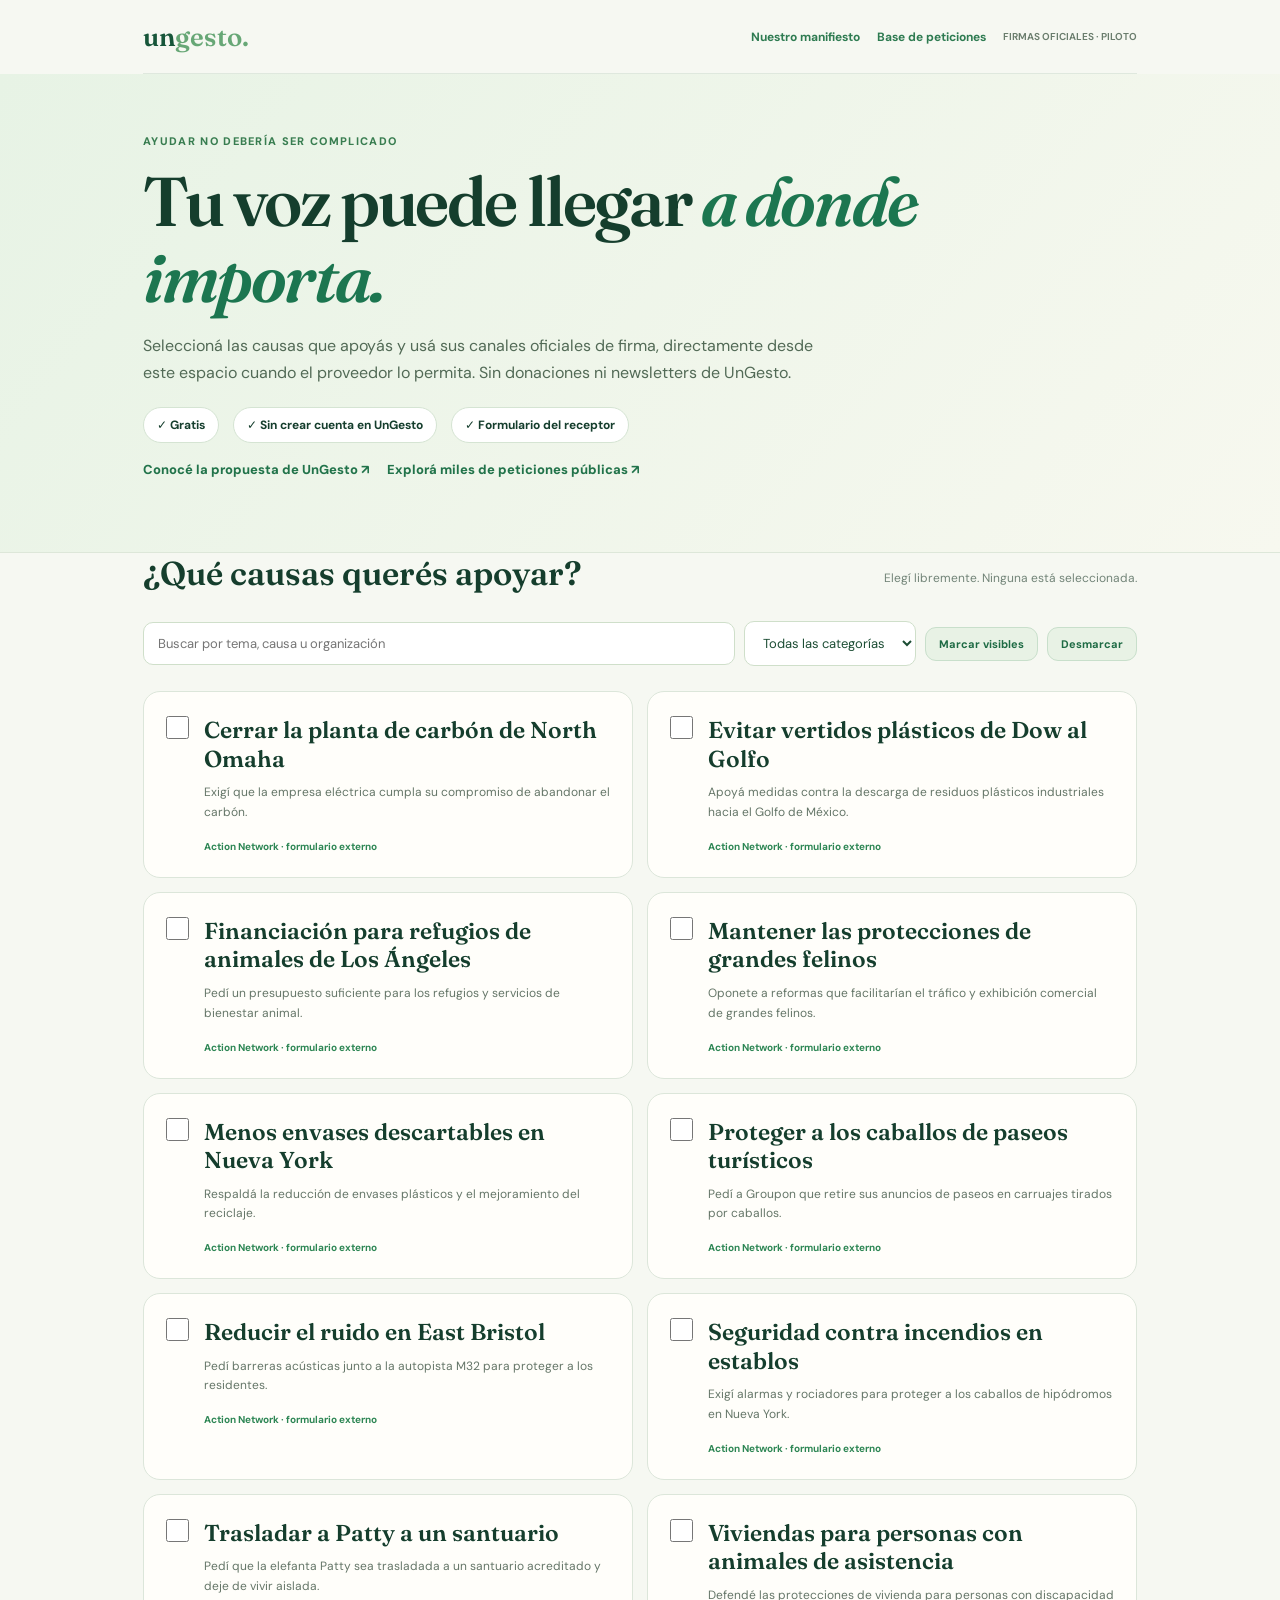
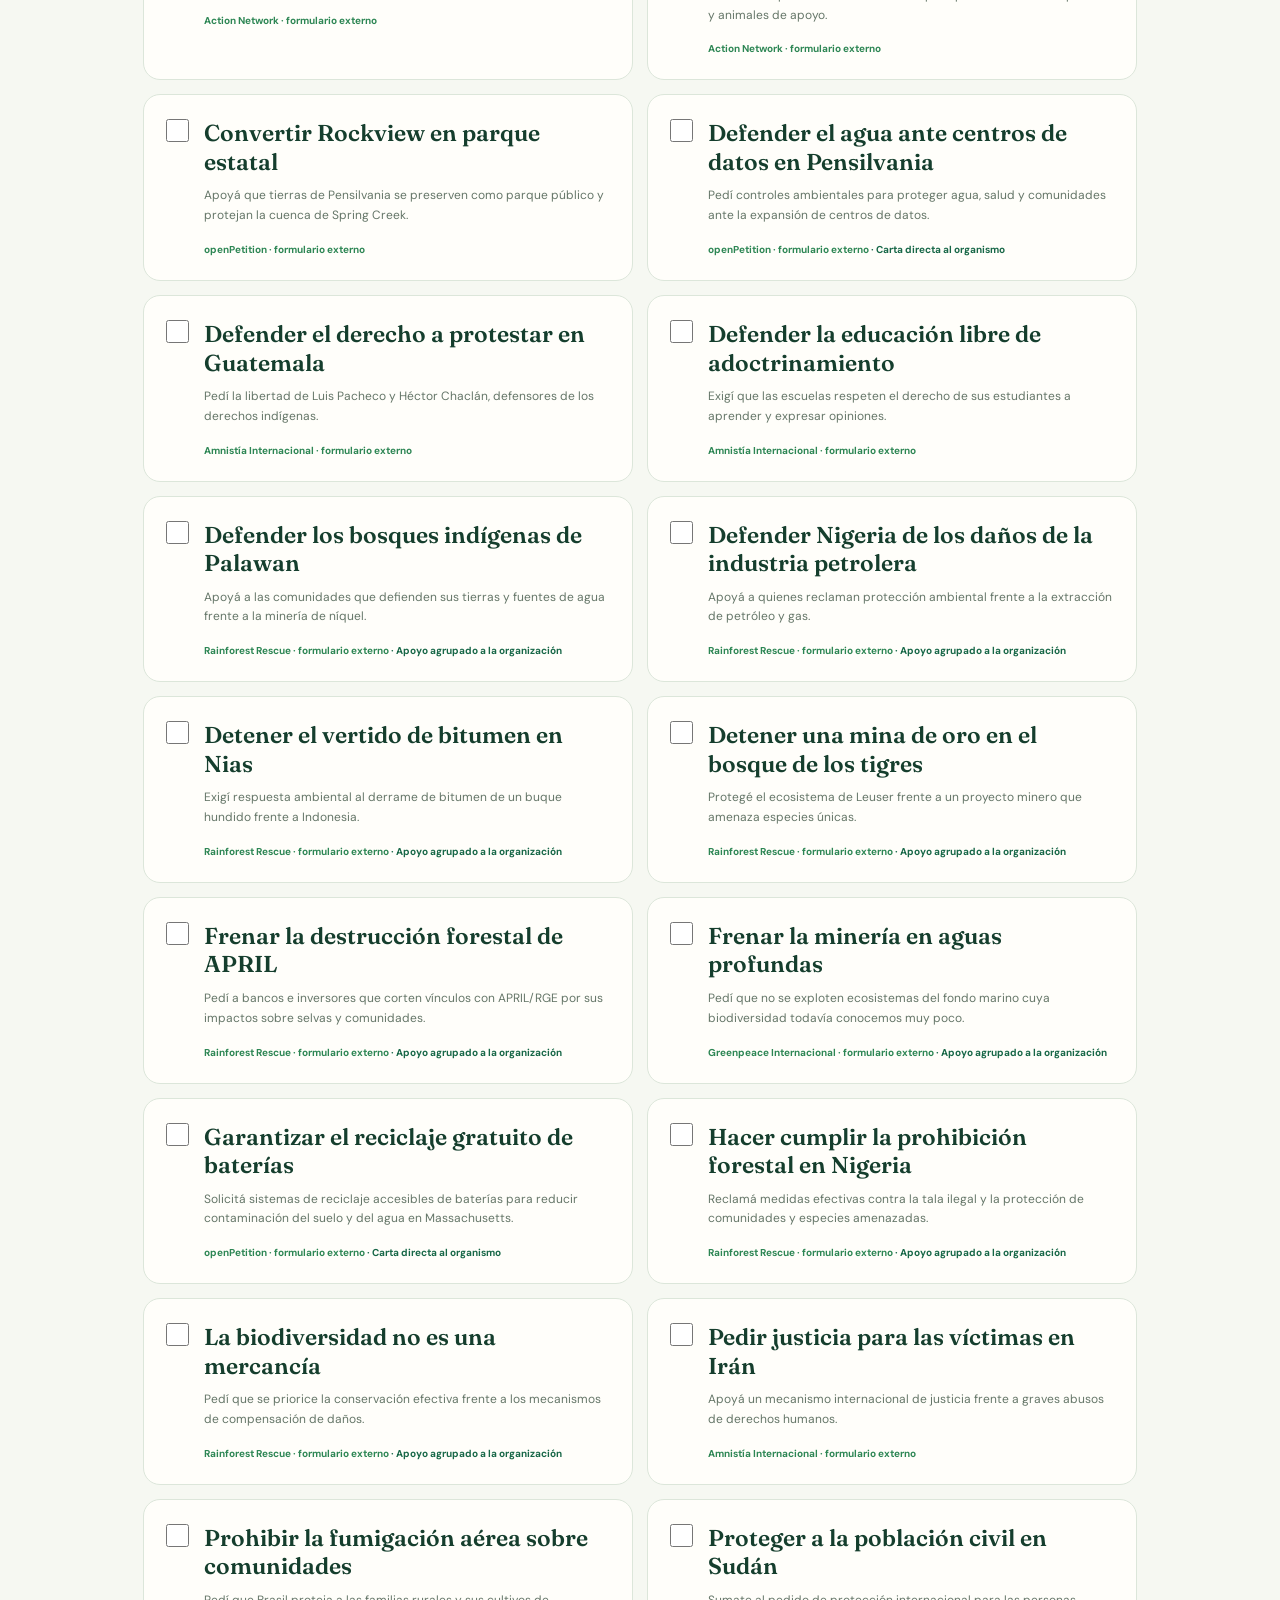
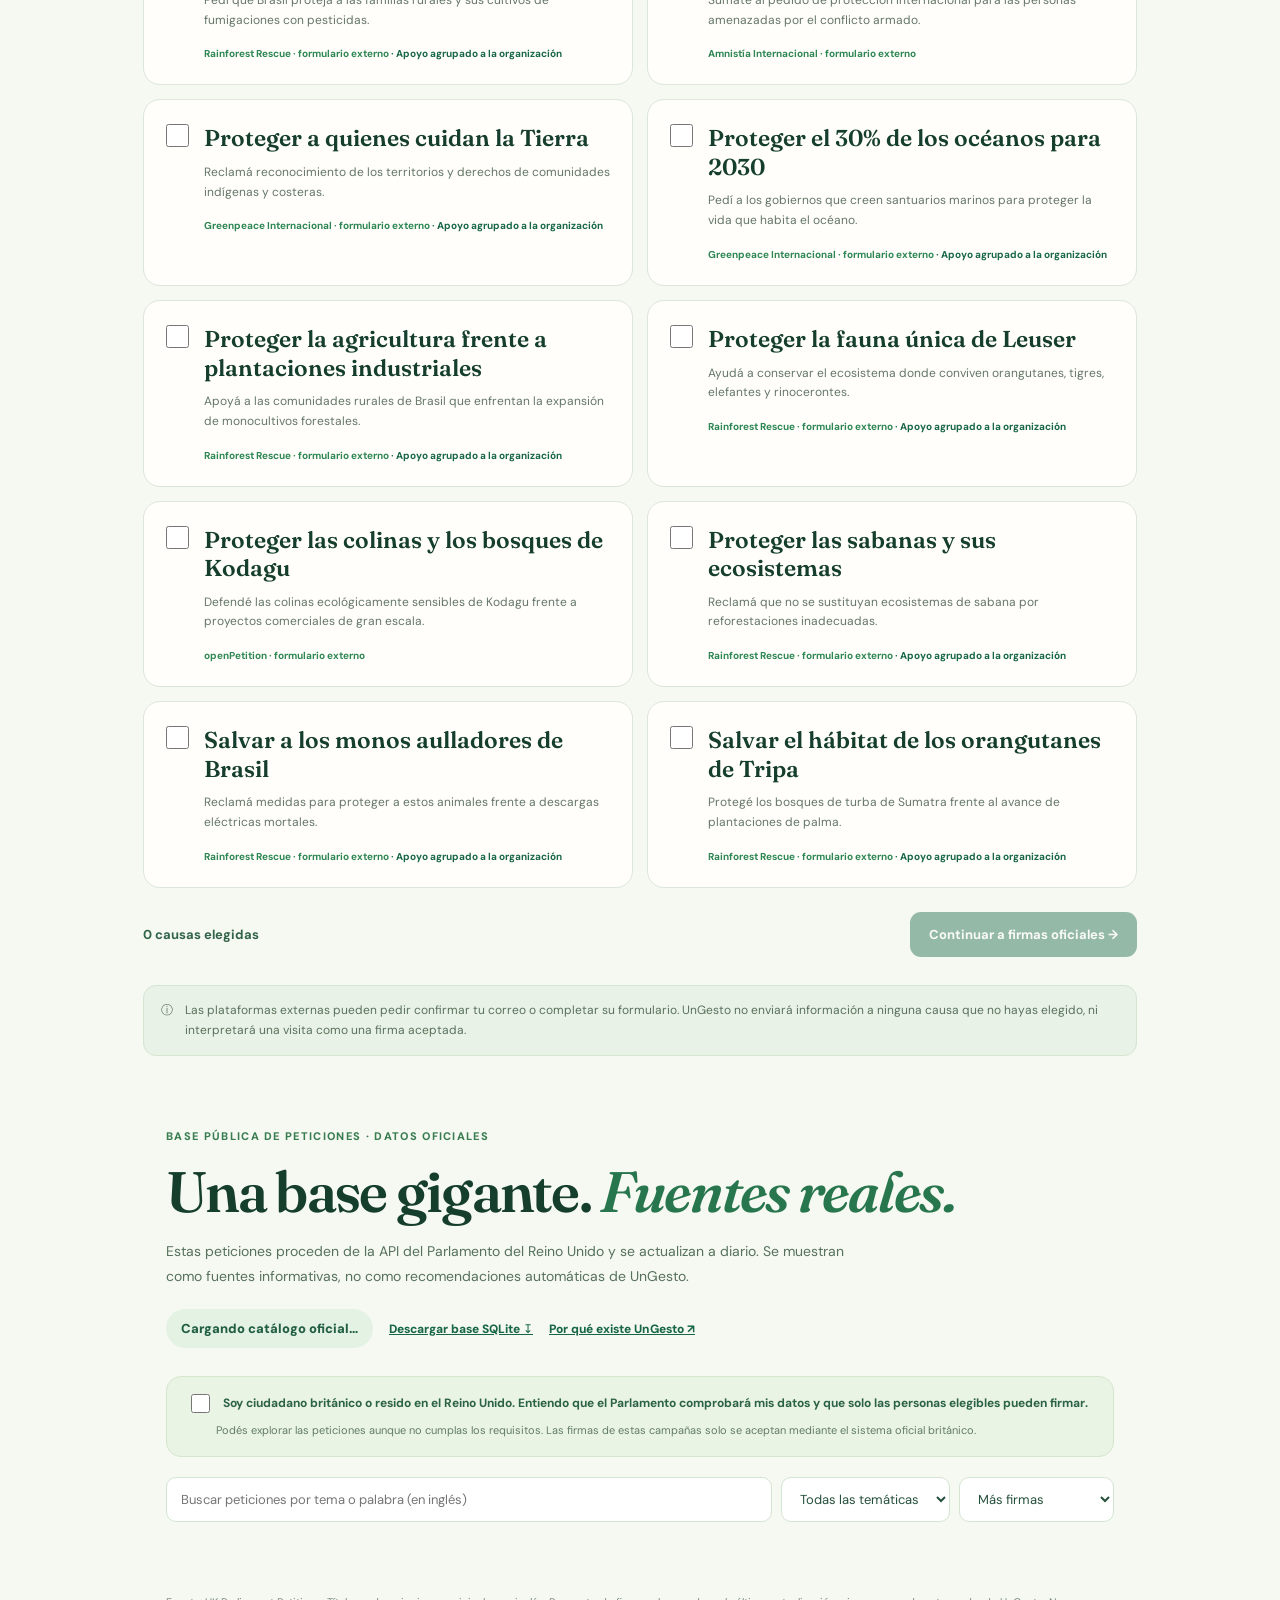
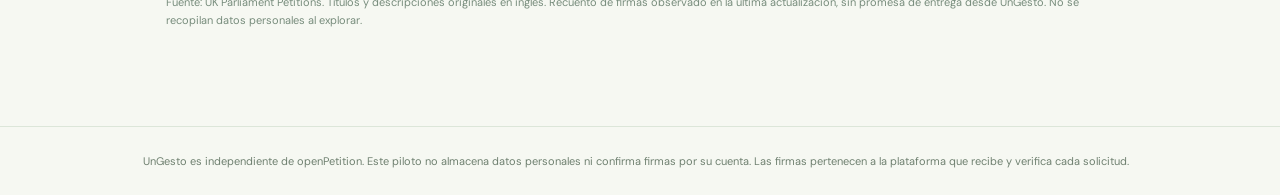
==== public/index.html @ f08c0cbf "feat(web): searchable multi-thousand petition library with UK eligibility gate and manifesto entry" ====
<!doctype html>
<html lang="es"><head><meta charset="UTF-8"><meta name="viewport" content="width=device-width,initial-scale=1">
<meta name="theme-color" content="#174832"><meta name="description" content="UnGesto: elegí causas reales y firmá en el sistema oficial receptor. Gratis y sin suscripciones de UnGesto.">
<title>UnGesto | Firmas que llegan</title>
<style>
@import url('https://fonts.googleapis.com/css2?family=DM+Sans:wght@400;500;600;700;800&family=Fraunces:opsz,wght@9..144,500;9..144,600&display=swap');
:root{font-family:'DM Sans',sans-serif;color:#153e2d;background:#f6f8f2;font-synthesis:none}
*{box-sizing:border-box}body{margin:0}.wrap{max-width:1040px;margin:auto;padding:0 23px}
nav{height:74px;display:flex;justify-content:space-between;align-items:center;border-bottom:1px solid #dfe8de}
.brand{font:600 26px Fraunces,serif;color:#17563a}.brand span{color:#67a776}
nav small{color:#6a7d6d;font-weight:650}
header{background:linear-gradient(130deg,#e7f3e5,#f7f8ef);padding:60px 0 55px;border-bottom:1px solid #dde7d9}
.overline{letter-spacing:.12em;text-transform:uppercase;color:#387d50;font-size:11px;font-weight:800}
h1,h2,h3{font-family:Fraunces,Georgia,serif;font-weight:600}
h1{font-size:clamp(40px,6vw,69px);line-height:1.1;letter-spacing:-.035em;max-width:790px;margin:16px 0}
h1 em{font-style:italic;color:#1c7650}header p{font-size:16px;color:#526a56;line-height:1.7;max-width:670px}
.trust{display:flex;gap:14px;flex-wrap:wrap;margin-top:21px}.trust span{background:#fff;border:1px solid #d5e4d3;border-radius:99px;padding:9px 13px;font-size:12px;font-weight:700}
main{padding:44px 0 75px}.heading{display:flex;justify-content:space-between;align-items:center;gap:15px}.heading h2{font-size:33px;margin:0 0 10px}
small.muted{font-size:12px;color:#728478}
.cards{display:grid;grid-template-columns:repeat(2,minmax(0,1fr));gap:14px;margin-top:25px}
.card{display:flex;gap:15px;align-items:start;border:1px solid #dce6da;background:#fffefa;border-radius:17px;padding:22px;cursor:pointer;transition:border-color .15s}
.card:hover{border-color:#7db68a}.card:has(input:checked){border-color:#3d9963;background:#ecf7e9}
.card input{accent-color:#176747;width:23px;height:23px;flex-shrink:0;margin:2px 0}
.card h3{font-size:23px;margin:2px 0 10px;line-height:1.24}.card p{color:#657668;font-size:12px;line-height:1.65;margin:0 0 11px}
.card small{font-weight:700;font-size:10px;color:#2d8654}
.actions{margin-top:24px;display:flex;justify-content:space-between;align-items:center;gap:15px}
.summary{font-size:13px;font-weight:700;color:#316348}.actions button,.buttons button,.buttons a,.copy{font:700 13px 'DM Sans',sans-serif;border:0;border-radius:11px;background:#176747;color:white;padding:14px 19px;cursor:pointer;text-decoration:none;display:inline-flex;gap:8px;align-items:center}
button:disabled{cursor:not-allowed;opacity:.43}button:focus-visible,a:focus-visible,input:focus-visible,textarea:focus-visible{outline:3px solid #87b994;outline-offset:3px}
.note{display:flex;gap:12px;background:#e9f2e6;border:1px solid #d4e5d1;border-radius:13px;padding:15px 17px;margin-top:28px;color:#58715c;line-height:1.65;font-size:12px}
#flow[hidden],#choose[hidden]{display:none}
.progress{display:flex;align-items:center;justify-content:space-between;gap:15px;font-size:12px;font-weight:800;color:#32724b;margin-bottom:23px}
.stage{border:1px solid #d6e5d2;background:white;border-radius:19px;padding:23px}
.stage h2{font-size:30px;margin:7px 0 12px}.stage p{font-size:13px;color:#5d7564;line-height:1.7}
textarea{display:block;width:100%;min-height:77px;border:1px solid #d4e4d1;border-radius:10px;background:#fff;padding:13px;font:13px 'DM Sans',sans-serif;color:#18472f;resize:vertical}
.copy{margin-top:10px;background:#e8f2e5;color:#1e6b44;border:1px solid #c8dfcb;font-size:11px;padding:9px 13px}
.privacy{background:#f1f6ee;padding:15px;border-radius:13px;margin:21px 0;font-size:12px;line-height:1.65}
.privacy label{display:flex;align-items:start;gap:10px;cursor:pointer}.privacy input{width:18px;height:18px;accent-color:#176747;flex-shrink:0}
.provider iframe{width:100%;height:940px;border:0;background:white}
.provider{margin-top:17px;border:1px solid #dce9d8;border-radius:12px;overflow:hidden}
.provider[hidden]{display:none}
.buttons{display:flex;gap:12px;align-items:center;flex-wrap:wrap;margin-top:24px}.buttons .back{background:#eaf1e7;color:#1d613e}
.buttons a{background:#fff;color:#216945;border:1px solid #aecfb3}
footer{padding:27px 0;border-top:1px solid #dce6d9;color:#6f8070;font-size:11px}
@media(max-width:700px){header{padding:40px 0}.cards{grid-template-columns:1fr}.heading{align-items:start;flex-direction:column}.actions{flex-direction:column;align-items:stretch}.actions button{justify-content:center}.stage{padding:16px}.provider iframe{height:1050px}}
.tools{display:flex;align-items:center;flex-wrap:wrap;gap:9px;margin-top:18px}.tools input,.tools select,.identity input{border:1px solid #cfdfca;background:white;border-radius:10px;padding:12px 14px;font:13px 'DM Sans',sans-serif;color:#1c4d34}.tools input{flex:1;min-width:220px}.tools select{min-width:140px}.tools button{margin:0!important}.identity{display:grid;grid-template-columns:1fr 1fr;gap:16px;margin:15px 0}.identity>div{display:flex;align-items:flex-start;flex-direction:column;gap:7px}.identity input{width:100%}.identity button{margin:0!important}.local-data{background:#eef5eb;border-radius:11px;padding:10px 13px}.card[hidden]{display:none}@media(max-width:700px){.identity{grid-template-columns:1fr}.tools input,.tools select{width:100%}}
.directDelivery{margin-top:22px;border:1px solid #b5d5b9;background:#e9f5e7;border-radius:14px;padding:19px}.directDelivery>strong{font:600 20px Fraunces,Georgia,serif;color:#205339}.directDelivery p{font-size:12px;color:#516e58;line-height:1.65}.directDelivery>div{display:flex;gap:15px;flex-wrap:wrap;margin-bottom:15px}.directDelivery small{font-size:11px;color:#376849}.directAction{display:inline-flex;align-items:center;gap:8px;background:#176747;color:white!important;text-decoration:none;font-size:12px;font-weight:800;border-radius:10px;padding:13px 17px}.sourceInfo{margin-left:13px;display:inline-flex;font-size:11px;font-weight:700;color:#356a4b!important}.directDelivery[hidden]{display:none}@media(max-width:680px){.directAction,.sourceInfo{margin:7px 0;display:flex;justify-content:center}.directDelivery{padding:15px}}
.action-sign-panel{margin:22px 0;background:linear-gradient(120deg,#e2f2de,#f4f9ed);border:2px solid #9ecba3;border-radius:17px;padding:21px}.action-sign-panel[hidden]{display:none}.action-sign-panel h3{font-size:25px;margin:10px 0 8px;color:#19583b}.action-sign-panel p{font-size:12px;line-height:1.7;color:#43654c}.action-sign-panel small{display:block;margin-top:13px;font-size:11px;line-height:1.6;color:#57735d}.officialBadge{font-size:10px;letter-spacing:1px;font-weight:800;color:#29724a}.officialSignButton{background:#176747!important;color:white!important;text-decoration:none;font-size:13px;font-weight:800;padding:14px 19px;border-radius:11px;display:inline-block}.officialSignButton[aria-disabled="true"]{opacity:.45;pointer-events:none;cursor:not-allowed}

.navExtras{display:flex;align-items:center;gap:17px}.navExtras a{font-size:12px;font-weight:700;text-decoration:none;color:#2e7b51}.navExtras small{font-size:10px}.heroLinks{display:flex;gap:17px;flex-wrap:wrap}.heroLinks a{font-weight:800;color:#21734a;font-size:13px;text-decoration:none}.heroLinks a:hover{text-decoration:underline}
.library{padding:68px 23px 85px}.libraryHeader h2{font-size:clamp(34px,5.5vw,57px);line-height:1.12;letter-spacing:-1.7px;margin:15px 0}.libraryHeader h2 em{color:#28764e}.libraryHeader>p{font-size:14px;line-height:1.75;color:#56715c;max-width:690px}.libraryFacts{display:flex;align-items:center;gap:16px;flex-wrap:wrap;margin:21px 0 28px}.libraryFacts span{font-weight:850;color:#225f42;font-size:13px;background:#e4f2e4;border-radius:99px;padding:11px 15px}.libraryFacts a{font-size:12px;font-weight:800;color:#176747}.eligibility{border:1px solid #d4e6cc;background:#eaf4e5;border-radius:15px;padding:17px 20px;margin:20px 0 20px}.eligibility label{display:flex;align-items:flex-start;gap:10px;color:#2c6245;font-size:12px;line-height:1.65;font-weight:700;cursor:pointer}.eligibility input{accent-color:#176747;flex-shrink:0;width:19px;height:19px;margin-top:0}.eligibility small{display:block;margin:6px 0 0 29px;font-size:11px;color:#617c67;line-height:1.5}.libraryToolbar{display:flex;gap:9px;flex-wrap:wrap}.libraryToolbar input,.libraryToolbar select{background:white;border:1px solid #d4e5d1;border-radius:10px;padding:12px 14px;font:13px 'DM Sans',sans-serif;color:#26503b}.libraryToolbar input{flex:1;min-width:220px}.libraryStatus{font-size:12px;font-weight:650;color:#45684e;margin:14px 0}.ukCards{display:grid;grid-template-columns:repeat(2,minmax(0,1fr));gap:12px}.ukCard{background:white;border:1px solid #d9e4d5;border-radius:14px;padding:20px;min-width:0}.ukCard h3{font-size:20px;line-height:1.25;letter-spacing:-.5px;margin:10px 0}.ukCard p{font-size:12px;color:#5b7561;line-height:1.65;margin:10px 0 13px}.ukCard .ukMeta{display:flex;justify-content:space-between;gap:8px;align-items:center;flex-wrap:wrap;color:#558166;font-size:11px;font-weight:750}.ukCategory{background:#e7f3e5;padding:5px 10px;border-radius:99px;color:#247548}.ukAction{display:flex;gap:9px;align-items:center;flex-wrap:wrap}.ukAction a{font-size:12px;color:#176747;font-weight:800}.ukAction a.signEligible{display:inline-flex;background:#176747;color:white;text-decoration:none;border-radius:9px;padding:11px 13px}.ukAction .locked{color:#85978a;font-size:11px}.libraryMore{text-align:center;padding:23px 0}.libraryMore button{background:#e5f2e5;color:#176747;border:1px solid #c0dcc6;border-radius:11px;font-weight:800;padding:12px 22px;cursor:pointer}.libraryFoot{font-size:11px;color:#778c7c;line-height:1.7}.ukCards a:focus-visible{outline:2px solid #147e43}
@media(max-width:700px){.navExtras{gap:9px}.navExtras small{display:none}.navExtras a{font-size:10px}.library{padding:48px 16px}.ukCards{grid-template-columns:1fr}.libraryToolbar input,.libraryToolbar select{width:100%}}
</style></head><body>
<div class="wrap"><nav><div class="brand">un<span>gesto.</span></div><div class="navExtras"><a href="/manifiesto.html">Nuestro manifiesto</a><a href="#biblioteca">Base de peticiones</a><small>FIRMAS OFICIALES · PILOTO</small></div></nav></div>
<header><div class="wrap"><div class="overline">Ayudar no debería ser complicado</div><h1>Tu voz puede llegar <em>a donde importa.</em></h1><p>Seleccioná las causas que apoyás y usá sus canales oficiales de firma, directamente desde este espacio cuando el proveedor lo permita. Sin donaciones ni newsletters de UnGesto.</p>
<div class="trust"><span>✓ Gratis</span><span>✓ Sin crear cuenta en UnGesto</span><span>✓ Formulario del receptor</span></div>
<p class="heroLinks"><a href="/manifiesto.html">Conocé la propuesta de UnGesto ↗</a> <a href="#biblioteca">Explorá miles de peticiones públicas ↗</a></p></div></header>
<main class="wrap">
<section id="choose"><div class="heading"><h2>¿Qué causas querés apoyar?</h2><small class="muted">Elegí libremente. Ninguna está seleccionada.</small></div>
<div class="tools"><input id="search" type="search" aria-label="Buscar causas" placeholder="Buscar por tema, causa u organización" maxlength="100"/><select id="category" aria-label="Categoría"><option value="">Todas las categorías</option></select><button type="button" id="selectVisible" class="copy">Marcar visibles</button><button type="button" id="clearSelection" class="copy">Desmarcar</button></div><div id="cards" class="cards" aria-label="Peticiones reales"></div>
<div class="actions"><span id="selectedCount" class="summary">0 causas elegidas</span><button id="begin" disabled>Continuar a firmas oficiales →</button></div>
<div class="note"><span>ⓘ</span><span>Las plataformas externas pueden pedir confirmar tu correo o completar su formulario. UnGesto no enviará información a ninguna causa que no hayas elegido, ni interpretará una visita como una firma aceptada.</span></div>
</section>
<section id="flow" hidden><div class="progress"><button class="copy" id="back" style="margin:0">← Volver a las causas</button><span id="progress"></span></div>
<div class="stage"><small id="providerName" class="overline">OPENPETITION</small><h2 id="stageTitle"></h2><p id="stageDescription"></p>
<div class="identity"><div><label for="fullName" class="overline">Nombre (opcional)</label><input type="text" id="fullName" maxlength="130" autocomplete="name" placeholder="Nombre y apellido"/><button type="button" id="copyName" class="copy">Copiar nombre</button></div><div><label for="email" class="overline">Correo (opcional)</label><input type="email" id="email" maxlength="254" autocomplete="email" placeholder="tu@email.com"/><button type="button" id="copyEmail" class="copy">Copiar correo</button></div></div><p class="local-data">Tus datos quedan solo en esta pestaña. No se envían a UnGesto ni se rellenan automáticamente los formularios de terceros.</p><label class="overline" for="message">Mensaje personal general (opcional)</label><textarea id="message" maxlength="1000" placeholder="Escribilo una sola vez. Podés copiarlo al formulario del destinatario si acepta comentarios."></textarea>
<button id="copy" class="copy">Copiar mi mensaje</button>
<div id="groupLetter" class="directDelivery" hidden>
 <strong>Un solo mensaje para todas tus causas de Rainforest Rescue</strong>
 <p id="groupCount"></p>
 <p>Estas peticiones pertenecen a la misma organización. Podés enviar <b>una única carta</b> que incluye tu declaración de apoyo individual a cada causa elegida, directamente a su contacto público oficial. Sin crear una suscripción ni enviar trece correos separados.</p>
 <p><b>Destinatario:</b> info@rainforest-rescue.org</p>
 <div class="buttons">
 <a id="groupCompose" class="directAction" rel="noopener">Preparar correo con mis apoyos ↗</a>
 <button type="button" id="copyGroupLetter" class="copy">Copiar carta completa</button>
 <a class="sourceInfo" href="https://www.rainforest-rescue.org/contact" target="_blank" rel="noopener noreferrer">Contacto oficial ↗</a>
 </div>
 <small>Es una comunicación directa a la organización, no una firma registrada en su contador. Tu correo sólo se envía cuando presionás «Enviar» en tu aplicación.</small>
</div>
<div id="greenpeaceGroup" class="directDelivery" hidden>
 <strong>Una sola carta para tus campañas de Greenpeace</strong>
 <p id="greenpeaceCount"></p>
 <p>Esta carta reúne únicamente las causas de Greenpeace Internacional que marcaste. Podés enviarla a su email público general. No se crea ninguna lista de correo desde UnGesto.</p>
 <p><b>Destinatario:</b> info.int@greenpeace.org</p>
 <div class="buttons"><a id="greenpeaceCompose" class="directAction" rel="noopener">Preparar correo con mis apoyos ↗</a>
 <button id="copyGreenpeaceLetter" type="button" class="copy">Copiar carta completa</button>
 <a class="sourceInfo" target="_blank" rel="noopener noreferrer" href="https://www.greenpeace.org/international/about/worldwide/">Ver contacto oficial ↗</a></div>
 <small>Esta carta llega al buzón de Greenpeace solo cuando la enviás desde tu correo. No es un voto confirmado en las peticiones de Greenpeace.</small>
</div>
<div class="privacy"><label><input id="consent" type="checkbox"><span>Quiero abrir el formulario oficial de esta causa. El proveedor indicado procesará los datos que introduzca y puede solicitar una confirmación de correo. No deseo suscripciones publicitarias opcionales.</span></label></div>
<div class="buttons"><button id="load" disabled>Mostrar formulario oficial</button><a id="officialLink" target="_blank" rel="noopener noreferrer">Abrir petición original ↗</a></div>
<section id="actionNetworkPanel" class="action-sign-panel" hidden>
 <span class="officialBadge">FIRMA DIRECTAMENTE EN LA PLATAFORMA RECEPTORA</span>
 <h3>Firmá esta petición de verdad</h3>
 <p>Action Network guarda tu firma en su propia plataforma. Te llevamos al formulario con las casillas de suscripción a emails desmarcadas. Revisá los datos y pulsá <strong>Sign</strong> allí. No enviamos nada a tus espaldas.</p>
 <div class="buttons"><a id="actionNetworkSign" class="officialSignButton" aria-disabled="true">Abrir firma oficial y continuar ↗</a></div>
 <small>Action Network puede recordar tus datos para las siguientes causas. Si el formulario lo permite, al terminar volverás a UnGesto para seguir con las restantes. La aceptación queda a cargo del receptor, no de nuestro contador.</small>
</section>
<div id="provider" class="provider" hidden></div>
<div id="directDelivery" class="directDelivery" hidden>
 <strong>Enviar tu apoyo directamente al organismo</strong>
 <p>Esta causa tiene un contacto público oficial. Si querés, UnGesto prepara una carta dirigida a ese organismo, con tu nombre y tu mensaje. <b>Se envía únicamente cuando confirmás «Enviar» en tu correo.</b> Esto no reemplaza la firma de la petición original.</p>
 <div><small id="directAgency"></small><small id="directContact"></small></div>
 <a id="directSend" class="directAction" rel="noopener">Preparar carta en mi correo ↗</a>
 <a id="directSource" target="_blank" rel="noopener noreferrer" class="sourceInfo">Verificar contacto en el sitio oficial ↗</a>
 <p id="directFeedback" role="status"></p>
</div>
<p id="providerStatus" role="status"></p>
<div class="buttons"><button id="prev" class="back">← Anterior</button><button id="next">Siguiente causa →</button></div>
</div></section>
<section id="biblioteca" class="library wrap" aria-labelledby="libraryTitle">
 <div class="libraryHeader"><span class="overline">BASE PÚBLICA DE PETICIONES · DATOS OFICIALES</span>
 <h2 id="libraryTitle">Una base gigante. <em>Fuentes reales.</em></h2>
 <p>Estas peticiones proceden de la API del Parlamento del Reino Unido y se actualizan a diario. Se muestran como fuentes informativas, no como recomendaciones automáticas de UnGesto.</p>
 <div class="libraryFacts"><span id="libraryCount">Cargando catálogo oficial…</span><a href="/data/ungesto-catalog.sqlite" download>Descargar base SQLite ↧</a><a href="/manifiesto.html">Por qué existe UnGesto ↗</a></div>
 </div>
 <div class="eligibility"><label><input type="checkbox" id="ukEligible"/> Soy ciudadano británico o resido en el Reino Unido. Entiendo que el Parlamento comprobará mis datos y que solo las personas elegibles pueden firmar.</label><small>Podés explorar las peticiones aunque no cumplas los requisitos. Las firmas de estas campañas solo se aceptan mediante el sistema oficial británico.</small></div>
 <div class="libraryToolbar"><input id="ukSearch" type="search" maxlength="120" placeholder="Buscar peticiones por tema o palabra (en inglés)" aria-label="Buscar en peticiones británicas"/><select id="ukCategory" aria-label="Filtrar por temática"><option value="">Todas las temáticas</option></select><select id="ukSort" aria-label="Ordenar peticiones"><option value="signatures">Más firmas</option><option value="closing">Próximas a cerrar</option></select></div>
 <div id="ukStatus" role="status" aria-live="polite" class="libraryStatus"></div>
 <div id="ukCards" class="ukCards"></div>
 <div class="libraryMore"><button id="ukMore" hidden type="button">Ver más peticiones ↓</button></div>
 <p class="libraryFoot">Fuente: UK Parliament Petitions. Títulos y descripciones originales en inglés. Recuento de firmas observado en la última actualización, sin promesa de entrega desde UnGesto. No se recopilan datos personales al explorar.</p>
</section>
</main>
<footer><div class="wrap">UnGesto es independiente de openPetition. Este piloto no almacena datos personales ni confirma firmas por su cuenta. Las firmas pertenecen a la plataforma que recibe y verifica cada solicitud.</div></footer>
<script>
"use strict";
const petitions=[{"id":"an-omaha-coal","title":"Cerrar la planta de carbón de North Omaha","description":"Exigí que la empresa eléctrica cumpla su compromiso de abandonar el carbón.","source":"https://actionnetwork.org/petitions/tell-oppd-keep-your-promise-to-close-the-north-omaha-coal-plant-by-2026","organization":"Action Network","category":"Clima","statement":"Pido a OPPD que cumpla su compromiso de abandonar el carbón en North Omaha y proteja la salud de su comunidad."},{"id":"an-dow-plastics","title":"Evitar vertidos plásticos de Dow al Golfo","description":"Apoyá medidas contra la descarga de residuos plásticos industriales hacia el Golfo de México.","source":"https://actionnetwork.org/petitions/dont-let-dow-turn-the-gulf-coast-into-a-corporate-plastic-dumping-ground","organization":"Action Network","category":"Océanos","statement":"Pido impedir vertidos industriales de plástico que amenacen las aguas, las especies y las comunidades del Golfo de México."},{"id":"an-la-shelters","title":"Financiación para refugios de animales de Los Ángeles","description":"Pedí un presupuesto suficiente para los refugios y servicios de bienestar animal.","source":"https://actionnetwork.org/petitions/protect-los-angeles-animals-and-shelters-from-harmful-budget-cuts","organization":"Action Network","category":"Animales","statement":"Apoyo financiar adecuadamente los refugios y servicios municipales de protección animal de Los Ángeles."},{"id":"an-protect-big-cats","title":"Mantener las protecciones de grandes felinos","description":"Oponete a reformas que facilitarían el tráfico y exhibición comercial de grandes felinos.","source":"https://actionnetwork.org/petitions/these-loopholes-will-harm-big-cats-oppose-this-dangerous-and-misleading-bill","organization":"Action Network","category":"Animales","statement":"Apoyo mantener las protecciones legales frente a la cría, el comercio y la exhibición abusiva de grandes felinos."},{"id":"an-new-york-plastic","title":"Menos envases descartables en Nueva York","description":"Respaldá la reducción de envases plásticos y el mejoramiento del reciclaje.","source":"https://actionnetwork.org/petitions/new-york-is-not-disposable","organization":"Action Network","category":"Clima","statement":"Apoyo leyes que reduzcan los envases plásticos descartables y mejoren la infraestructura de reciclaje en Nueva York."},{"id":"an-groupon-horses","title":"Proteger a los caballos de paseos turísticos","description":"Pedí a Groupon que retire sus anuncios de paseos en carruajes tirados por caballos.","source":"https://actionnetwork.org/petitions/sign-tell-groupon-to-end-horse-carriage-ride-sales","organization":"Action Network","category":"Animales","statement":"Pido a Groupon que deje de comercializar paseos en carruajes tirados por caballos y promueva alternativas sin explotación animal."},{"id":"an-bristol-sound","title":"Reducir el ruido en East Bristol","description":"Pedí barreras acústicas junto a la autopista M32 para proteger a los residentes.","source":"https://actionnetwork.org/petitions/protect-east-bristol-from-noise-pollution-acoustic-barriers-on-m32-now","organization":"Action Network","category":"Salud","statement":"Apoyo barreras acústicas para reducir la contaminación sonora de la autopista M32 que afecta a East Bristol."},{"id":"an-horse-fire-protection","title":"Seguridad contra incendios en establos","description":"Exigí alarmas y rociadores para proteger a los caballos de hipódromos en Nueva York.","source":"https://actionnetwork.org/petitions/petition-require-fire-sprinklers-and-smoke-detectors-in-every-racetrack-barn-in-new-york","organization":"Action Network","category":"Animales","statement":"Solicito detectores de humo y sistemas contra incendios en establos de hipódromos para proteger la vida de los caballos."},{"id":"an-patty-sanctuary","title":"Trasladar a Patty a un santuario","description":"Pedí que la elefanta Patty sea trasladada a un santuario acreditado y deje de vivir aislada.","source":"https://actionnetwork.org/petitions/send-patty-to-sanctuary","organization":"Action Network","category":"Animales","statement":"Apoyo el traslado de Patty a un santuario acreditado y el fin del aislamiento de elefantes en el Bronx Zoo."},{"id":"an-support-animals-housing","title":"Viviendas para personas con animales de asistencia","description":"Defendé las protecciones de vivienda para personas con discapacidad y animales de apoyo.","source":"https://actionnetwork.org/petitions/demand-housing-protections-for-disabled-americans-and-their-companion-animals","organization":"Action Network","category":"Derechos humanos","statement":"Apoyo las protecciones de vivienda y adaptaciones razonables para personas con discapacidad que dependen de animales de apoyo."},{"id":"openpet-rockview-park","title":"Convertir Rockview en parque estatal","description":"Apoyá que tierras de Pensilvania se preserven como parque público y protejan la cuenca de Spring Creek.","source":"https://www.openpetition.org/us/petition/online/turn-sci-rockview-into-a-pennsylvania-state-park","organization":"openPetition","category":"Bosques","statement":"Apoyo proteger los terrenos de Rockview mediante su transformación en un parque estatal, conservando la cuenca de Spring Creek y creando acceso público responsable."},{"id":"openpet-pennsylvania-water","title":"Defender el agua ante centros de datos en Pensilvania","description":"Pedí controles ambientales para proteger agua, salud y comunidades ante la expansión de centros de datos.","source":"https://www.openpetition.org/us/petition/online/protect-the-commonwealth-of-pa-and-residents-from-the-harms-of-unregulated-data-centers","organization":"openPetition","category":"Clima","statement":"Apoyo regulaciones y evaluaciones ambientales para proteger el agua, la salud y las comunidades de Pensilvania ante la expansión de centros de datos sin controles suficientes."},{"id":"guatemala","title":"Defender el derecho a protestar en Guatemala","description":"Pedí la libertad de Luis Pacheco y Héctor Chaclán, defensores de los derechos indígenas.","source":"https://www.amnesty.org/es/petition/liberen-a-luis-pacheco-y-hector-chaclan/","organization":"Amnistía Internacional","category":"Derechos humanos","statement":"Solicito garantías para el derecho a la protesta y el debido proceso de Luis Pacheco y Héctor Chaclán, líderes indígenas de Guatemala."},{"id":"educacion-rusia","title":"Defender la educación libre de adoctrinamiento","description":"Exigí que las escuelas respeten el derecho de sus estudiantes a aprender y expresar opiniones.","source":"https://www.amnesty.org/es/petition/stop-indoctrination-in-russian-schools/","organization":"Amnistía Internacional","category":"Educación","statement":"Apoyo el derecho de estudiantes y docentes a una educación que respete la libertad de pensamiento, el acceso a información plural y los derechos humanos."},{"id":"palawan","title":"Defender los bosques indígenas de Palawan","description":"Apoyá a las comunidades que defienden sus tierras y fuentes de agua frente a la minería de níquel.","source":"https://www.rainforest-rescue.org/petitions/1324/philippines-stand-with-the-indigenous-resistance-to-nickel-mining-in-palawan","organization":"Rainforest Rescue","category":"Bosques","statement":"Apoyo los derechos de los pueblos indígenas de Palawan y la defensa de sus territorios, bosques y fuentes de agua frente a la explotación minera que amenaza su entorno y sus medios de vida."},{"id":"nigeria-petroleo","title":"Defender Nigeria de los daños de la industria petrolera","description":"Apoyá a quienes reclaman protección ambiental frente a la extracción de petróleo y gas.","source":"https://www.rainforest-rescue.org/petitions/1277/the-oil-industry-is-devastating-nigeria-s-environment-for-germany-s-benefit","organization":"Rainforest Rescue","category":"Clima","statement":"Pido responsabilidad por los daños causados por la industria petrolera en Nigeria y políticas que prioricen la salud y el ambiente."},{"id":"nias-vertido","title":"Detener el vertido de bitumen en Nias","description":"Exigí respuesta ambiental al derrame de bitumen de un buque hundido frente a Indonesia.","source":"https://www.rainforest-rescue.org/petitions/1279/indonesia-fight-the-marine-bitumen-spill-off-nias-island","organization":"Rainforest Rescue","category":"Océanos","statement":"Reclamo medidas urgentes para controlar el derrame de bitumen y restaurar los ecosistemas marinos de la isla de Nias."},{"id":"sumatra-tigres","title":"Detener una mina de oro en el bosque de los tigres","description":"Protegé el ecosistema de Leuser frente a un proyecto minero que amenaza especies únicas.","source":"https://www.rainforest-rescue.org/petitions/1276/indonesia-no-to-a-gold-mine-in-sumatra-s-tiger-forest","organization":"Rainforest Rescue","category":"Animales","statement":"Solicito detener los planes de minería aurífera que amenazan los bosques de Sumatra y la supervivencia de tigres y otras especies de Leuser."},{"id":"april-paper","title":"Frenar la destrucción forestal de APRIL","description":"Pedí a bancos e inversores que corten vínculos con APRIL/RGE por sus impactos sobre selvas y comunidades.","source":"https://www.rainforest-rescue.org/petitions/1288/stop-april-indonesia-s-ruthless-paper-and-pulp-giant","organization":"Rainforest Rescue","category":"Bosques","statement":"Apoyo que inversores y compradores exijan a APRIL/RGE detener la deforestación y reparar los daños sociales y ambientales."},{"id":"deep-sea","title":"Frenar la minería en aguas profundas","description":"Pedí que no se exploten ecosistemas del fondo marino cuya biodiversidad todavía conocemos muy poco.","source":"https://www.greenpeace.org/international/act/the-deep-ocean-is-not-for-sale/","organization":"Greenpeace Internacional","category":"Océanos","statement":"Apoyo la protección de los ecosistemas de aguas profundas y la prevención de actividades mineras que puedan causar daños graves e irreversibles a su biodiversidad."},{"id":"openpet-battery-recycling","title":"Garantizar el reciclaje gratuito de baterías","description":"Solicitá sistemas de reciclaje accesibles de baterías para reducir contaminación del suelo y del agua en Massachusetts.","source":"https://www.openpetition.org/us/petition/online/enforce-free-battery-recycling-in-ma","organization":"openPetition","category":"Clima","statement":"Apoyo medidas que garanticen la recuperación y el reciclaje gratuito de baterías en Massachusetts, evitando que sus sustancias peligrosas lleguen al suelo y al agua."},{"id":"nigeria-timber","title":"Hacer cumplir la prohibición forestal en Nigeria","description":"Reclamá medidas efectivas contra la tala ilegal y la protección de comunidades y especies amenazadas.","source":"https://www.rainforest-rescue.org/petitions/1318/nigeria-s-forests-cannot-wait-enforce-the-timber-export-ban-now","organization":"Rainforest Rescue","category":"Bosques","statement":"Pido a las autoridades de Nigeria que hagan cumplir la prohibición de exportación de madera y protejan los bosques y a sus defensores."},{"id":"biodiversidad-comercio","title":"La biodiversidad no es una mercancía","description":"Pedí que se priorice la conservación efectiva frente a los mecanismos de compensación de daños.","source":"https://www.rainforest-rescue.org/petitions/1296/biodiversity-offsetting-is-a-false-solution-nature-is-not-a-commodity","organization":"Rainforest Rescue","category":"Clima","statement":"Reclamo políticas de protección real de la biodiversidad que no sustituyan la conservación por compensaciones comerciales."},{"id":"iran-justicia","title":"Pedir justicia para las víctimas en Irán","description":"Apoyá un mecanismo internacional de justicia frente a graves abusos de derechos humanos.","source":"https://www.amnesty.org/es/petition/demand-international-justice-for-crimes-against-humanity-in-iran/","organization":"Amnistía Internacional","category":"Derechos humanos","statement":"Apoyo mecanismos independientes de investigación y justicia frente a posibles crímenes de lesa humanidad y otras violaciones graves de derechos humanos en Irán."},{"id":"brasil-plaguicidas","title":"Prohibir la fumigación aérea sobre comunidades","description":"Pedí que Brasil proteja a las familias rurales y sus cultivos de fumigaciones con pesticidas.","source":"https://www.rainforest-rescue.org/petitions/1284/brazil-ban-the-aerial-spraying-of-pesticides","organization":"Rainforest Rescue","category":"Salud","statement":"Apoyo la prohibición de fumigaciones aéreas que pongan en riesgo la salud y los cultivos de las comunidades rurales de Brasil."},{"id":"sudan","title":"Proteger a la población civil en Sudán","description":"Sumate al pedido de protección internacional para las personas amenazadas por el conflicto armado.","source":"https://www.amnesty.org/es/petition/call-for-the-deployment-of-an-international-protection-force-in-sudan/","organization":"Amnistía Internacional","category":"Derechos humanos","statement":"Expreso mi apoyo a la protección urgente de la población civil de Sudán y a medidas internacionales conformes con los derechos humanos y el derecho humanitario."},{"id":"defensores","title":"Proteger a quienes cuidan la Tierra","description":"Reclamá reconocimiento de los territorios y derechos de comunidades indígenas y costeras.","source":"https://www.greenpeace.org/international/act/defend-earth-defenders/","organization":"Greenpeace Internacional","category":"Clima","statement":"Apoyo a quienes defienden el medioambiente, sus comunidades y territorios, y reclamo garantías para su seguridad, participación y derechos."},{"id":"ocean-2030","title":"Proteger el 30% de los océanos para 2030","description":"Pedí a los gobiernos que creen santuarios marinos para proteger la vida que habita el océano.","source":"https://www.greenpeace.org/international/act/ocean-sanctuaries/","organization":"Greenpeace Internacional","category":"Océanos","statement":"Apoyo la protección efectiva de al menos el 30 % del océano para 2030 mediante santuarios marinos y políticas que preserven la biodiversidad y los ecosistemas oceánicos."},{"id":"brasil-cultivos","title":"Proteger la agricultura frente a plantaciones industriales","description":"Apoyá a las comunidades rurales de Brasil que enfrentan la expansión de monocultivos forestales.","source":"https://www.rainforest-rescue.org/petitions/1320/brazil-we-need-fertile-farmland-not-industrial-timber-plantations","organization":"Rainforest Rescue","category":"Bosques","statement":"Apoyo la protección de tierras agrícolas fértiles, bosques y comunidades frente a la expansión de plantaciones industriales en Brasil."},{"id":"animales-leuser","title":"Proteger la fauna única de Leuser","description":"Ayudá a conservar el ecosistema donde conviven orangutanes, tigres, elefantes y rinocerontes.","source":"https://www.rainforest-rescue.org/petitions/1040/protect-leuser-s-iconic-wildlife","organization":"Rainforest Rescue","category":"Animales","statement":"Solicito medidas de conservación efectivas para proteger el ecosistema de Leuser y las especies amenazadas que habitan allí, incluidos orangutanes, tigres, rinocerontes y elefantes."},{"id":"openpet-kodagu-hills","title":"Proteger las colinas y los bosques de Kodagu","description":"Defendé las colinas ecológicamente sensibles de Kodagu frente a proyectos comerciales de gran escala.","source":"https://www.openpetition.org/petition/online/beyond-malma-betta-end-the-exploitation-of-kodagus-eco-sensitive-hills","organization":"openPetition","category":"Bosques","statement":"Pido que las autoridades protejan las zonas ecológicamente sensibles de Kodagu, sus montañas, bosques y fuentes de agua frente al desarrollo comercial perjudicial."},{"id":"sabana-proteger","title":"Proteger las sabanas y sus ecosistemas","description":"Reclamá que no se sustituyan ecosistemas de sabana por reforestaciones inadecuadas.","source":"https://www.rainforest-rescue.org/petitions/1282/protect-savannas-no-to-misguided-reforestation","organization":"Rainforest Rescue","category":"Bosques","statement":"Apoyo la conservación de sabanas naturales y rechazo su transformación mediante programas de plantación de árboles inadecuados."},{"id":"monos-brasil","title":"Salvar a los monos aulladores de Brasil","description":"Reclamá medidas para proteger a estos animales frente a descargas eléctricas mortales.","source":"https://www.rainforest-rescue.org/petitions/1292/brazil-howler-monkeys-need-protection-from-deadly-electric-shocks","organization":"Rainforest Rescue","category":"Animales","statement":"Solicito medidas para evitar la muerte de monos aulladores por descargas eléctricas en Brasil y promover infraestructuras seguras para la fauna silvestre."},{"id":"tripa-orangutanes","title":"Salvar el hábitat de los orangutanes de Tripa","description":"Protegé los bosques de turba de Sumatra frente al avance de plantaciones de palma.","source":"https://www.rainforest-rescue.org/petitions/1290/indonesia-protect-the-habitat-of-tripa-s-orangutans","organization":"Rainforest Rescue","category":"Animales","statement":"Solicito detener la destrucción de los bosques de turba de Tripa y proteger el hábitat de los orangutanes amenazados."}];

const widgets=Object.create(null);
const directByCause=Object.create(null);
const byId=id=>document.getElementById(id);
const selected=new Set();
function buildActionNetworkUrl(p){
 const u=new URL(p.source);
 if(u.protocol!=="https:"||u.hostname!=="actionnetwork.org"||!/^\/petitions\/[a-z0-9-]+\/?$/.test(u.pathname))throw new Error("Petición no autorizada");
 u.search="";u.hash="";
 u.searchParams.set("subscription_user","false");
 u.searchParams.set("subscription_group","false");
 u.searchParams.set("subscription_referrer","false");
 const returnTo=new URL("/",location.origin);returnTo.searchParams.set("ungesto_return",p.id);
 u.searchParams.set("redirect",returnTo.toString());
 return u.toString();
}
function refreshActionPanel(){
 const p=flow[cursor],isAction=p && p.organization==="Action Network",panel=byId("actionNetworkPanel");
 panel.hidden=!isAction;
 if(!isAction)return;
 const link=byId("actionNetworkSign");
 if(byId("consent").checked){
  link.href=buildActionNetworkUrl(p);
  link.setAttribute("aria-disabled","false");
 }else{
  link.removeAttribute("href");link.setAttribute("aria-disabled","true");
 }
}
byId("actionNetworkSign").addEventListener("click",(event)=>{
 const p=flow[cursor];
 if(!byId("consent").checked||!p||p.organization!=="Action Network"){event.preventDefault();return;}
 // Only non-personal campaign identifiers are kept through the external website.
 sessionStorage.setItem("ungesto_action_flow",JSON.stringify({ids:flow.map(c=>c.id),current:p.id}));
});

const cardElements=new Map();
let flow=[],cursor=0;
petitions.forEach(p=>{
 const card=document.createElement("label");card.className="card";
 const input=document.createElement("input");input.type="checkbox";input.value=p.id;input.addEventListener("change",()=>{
   if(input.checked)selected.add(p.id);else selected.delete(p.id);
   byId("selectedCount").textContent=selected.size+" "+(selected.size===1?"causa elegida":"causas elegidas");
   byId("begin").disabled=selected.size===0;
 });
 const data=document.createElement("div");const h=document.createElement("h3");h.textContent=p.title;
 const desc=document.createElement("p");desc.textContent=p.description;
 const org=document.createElement("small");org.textContent=p.organization+" · formulario externo";
 if(["openpet-pennsylvania-water","openpet-battery-recycling"].includes(p.id)){const badge=document.createElement("small");badge.textContent=" · Carta directa al organismo";badge.style.color="#176747";org.appendChild(badge)}if(["Rainforest Rescue","Greenpeace Internacional"].includes(p.organization)){const badge=document.createElement("small");badge.textContent=" · Apoyo agrupado a la organización";badge.style.color="#176747";org.appendChild(badge)}data.append(h,desc,org);card.append(input,data);byId("cards").appendChild(card);cardElements.set(p.id,card);
});
const cats=[...new Set(petitions.map(p=>p.category))].sort();
for(const cat of cats){const option=document.createElement("option");option.value=cat;option.textContent=cat;byId("category").appendChild(option);}
function visiblePetitions(){const q=byId("search").value.trim().toLowerCase(),cat=byId("category").value;return petitions.filter(p=>(!cat||p.category===cat)&&(!q||[p.title,p.description,p.category,p.organization].some(s=>s.toLowerCase().includes(q))))}
function updateCards(){const ids=new Set(visiblePetitions().map(p=>p.id));for(const p of petitions)cardElements.get(p.id).hidden=!ids.has(p.id);byId("selectedCount").textContent=selected.size+" "+(selected.size===1?"causa elegida":"causas elegidas");byId("begin").disabled=selected.size===0;}
byId("search").addEventListener("input",updateCards);byId("category").addEventListener("change",updateCards);
byId("selectVisible").addEventListener("click",()=>{for(const p of visiblePetitions()){selected.add(p.id);cardElements.get(p.id).querySelector("input").checked=true;}updateCards();});
byId("clearSelection").addEventListener("click",()=>{selected.clear();for(const card of cardElements.values())card.querySelector("input").checked=false;updateCards();});
updateCards();
async function copyField(id,button){try{await navigator.clipboard.writeText(byId(id).value);byId(button).textContent="Copiado ✓";}catch{byId(button).textContent="Copialo manualmente";}}
byId("copyName").addEventListener("click",()=>copyField("fullName","copyName"));
byId("copyEmail").addEventListener("click",()=>copyField("email","copyEmail"));
async function loadDirectRoutes(){
 try{
  const r=await fetch("direct-advocacy.json",{cache:"no-store"});if(!r.ok)return;
  const cfg=await r.json();if(cfg.schema_version!=="1.0.0")return;
  for(const v of cfg.routes||[]){
    if(v.type!=="direct_advocacy_email_not_petition_signature")continue;
    if(!petitions.some(p=>p.id===v.causeId))continue;
    if(!/^[\w.\-+]+@(?:pa\.gov|mass\.gov)$/i.test(v.recipient))continue;
    if(!/^https:\/\/(?:dced\.pa\.gov|www\.mass\.gov)\//.test(v.source))continue;
    directByCause[v.causeId]=v;
  }
 }catch{}
}
loadDirectRoutes();
function draftLetter(p,v){
 const fullName=byId("fullName").value.trim();
 const email=byId("email").value.trim();
 const msg=byId("message").value.trim();
 const body=[
  "To: "+v.agency,
  "",
  "I am writing to express my personal support for the following public-interest request:",
  p.title,
  "",
  p.statement,
  "",
  msg ? "My additional message:\n"+msg+"\n" : "",
  "Related public petition: "+p.source,
  "",
  "Sincerely,",
  fullName || "[Your name]",
  email ? "Reply-to contact: "+email : ""
 ].filter(Boolean).join("\n");
 return "mailto:"+v.recipient+"?subject="+encodeURIComponent(v.subject)+"&body="+encodeURIComponent(body);
}
function rainforestSelected(){
 return flow.filter(p=>p.organization==="Rainforest Rescue");
}
function fullRainforestLetter(){
 const campaigns=rainforestSelected(),name=byId("fullName").value.trim(),msg=byId("message").value.trim(),email=byId("email").value.trim();
 const paragraphs=campaigns.map((p,i)=>(i+1)+". "+p.title+"\nMy declaration: "+p.statement+"\nOriginal petition: "+p.source);
 return ["Dear Rainforest Rescue team,",
  "",
  "I am voluntarily writing to express my support for "+campaigns.length+" of your ongoing petitions. I have individually selected the causes listed below and authorize this message to be sent to you. Please do not add me to any mailing lists or newsletters.",
  "",
  ...paragraphs.flatMap(x=>[x,""]),
  msg?"My additional comment:\n"+msg+"\n":"",
  "Sincerely,",
  name||"[Your full name]",
  email?"Contact email (if desired): "+email:""
 ].filter(Boolean).join("\n");
}
function greenpeaceSelected(){return flow.filter(p=>p.organization==="Greenpeace Internacional");}
function fullGreenpeaceLetter(){
 const causes=greenpeaceSelected(),name=byId("fullName").value.trim(),email=byId("email").value.trim(),extra=byId("message").value.trim();
 const lines=causes.map((p,i)=>(i+1)+". "+p.title+"\nI support this request: "+p.statement+"\nOriginal action: "+p.source);
 return ["Dear Greenpeace International team,",
  "",
  "I voluntarily support the "+causes.length+" campaign(s) I have explicitly selected below. This is my personal statement and I ask that it be forwarded to the relevant campaign teams. Please do not add me to any newsletters, marketing lists or recurring outreach.",
  "",
  ...lines.flatMap(x=>[x,""]),
  extra?"My additional note:\n"+extra:"", "",
  "Sincerely,",name||"[Your name]",email?"Contact email (optional): "+email:""
 ].filter(Boolean).join("\n");
}
function refreshGreenpeaceLink(){
 const causes=greenpeaceSelected(),box=byId("greenpeaceGroup");
 box.hidden=!causes.length;if(!causes.length)return;
 byId("greenpeaceCount").textContent=causes.length+" declaraciones seleccionadas, un solo destinatario.";
 const subj="UnGesto: my support for "+causes.length+" selected Greenpeace campaigns";
 byId("greenpeaceCompose").href="mailto:info.int@greenpeace.org?subject="+encodeURIComponent(subj)+"&body="+encodeURIComponent(fullGreenpeaceLetter());
}
byId("greenpeaceCompose").addEventListener("click",refreshGreenpeaceLink);
byId("copyGreenpeaceLetter").addEventListener("click",async()=>{try{await navigator.clipboard.writeText(fullGreenpeaceLetter());byId("copyGreenpeaceLetter").textContent="Carta copiada ✓"}catch{byId("copyGreenpeaceLetter").textContent="Copiala manualmente"}});
function refreshGroupLink(){
 const campaigns=rainforestSelected(); const box=byId("groupLetter");
 box.hidden=campaigns.length===0;if(!campaigns.length)return;
 byId("groupCount").textContent=campaigns.length+" declaraciones seleccionadas para enviar a Rainforest Rescue.";
 const subject="UnGesto — support for "+campaigns.length+" individually selected rainforest petitions";
 byId("groupCompose").href="mailto:info@rainforest-rescue.org?subject="+encodeURIComponent(subject)+"&body="+encodeURIComponent(fullRainforestLetter());
}
byId("groupCompose").addEventListener("click",refreshGroupLink);
byId("copyGroupLetter").addEventListener("click",async()=>{try{await navigator.clipboard.writeText(fullRainforestLetter());byId("copyGroupLetter").textContent="Carta copiada ✓"}catch{byId("copyGroupLetter").textContent="Copiala manualmente"}});
function refreshDirectLink(){
 refreshGroupLink();refreshGreenpeaceLink(); const p=flow[cursor],v=directByCause[p.id],box=byId("directDelivery");
 box.hidden=!v; if(!v)return;
 byId("directAgency").textContent="Organismo: "+v.agency;
 byId("directContact").textContent="Destinatario: "+v.recipient;
 byId("directSource").href=v.source;
 const link=byId("directSend");
 link.href=draftLetter(p,v);
 byId("directFeedback").textContent="El envío debe confirmarse en tu aplicación de correo. UnGesto no puede comprobar la entrega.";
}
byId("directSend").addEventListener("click",()=>{refreshDirectLink();});
byId("fullName").addEventListener("input",refreshDirectLink);
byId("email").addEventListener("input",refreshDirectLink);
byId("message").addEventListener("input",refreshDirectLink);
async function loadWidgets(){
 try{
 const response=await fetch("provider-widgets.json",{cache:"no-store"});
 if(!response.ok)throw Error("No config");
 const config=await response.json();
 if(location.origin!==config.authorizedOrigin)return;
 for(const w of config.campaigns||[]) {
  if(w.active && /^[a-f0-9]{64}$/.test(w.widgetId) && petitions.some(p=>p.id===w.causeId))widgets[w.causeId]=w.widgetId;
 }
 }catch{}
}
loadWidgets();
function widgetHTML(id){
 const safeId=/^[a-f0-9]{64}$/.test(id)?id:"";
 return `<!doctype html><html lang="es"><head><meta charset="utf-8"><style>body{margin:0;font-family:sans-serif}</style></head>
 <body><div id="op_widget_container_${safeId}"></div>
 <script>var OPWIDGET={"base_url":"https://www.openpetition.org","api_key":"${safeId}","options":{"primarycolor":"#176747","secondarycolor":"#3e3d40","backgroundcolor":"#ffffff","mainfontsize":"16px"}};</scr`+`ipt>
 <script src="https://www.openpetition.de/javascript/widget.js"></scr`+`ipt></body></html>`;
}
function display(){
 const p=flow[cursor];if(!p)return;
 byId("progress").textContent="Petición "+(cursor+1)+" de "+flow.length;
 byId("stageTitle").textContent=p.title;byId("stageDescription").textContent=p.description+" · Declaración: "+p.statement;byId("providerName").textContent=p.organization.toUpperCase();
 byId("officialLink").href=p.source;byId("consent").checked=false;byId("load").disabled=true;
 byId("provider").hidden=true;byId("provider").replaceChildren();byId("providerStatus").textContent="";
 refreshDirectLink();refreshActionPanel();byId("prev").disabled=cursor===0;byId("next").textContent=cursor===flow.length-1?"Terminar selección ✓":"Siguiente causa →";
 window.scrollTo({top:0,behavior:"smooth"});
}
byId("begin").addEventListener("click",()=>{flow=petitions.filter(p=>selected.has(p.id));cursor=0;byId("choose").hidden=true;byId("flow").hidden=false;display();});
function resumeAfterActionNetworkReturn(){
 const returned=new URLSearchParams(location.search).get("ungesto_return");
 if(!returned)return;
 let saved;try{saved=JSON.parse(sessionStorage.getItem("ungesto_action_flow")||"null")}catch{return;}
 if(!saved||!Array.isArray(saved.ids)||saved.current!==returned)return;
 const uniqueIds=[...new Set(saved.ids)].filter(id=>petitions.some(p=>p.id===id));
 const idx=uniqueIds.indexOf(returned);if(idx<0||uniqueIds.length===0)return;
 for(const id of uniqueIds){selected.add(id);cardElements.get(id).querySelector("input").checked=true;}
 flow=petitions.filter(p=>selected.has(p.id));
 const previous=flow.findIndex(p=>p.id===returned);
 if(previous<0)return;
 cursor=Math.min(previous+1,flow.length-1);
 byId("choose").hidden=true;byId("flow").hidden=false;display();
 const status=byId("providerStatus");
 status.textContent=previous+1<flow.length
 ? "Volviste desde el formulario oficial. UnGesto no verifica el resultado de esa firma. Podés seguir con la próxima causa."
 : "Volviste de Action Network. Completaste el recorrido de causas seleccionadas; revisá en la plataforma la confirmación de tus firmas.";
 try{sessionStorage.removeItem("ungesto_action_flow");window.history.replaceState(null,"",location.pathname)}catch{}
}
resumeAfterActionNetworkReturn();
byId("back").addEventListener("click",()=>{byId("flow").hidden=true;byId("choose").hidden=false;window.scrollTo(0,0);});
byId("consent").addEventListener("change",e=>{byId("load").disabled=!e.target.checked;refreshActionPanel();});
byId("copy").addEventListener("click",async()=>{try{await navigator.clipboard.writeText(byId("message").value);byId("copy").textContent="Mensaje copiado ✓";}catch{byId("copy").textContent="Copialo manualmente";}});
byId("load").addEventListener("click",()=>{
 const p=flow[cursor];const container=byId("provider");container.replaceChildren();container.hidden=false;
 const widgetId=p.organization==="openPetition"?widgets[p.id]:undefined;
 if(!widgetId){const link=document.createElement("a");link.href=p.source;link.target="_blank";link.rel="noopener noreferrer";link.textContent="Abrir formulario oficial de "+p.organization+" ↗"; if(p.organization==="Action Network"){link.href=buildActionNetworkUrl(p);}link.style.cssText="display:block;padding:28px;color:#176747;font-weight:800;text-align:center";container.appendChild(link);byId("providerStatus").textContent="Abrí la petición en el sitio de "+p.organization+" y completá su formulario oficial. Esa plataforma valida la firma.";return;}
 const frame=document.createElement("iframe");frame.title="Formulario oficial de "+p.title;frame.setAttribute("sandbox","allow-scripts allow-forms allow-popups allow-popups-to-escape-sandbox");frame.referrerPolicy="strict-origin-when-cross-origin";frame.srcdoc=widgetHTML(widgetId);container.appendChild(frame);
 byId("providerStatus").textContent="openPetition gestiona la firma y la confirmación por correo. Este paso no se marca automáticamente como firmado.";
});
byId("prev").addEventListener("click",()=>{if(cursor>0){cursor--;display()}});
byId("next").addEventListener("click",()=>{if(cursor+1<flow.length){cursor++;display();}else{byId("flow").hidden=true;byId("choose").hidden=false;window.scrollTo(0,0);}});
</script>
<script defer src="/global-library.js"></script>
</body></html>
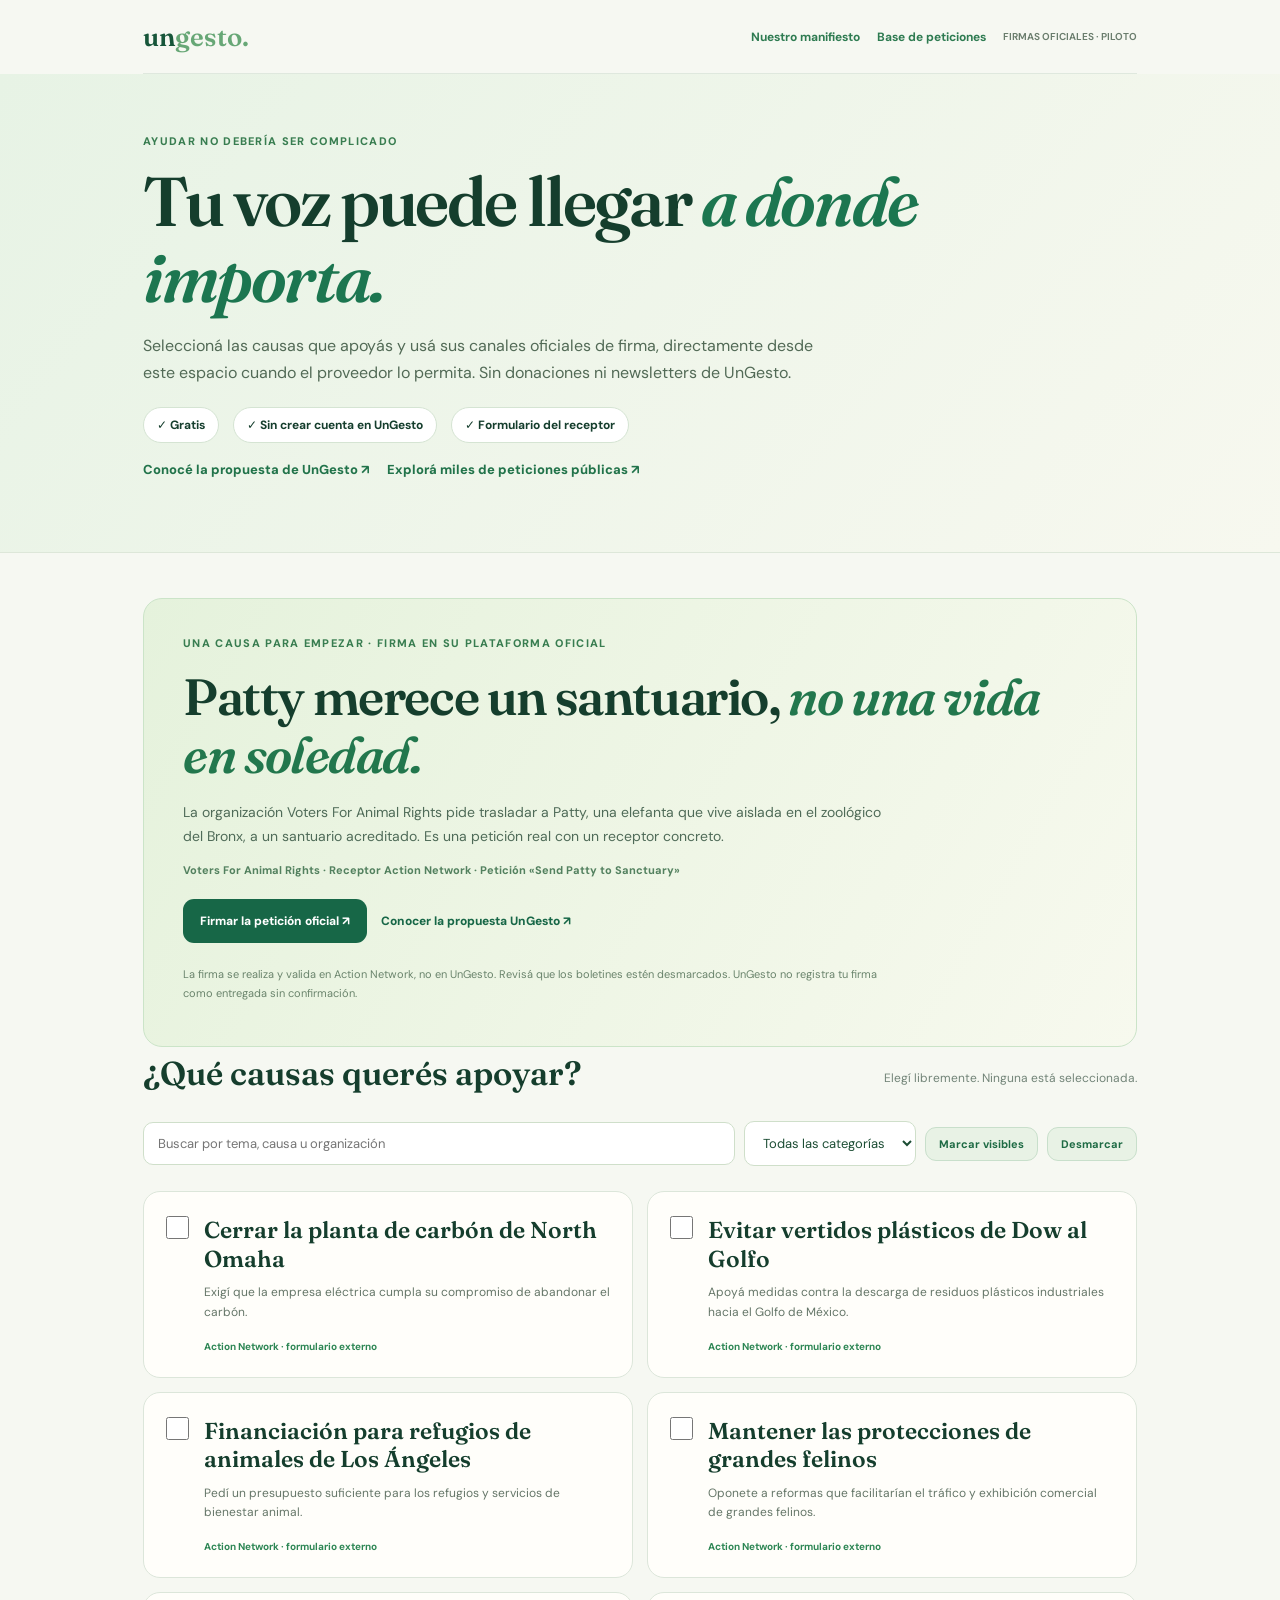
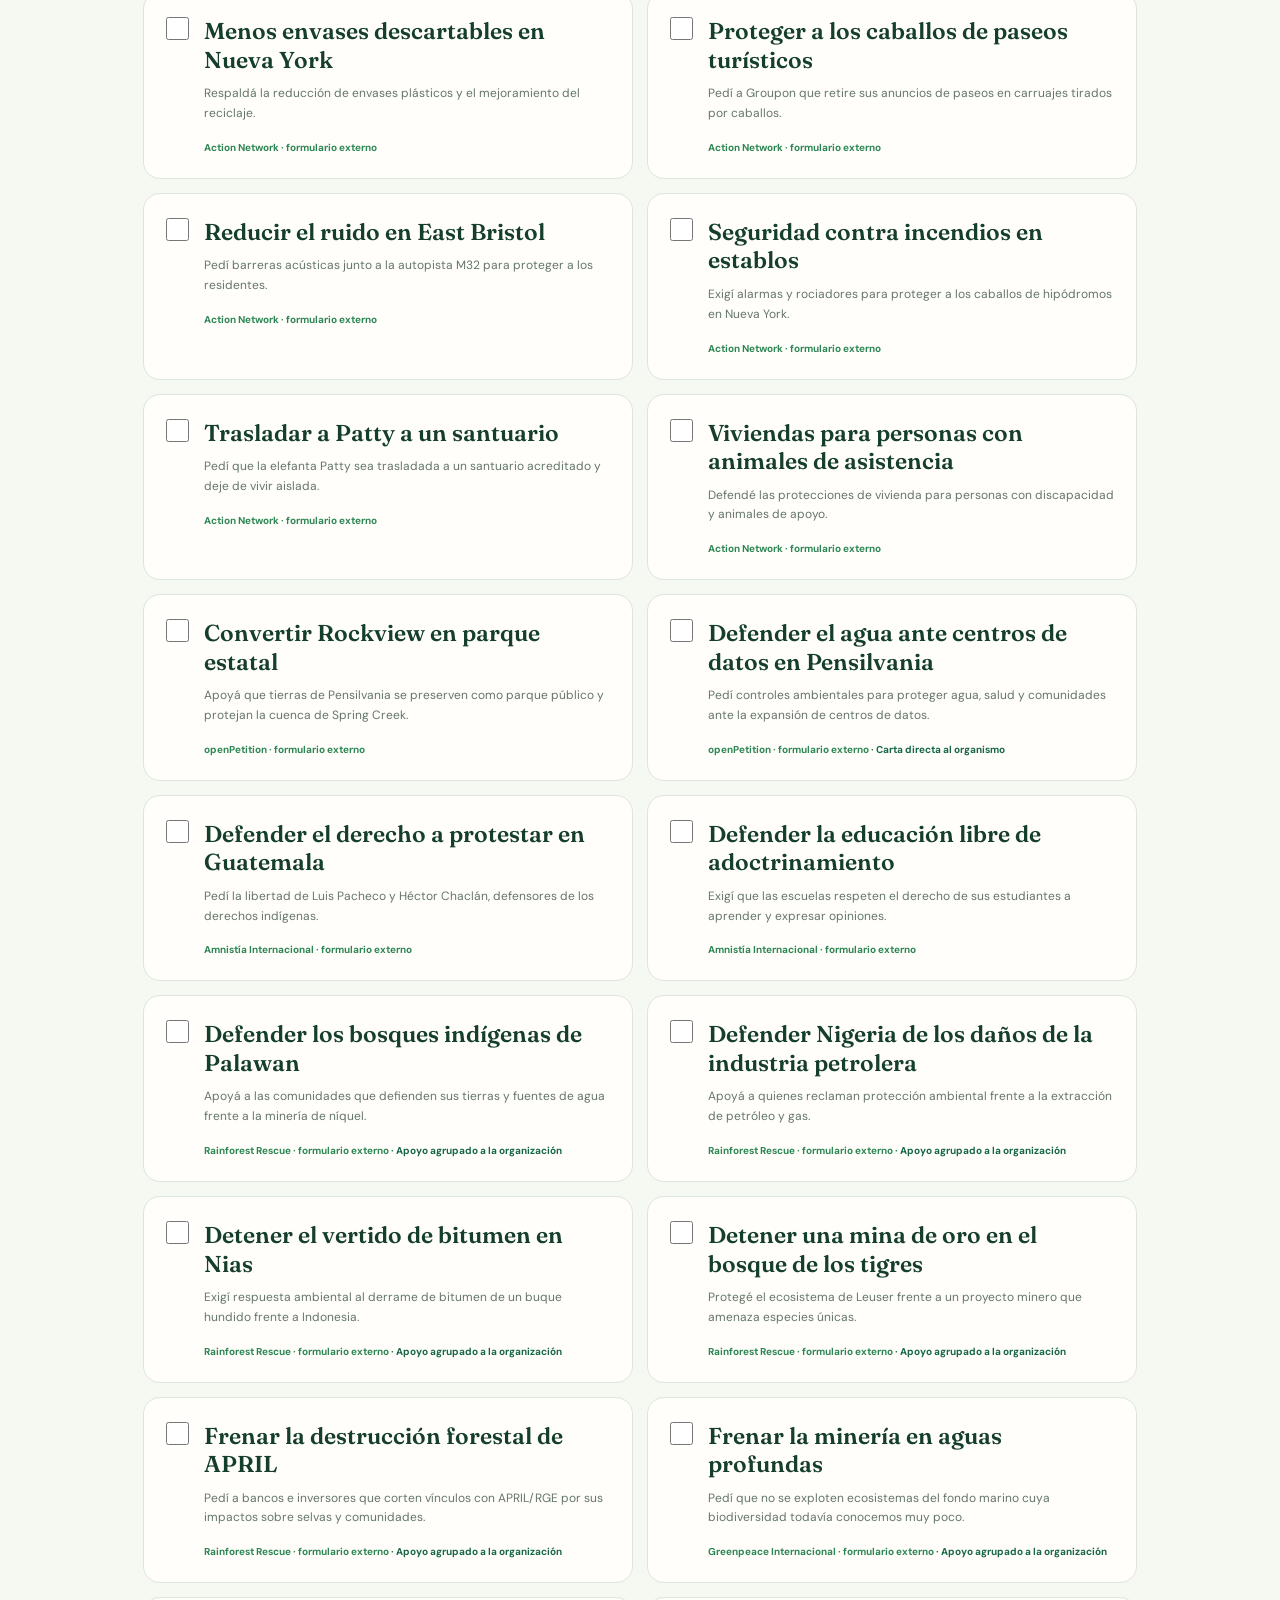
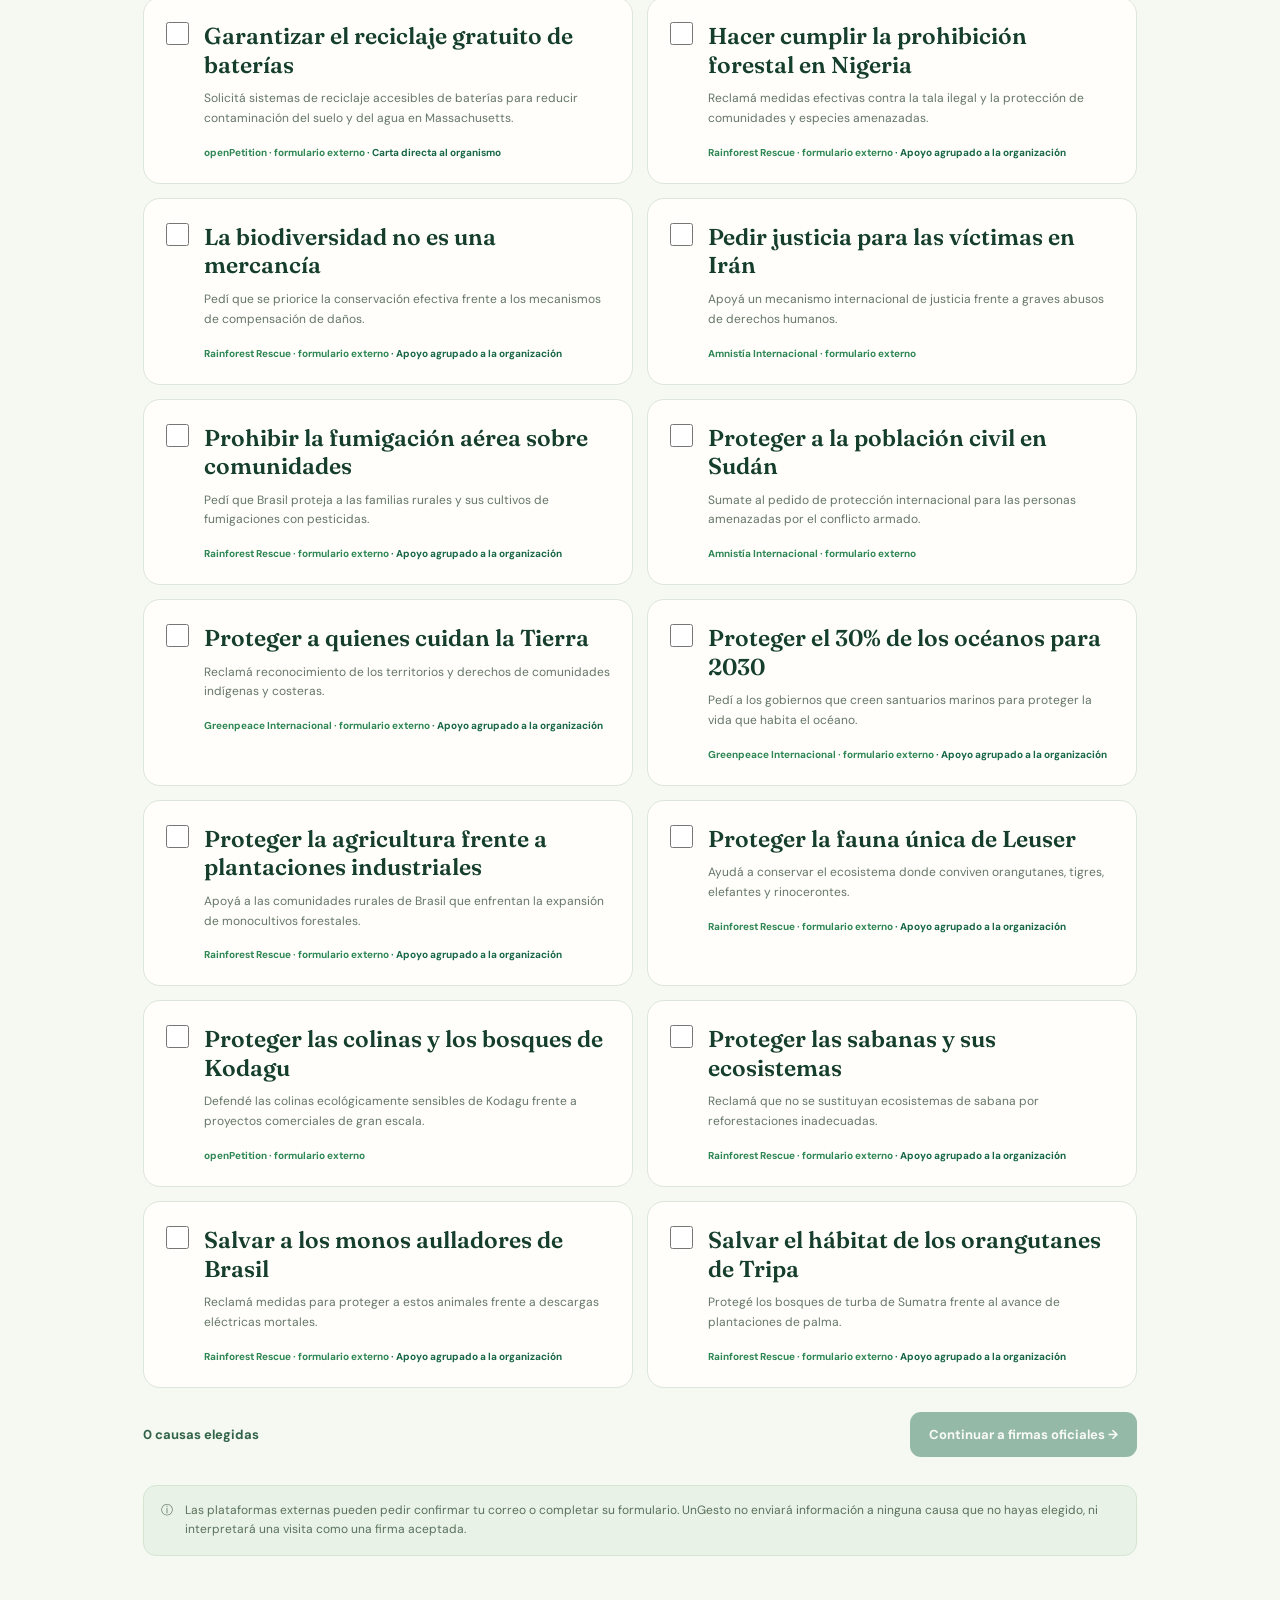
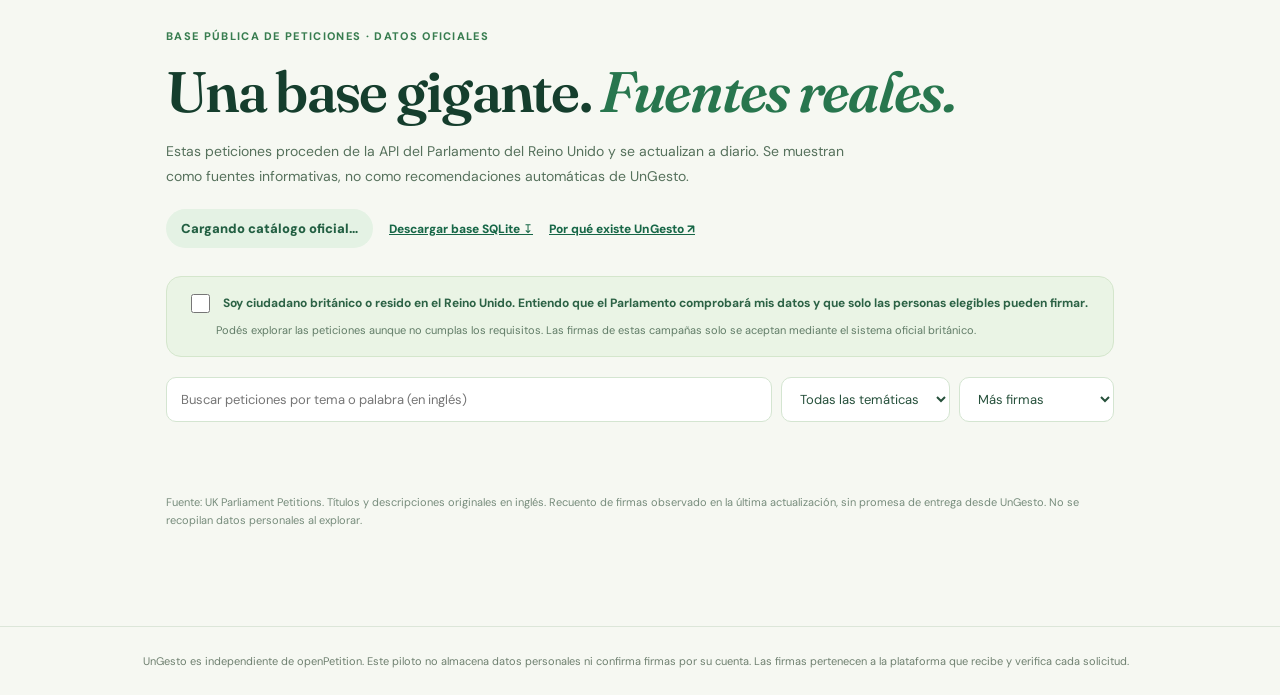
==== commit 7915f7f5: "feat: feature real animal-welfare signing campaign and make DB size dynamic" ====
--- a/public/index.html
+++ b/public/index.html
@@ -49,11 +49,23 @@
 .navExtras{display:flex;align-items:center;gap:17px}.navExtras a{font-size:12px;font-weight:700;text-decoration:none;color:#2e7b51}.navExtras small{font-size:10px}.heroLinks{display:flex;gap:17px;flex-wrap:wrap}.heroLinks a{font-weight:800;color:#21734a;font-size:13px;text-decoration:none}.heroLinks a:hover{text-decoration:underline}
 .library{padding:68px 23px 85px}.libraryHeader h2{font-size:clamp(34px,5.5vw,57px);line-height:1.12;letter-spacing:-1.7px;margin:15px 0}.libraryHeader h2 em{color:#28764e}.libraryHeader>p{font-size:14px;line-height:1.75;color:#56715c;max-width:690px}.libraryFacts{display:flex;align-items:center;gap:16px;flex-wrap:wrap;margin:21px 0 28px}.libraryFacts span{font-weight:850;color:#225f42;font-size:13px;background:#e4f2e4;border-radius:99px;padding:11px 15px}.libraryFacts a{font-size:12px;font-weight:800;color:#176747}.eligibility{border:1px solid #d4e6cc;background:#eaf4e5;border-radius:15px;padding:17px 20px;margin:20px 0 20px}.eligibility label{display:flex;align-items:flex-start;gap:10px;color:#2c6245;font-size:12px;line-height:1.65;font-weight:700;cursor:pointer}.eligibility input{accent-color:#176747;flex-shrink:0;width:19px;height:19px;margin-top:0}.eligibility small{display:block;margin:6px 0 0 29px;font-size:11px;color:#617c67;line-height:1.5}.libraryToolbar{display:flex;gap:9px;flex-wrap:wrap}.libraryToolbar input,.libraryToolbar select{background:white;border:1px solid #d4e5d1;border-radius:10px;padding:12px 14px;font:13px 'DM Sans',sans-serif;color:#26503b}.libraryToolbar input{flex:1;min-width:220px}.libraryStatus{font-size:12px;font-weight:650;color:#45684e;margin:14px 0}.ukCards{display:grid;grid-template-columns:repeat(2,minmax(0,1fr));gap:12px}.ukCard{background:white;border:1px solid #d9e4d5;border-radius:14px;padding:20px;min-width:0}.ukCard h3{font-size:20px;line-height:1.25;letter-spacing:-.5px;margin:10px 0}.ukCard p{font-size:12px;color:#5b7561;line-height:1.65;margin:10px 0 13px}.ukCard .ukMeta{display:flex;justify-content:space-between;gap:8px;align-items:center;flex-wrap:wrap;color:#558166;font-size:11px;font-weight:750}.ukCategory{background:#e7f3e5;padding:5px 10px;border-radius:99px;color:#247548}.ukAction{display:flex;gap:9px;align-items:center;flex-wrap:wrap}.ukAction a{font-size:12px;color:#176747;font-weight:800}.ukAction a.signEligible{display:inline-flex;background:#176747;color:white;text-decoration:none;border-radius:9px;padding:11px 13px}.ukAction .locked{color:#85978a;font-size:11px}.libraryMore{text-align:center;padding:23px 0}.libraryMore button{background:#e5f2e5;color:#176747;border:1px solid #c0dcc6;border-radius:11px;font-weight:800;padding:12px 22px;cursor:pointer}.libraryFoot{font-size:11px;color:#778c7c;line-height:1.7}.ukCards a:focus-visible{outline:2px solid #147e43}
 @media(max-width:700px){.navExtras{gap:9px}.navExtras small{display:none}.navExtras a{font-size:10px}.library{padding:48px 16px}.ukCards{grid-template-columns:1fr}.libraryToolbar input,.libraryToolbar select{width:100%}}
+.featuredCampaign{padding:45px 23px 6px}.featuredLayout{border:1px solid #cbe4c8;background:linear-gradient(120deg,#e5f2dc,#f7f9ee);padding:32px 39px;border-radius:19px}.featuredLayout h2{font:600 clamp(31px,5vw,51px)/1.13 Fraunces,Georgia,serif;letter-spacing:-1.4px;margin:16px 0}.featuredLayout em{color:#22774d}.featuredLayout>p{color:#4f6b58;font-size:14px;line-height:1.75;max-width:710px}.featuredLayout small{display:block;font-size:11px;font-weight:750;color:#53815f}.featuredButtons{display:flex;gap:14px;align-items:center;flex-wrap:wrap;margin:22px 0}.featuredButtons a{font-size:12px;font-weight:800;text-decoration:none;color:#176747}.featuredButtons .featuredSign{background:#176747;color:white;border-radius:11px;padding:14px 17px}.featuredLayout .fineprint{font-size:11px;color:#6a846c}@media(max-width:680px){.featuredCampaign{padding:26px 14px}.featuredLayout{padding:21px}.featuredButtons a{width:100%;text-align:center}}
 </style></head><body>
 <div class="wrap"><nav><div class="brand">un<span>gesto.</span></div><div class="navExtras"><a href="/manifiesto.html">Nuestro manifiesto</a><a href="#biblioteca">Base de peticiones</a><small>FIRMAS OFICIALES · PILOTO</small></div></nav></div>
 <header><div class="wrap"><div class="overline">Ayudar no debería ser complicado</div><h1>Tu voz puede llegar <em>a donde importa.</em></h1><p>Seleccioná las causas que apoyás y usá sus canales oficiales de firma, directamente desde este espacio cuando el proveedor lo permita. Sin donaciones ni newsletters de UnGesto.</p>
 <div class="trust"><span>✓ Gratis</span><span>✓ Sin crear cuenta en UnGesto</span><span>✓ Formulario del receptor</span></div>
 <p class="heroLinks"><a href="/manifiesto.html">Conocé la propuesta de UnGesto ↗</a> <a href="#biblioteca">Explorá miles de peticiones públicas ↗</a></p></div></header>
+
+<section class="featuredCampaign wrap" aria-labelledby="featuredTitle">
+ <div class="featuredLayout">
+  <span class="overline">UNA CAUSA PARA EMPEZAR · FIRMA EN SU PLATAFORMA OFICIAL</span>
+  <h2 id="featuredTitle">Patty merece un santuario, <em>no una vida en soledad.</em></h2>
+  <p>La organización Voters For Animal Rights pide trasladar a Patty, una elefanta que vive aislada en el zoológico del Bronx, a un santuario acreditado. Es una petición real con un receptor concreto.</p>
+  <small>Voters For Animal Rights · Receptor Action Network · Petición «Send Patty to Sanctuary»</small>
+  <div class="featuredButtons"><a class="featuredSign" href="https://actionnetwork.org/petitions/send-patty-to-sanctuary?subscription_user=false&amp;subscription_group=false&amp;subscription_referrer=false" target="_blank" rel="noopener noreferrer">Firmar la petición oficial ↗</a><a href="/manifiesto.html">Conocer la propuesta UnGesto ↗</a></div>
+  <p class="fineprint">La firma se realiza y valida en Action Network, no en UnGesto. Revisá que los boletines estén desmarcados. UnGesto no registra tu firma como entregada sin confirmación.</p>
+ </div>
+</section>
 <main class="wrap">
 <section id="choose"><div class="heading"><h2>¿Qué causas querés apoyar?</h2><small class="muted">Elegí libremente. Ninguna está seleccionada.</small></div>
 <div class="tools"><input id="search" type="search" aria-label="Buscar causas" placeholder="Buscar por tema, causa u organización" maxlength="100"/><select id="category" aria-label="Categoría"><option value="">Todas las categorías</option></select><button type="button" id="selectVisible" class="copy">Marcar visibles</button><button type="button" id="clearSelection" class="copy">Desmarcar</button></div><div id="cards" class="cards" aria-label="Peticiones reales"></div>
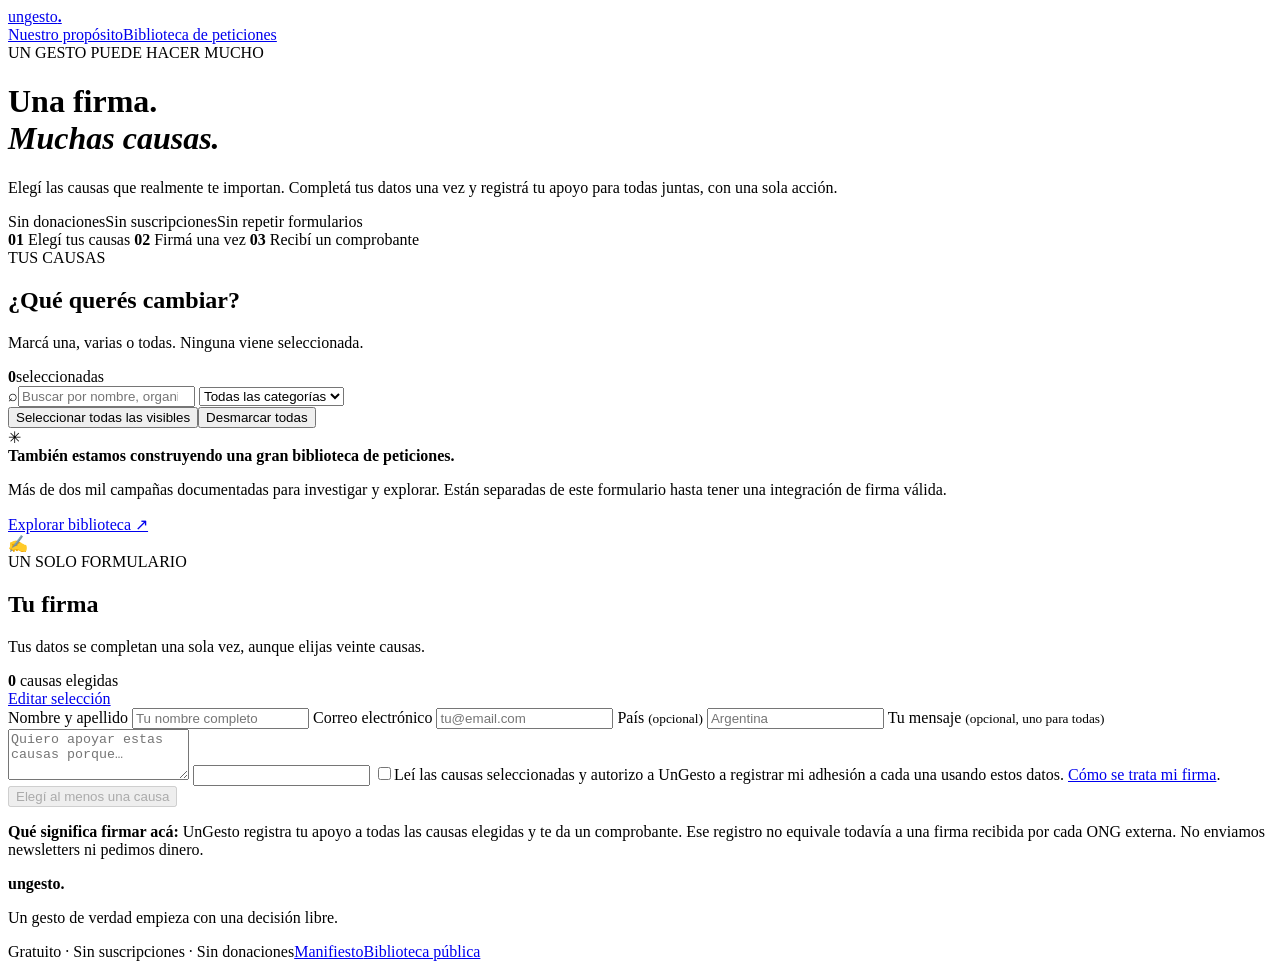
==== commit d13f70bf: "refactor(product): make the single-signature multi-cause form the homepage; move 2210-record library" ====
--- a/public/index.html
+++ b/public/index.html
@@ -1,360 +1,70 @@
 <!doctype html>
-<html lang="es"><head><meta charset="UTF-8"><meta name="viewport" content="width=device-width,initial-scale=1">
-<meta name="theme-color" content="#174832"><meta name="description" content="UnGesto: elegí causas reales y firmá en el sistema oficial receptor. Gratis y sin suscripciones de UnGesto.">
-<title>UnGesto | Firmas que llegan</title>
-<style>
-@import url('https://fonts.googleapis.com/css2?family=DM+Sans:wght@400;500;600;700;800&family=Fraunces:opsz,wght@9..144,500;9..144,600&display=swap');
-:root{font-family:'DM Sans',sans-serif;color:#153e2d;background:#f6f8f2;font-synthesis:none}
-*{box-sizing:border-box}body{margin:0}.wrap{max-width:1040px;margin:auto;padding:0 23px}
-nav{height:74px;display:flex;justify-content:space-between;align-items:center;border-bottom:1px solid #dfe8de}
-.brand{font:600 26px Fraunces,serif;color:#17563a}.brand span{color:#67a776}
-nav small{color:#6a7d6d;font-weight:650}
-header{background:linear-gradient(130deg,#e7f3e5,#f7f8ef);padding:60px 0 55px;border-bottom:1px solid #dde7d9}
-.overline{letter-spacing:.12em;text-transform:uppercase;color:#387d50;font-size:11px;font-weight:800}
-h1,h2,h3{font-family:Fraunces,Georgia,serif;font-weight:600}
-h1{font-size:clamp(40px,6vw,69px);line-height:1.1;letter-spacing:-.035em;max-width:790px;margin:16px 0}
-h1 em{font-style:italic;color:#1c7650}header p{font-size:16px;color:#526a56;line-height:1.7;max-width:670px}
-.trust{display:flex;gap:14px;flex-wrap:wrap;margin-top:21px}.trust span{background:#fff;border:1px solid #d5e4d3;border-radius:99px;padding:9px 13px;font-size:12px;font-weight:700}
-main{padding:44px 0 75px}.heading{display:flex;justify-content:space-between;align-items:center;gap:15px}.heading h2{font-size:33px;margin:0 0 10px}
-small.muted{font-size:12px;color:#728478}
-.cards{display:grid;grid-template-columns:repeat(2,minmax(0,1fr));gap:14px;margin-top:25px}
-.card{display:flex;gap:15px;align-items:start;border:1px solid #dce6da;background:#fffefa;border-radius:17px;padding:22px;cursor:pointer;transition:border-color .15s}
-.card:hover{border-color:#7db68a}.card:has(input:checked){border-color:#3d9963;background:#ecf7e9}
-.card input{accent-color:#176747;width:23px;height:23px;flex-shrink:0;margin:2px 0}
-.card h3{font-size:23px;margin:2px 0 10px;line-height:1.24}.card p{color:#657668;font-size:12px;line-height:1.65;margin:0 0 11px}
-.card small{font-weight:700;font-size:10px;color:#2d8654}
-.actions{margin-top:24px;display:flex;justify-content:space-between;align-items:center;gap:15px}
-.summary{font-size:13px;font-weight:700;color:#316348}.actions button,.buttons button,.buttons a,.copy{font:700 13px 'DM Sans',sans-serif;border:0;border-radius:11px;background:#176747;color:white;padding:14px 19px;cursor:pointer;text-decoration:none;display:inline-flex;gap:8px;align-items:center}
-button:disabled{cursor:not-allowed;opacity:.43}button:focus-visible,a:focus-visible,input:focus-visible,textarea:focus-visible{outline:3px solid #87b994;outline-offset:3px}
-.note{display:flex;gap:12px;background:#e9f2e6;border:1px solid #d4e5d1;border-radius:13px;padding:15px 17px;margin-top:28px;color:#58715c;line-height:1.65;font-size:12px}
-#flow[hidden],#choose[hidden]{display:none}
-.progress{display:flex;align-items:center;justify-content:space-between;gap:15px;font-size:12px;font-weight:800;color:#32724b;margin-bottom:23px}
-.stage{border:1px solid #d6e5d2;background:white;border-radius:19px;padding:23px}
-.stage h2{font-size:30px;margin:7px 0 12px}.stage p{font-size:13px;color:#5d7564;line-height:1.7}
-textarea{display:block;width:100%;min-height:77px;border:1px solid #d4e4d1;border-radius:10px;background:#fff;padding:13px;font:13px 'DM Sans',sans-serif;color:#18472f;resize:vertical}
-.copy{margin-top:10px;background:#e8f2e5;color:#1e6b44;border:1px solid #c8dfcb;font-size:11px;padding:9px 13px}
-.privacy{background:#f1f6ee;padding:15px;border-radius:13px;margin:21px 0;font-size:12px;line-height:1.65}
-.privacy label{display:flex;align-items:start;gap:10px;cursor:pointer}.privacy input{width:18px;height:18px;accent-color:#176747;flex-shrink:0}
-.provider iframe{width:100%;height:940px;border:0;background:white}
-.provider{margin-top:17px;border:1px solid #dce9d8;border-radius:12px;overflow:hidden}
-.provider[hidden]{display:none}
-.buttons{display:flex;gap:12px;align-items:center;flex-wrap:wrap;margin-top:24px}.buttons .back{background:#eaf1e7;color:#1d613e}
-.buttons a{background:#fff;color:#216945;border:1px solid #aecfb3}
-footer{padding:27px 0;border-top:1px solid #dce6d9;color:#6f8070;font-size:11px}
-@media(max-width:700px){header{padding:40px 0}.cards{grid-template-columns:1fr}.heading{align-items:start;flex-direction:column}.actions{flex-direction:column;align-items:stretch}.actions button{justify-content:center}.stage{padding:16px}.provider iframe{height:1050px}}
-.tools{display:flex;align-items:center;flex-wrap:wrap;gap:9px;margin-top:18px}.tools input,.tools select,.identity input{border:1px solid #cfdfca;background:white;border-radius:10px;padding:12px 14px;font:13px 'DM Sans',sans-serif;color:#1c4d34}.tools input{flex:1;min-width:220px}.tools select{min-width:140px}.tools button{margin:0!important}.identity{display:grid;grid-template-columns:1fr 1fr;gap:16px;margin:15px 0}.identity>div{display:flex;align-items:flex-start;flex-direction:column;gap:7px}.identity input{width:100%}.identity button{margin:0!important}.local-data{background:#eef5eb;border-radius:11px;padding:10px 13px}.card[hidden]{display:none}@media(max-width:700px){.identity{grid-template-columns:1fr}.tools input,.tools select{width:100%}}
-.directDelivery{margin-top:22px;border:1px solid #b5d5b9;background:#e9f5e7;border-radius:14px;padding:19px}.directDelivery>strong{font:600 20px Fraunces,Georgia,serif;color:#205339}.directDelivery p{font-size:12px;color:#516e58;line-height:1.65}.directDelivery>div{display:flex;gap:15px;flex-wrap:wrap;margin-bottom:15px}.directDelivery small{font-size:11px;color:#376849}.directAction{display:inline-flex;align-items:center;gap:8px;background:#176747;color:white!important;text-decoration:none;font-size:12px;font-weight:800;border-radius:10px;padding:13px 17px}.sourceInfo{margin-left:13px;display:inline-flex;font-size:11px;font-weight:700;color:#356a4b!important}.directDelivery[hidden]{display:none}@media(max-width:680px){.directAction,.sourceInfo{margin:7px 0;display:flex;justify-content:center}.directDelivery{padding:15px}}
-.action-sign-panel{margin:22px 0;background:linear-gradient(120deg,#e2f2de,#f4f9ed);border:2px solid #9ecba3;border-radius:17px;padding:21px}.action-sign-panel[hidden]{display:none}.action-sign-panel h3{font-size:25px;margin:10px 0 8px;color:#19583b}.action-sign-panel p{font-size:12px;line-height:1.7;color:#43654c}.action-sign-panel small{display:block;margin-top:13px;font-size:11px;line-height:1.6;color:#57735d}.officialBadge{font-size:10px;letter-spacing:1px;font-weight:800;color:#29724a}.officialSignButton{background:#176747!important;color:white!important;text-decoration:none;font-size:13px;font-weight:800;padding:14px 19px;border-radius:11px;display:inline-block}.officialSignButton[aria-disabled="true"]{opacity:.45;pointer-events:none;cursor:not-allowed}
-
-.navExtras{display:flex;align-items:center;gap:17px}.navExtras a{font-size:12px;font-weight:700;text-decoration:none;color:#2e7b51}.navExtras small{font-size:10px}.heroLinks{display:flex;gap:17px;flex-wrap:wrap}.heroLinks a{font-weight:800;color:#21734a;font-size:13px;text-decoration:none}.heroLinks a:hover{text-decoration:underline}
-.library{padding:68px 23px 85px}.libraryHeader h2{font-size:clamp(34px,5.5vw,57px);line-height:1.12;letter-spacing:-1.7px;margin:15px 0}.libraryHeader h2 em{color:#28764e}.libraryHeader>p{font-size:14px;line-height:1.75;color:#56715c;max-width:690px}.libraryFacts{display:flex;align-items:center;gap:16px;flex-wrap:wrap;margin:21px 0 28px}.libraryFacts span{font-weight:850;color:#225f42;font-size:13px;background:#e4f2e4;border-radius:99px;padding:11px 15px}.libraryFacts a{font-size:12px;font-weight:800;color:#176747}.eligibility{border:1px solid #d4e6cc;background:#eaf4e5;border-radius:15px;padding:17px 20px;margin:20px 0 20px}.eligibility label{display:flex;align-items:flex-start;gap:10px;color:#2c6245;font-size:12px;line-height:1.65;font-weight:700;cursor:pointer}.eligibility input{accent-color:#176747;flex-shrink:0;width:19px;height:19px;margin-top:0}.eligibility small{display:block;margin:6px 0 0 29px;font-size:11px;color:#617c67;line-height:1.5}.libraryToolbar{display:flex;gap:9px;flex-wrap:wrap}.libraryToolbar input,.libraryToolbar select{background:white;border:1px solid #d4e5d1;border-radius:10px;padding:12px 14px;font:13px 'DM Sans',sans-serif;color:#26503b}.libraryToolbar input{flex:1;min-width:220px}.libraryStatus{font-size:12px;font-weight:650;color:#45684e;margin:14px 0}.ukCards{display:grid;grid-template-columns:repeat(2,minmax(0,1fr));gap:12px}.ukCard{background:white;border:1px solid #d9e4d5;border-radius:14px;padding:20px;min-width:0}.ukCard h3{font-size:20px;line-height:1.25;letter-spacing:-.5px;margin:10px 0}.ukCard p{font-size:12px;color:#5b7561;line-height:1.65;margin:10px 0 13px}.ukCard .ukMeta{display:flex;justify-content:space-between;gap:8px;align-items:center;flex-wrap:wrap;color:#558166;font-size:11px;font-weight:750}.ukCategory{background:#e7f3e5;padding:5px 10px;border-radius:99px;color:#247548}.ukAction{display:flex;gap:9px;align-items:center;flex-wrap:wrap}.ukAction a{font-size:12px;color:#176747;font-weight:800}.ukAction a.signEligible{display:inline-flex;background:#176747;color:white;text-decoration:none;border-radius:9px;padding:11px 13px}.ukAction .locked{color:#85978a;font-size:11px}.libraryMore{text-align:center;padding:23px 0}.libraryMore button{background:#e5f2e5;color:#176747;border:1px solid #c0dcc6;border-radius:11px;font-weight:800;padding:12px 22px;cursor:pointer}.libraryFoot{font-size:11px;color:#778c7c;line-height:1.7}.ukCards a:focus-visible{outline:2px solid #147e43}
-@media(max-width:700px){.navExtras{gap:9px}.navExtras small{display:none}.navExtras a{font-size:10px}.library{padding:48px 16px}.ukCards{grid-template-columns:1fr}.libraryToolbar input,.libraryToolbar select{width:100%}}
-.featuredCampaign{padding:45px 23px 6px}.featuredLayout{border:1px solid #cbe4c8;background:linear-gradient(120deg,#e5f2dc,#f7f9ee);padding:32px 39px;border-radius:19px}.featuredLayout h2{font:600 clamp(31px,5vw,51px)/1.13 Fraunces,Georgia,serif;letter-spacing:-1.4px;margin:16px 0}.featuredLayout em{color:#22774d}.featuredLayout>p{color:#4f6b58;font-size:14px;line-height:1.75;max-width:710px}.featuredLayout small{display:block;font-size:11px;font-weight:750;color:#53815f}.featuredButtons{display:flex;gap:14px;align-items:center;flex-wrap:wrap;margin:22px 0}.featuredButtons a{font-size:12px;font-weight:800;text-decoration:none;color:#176747}.featuredButtons .featuredSign{background:#176747;color:white;border-radius:11px;padding:14px 17px}.featuredLayout .fineprint{font-size:11px;color:#6a846c}@media(max-width:680px){.featuredCampaign{padding:26px 14px}.featuredLayout{padding:21px}.featuredButtons a{width:100%;text-align:center}}
-</style></head><body>
-<div class="wrap"><nav><div class="brand">un<span>gesto.</span></div><div class="navExtras"><a href="/manifiesto.html">Nuestro manifiesto</a><a href="#biblioteca">Base de peticiones</a><small>FIRMAS OFICIALES · PILOTO</small></div></nav></div>
-<header><div class="wrap"><div class="overline">Ayudar no debería ser complicado</div><h1>Tu voz puede llegar <em>a donde importa.</em></h1><p>Seleccioná las causas que apoyás y usá sus canales oficiales de firma, directamente desde este espacio cuando el proveedor lo permita. Sin donaciones ni newsletters de UnGesto.</p>
-<div class="trust"><span>✓ Gratis</span><span>✓ Sin crear cuenta en UnGesto</span><span>✓ Formulario del receptor</span></div>
-<p class="heroLinks"><a href="/manifiesto.html">Conocé la propuesta de UnGesto ↗</a> <a href="#biblioteca">Explorá miles de peticiones públicas ↗</a></p></div></header>
-
-<section class="featuredCampaign wrap" aria-labelledby="featuredTitle">
- <div class="featuredLayout">
-  <span class="overline">UNA CAUSA PARA EMPEZAR · FIRMA EN SU PLATAFORMA OFICIAL</span>
-  <h2 id="featuredTitle">Patty merece un santuario, <em>no una vida en soledad.</em></h2>
-  <p>La organización Voters For Animal Rights pide trasladar a Patty, una elefanta que vive aislada en el zoológico del Bronx, a un santuario acreditado. Es una petición real con un receptor concreto.</p>
-  <small>Voters For Animal Rights · Receptor Action Network · Petición «Send Patty to Sanctuary»</small>
-  <div class="featuredButtons"><a class="featuredSign" href="https://actionnetwork.org/petitions/send-patty-to-sanctuary?subscription_user=false&amp;subscription_group=false&amp;subscription_referrer=false" target="_blank" rel="noopener noreferrer">Firmar la petición oficial ↗</a><a href="/manifiesto.html">Conocer la propuesta UnGesto ↗</a></div>
-  <p class="fineprint">La firma se realiza y valida en Action Network, no en UnGesto. Revisá que los boletines estén desmarcados. UnGesto no registra tu firma como entregada sin confirmación.</p>
+<html lang="es"><head>
+<meta charset="UTF-8"><meta name="viewport" content="width=device-width,initial-scale=1">
+<title>UnGesto — Una firma. Muchas causas.</title>
+<meta name="description" content="Elegí las causas que te importan, completá tus datos una sola vez y registrá tu apoyo en todas juntas. Sin newsletters ni donaciones.">
+<meta name="theme-color" content="#123d2d">
+<link rel="stylesheet" href="/firma-batch.css"><script defer src="/firma-batch.js"></script>
+</head><body>
+<div class="shell">
+ <nav class="nav" aria-label="Menú">
+  <a href="/" class="brand" aria-label="UnGesto inicio">un<span>gesto</span><b>.</b></a>
+  <div class="navlinks"><a href="/manifiesto.html">Nuestro propósito</a><a href="/biblioteca.html#biblioteca">Biblioteca de peticiones</a></div>
+ </nav>
+ <header class="hero">
+  <div class="eyebrow"><span class="indicator"></span> UN GESTO PUEDE HACER MUCHO</div>
+  <h1>Una firma.<br><em>Muchas causas.</em></h1>
+  <p>Elegí las causas que realmente te importan. Completá tus datos una vez y registrá tu apoyo para todas juntas, con una sola acción.</p>
+  <div class="heroBenefits"><span>Sin donaciones</span><span>Sin suscripciones</span><span>Sin repetir formularios</span></div>
+ </header>
+ <div class="steps" aria-label="Cómo funciona">
+  <span><b>01</b> Elegí tus causas</span><i></i>
+  <span><b>02</b> Firmá una vez</span><i></i>
+  <span><b>03</b> Recibí un comprobante</span>
  </div>
-</section>
-<main class="wrap">
-<section id="choose"><div class="heading"><h2>¿Qué causas querés apoyar?</h2><small class="muted">Elegí libremente. Ninguna está seleccionada.</small></div>
-<div class="tools"><input id="search" type="search" aria-label="Buscar causas" placeholder="Buscar por tema, causa u organización" maxlength="100"/><select id="category" aria-label="Categoría"><option value="">Todas las categorías</option></select><button type="button" id="selectVisible" class="copy">Marcar visibles</button><button type="button" id="clearSelection" class="copy">Desmarcar</button></div><div id="cards" class="cards" aria-label="Peticiones reales"></div>
-<div class="actions"><span id="selectedCount" class="summary">0 causas elegidas</span><button id="begin" disabled>Continuar a firmas oficiales →</button></div>
-<div class="note"><span>ⓘ</span><span>Las plataformas externas pueden pedir confirmar tu correo o completar su formulario. UnGesto no enviará información a ninguna causa que no hayas elegido, ni interpretará una visita como una firma aceptada.</span></div>
-</section>
-<section id="flow" hidden><div class="progress"><button class="copy" id="back" style="margin:0">← Volver a las causas</button><span id="progress"></span></div>
-<div class="stage"><small id="providerName" class="overline">OPENPETITION</small><h2 id="stageTitle"></h2><p id="stageDescription"></p>
-<div class="identity"><div><label for="fullName" class="overline">Nombre (opcional)</label><input type="text" id="fullName" maxlength="130" autocomplete="name" placeholder="Nombre y apellido"/><button type="button" id="copyName" class="copy">Copiar nombre</button></div><div><label for="email" class="overline">Correo (opcional)</label><input type="email" id="email" maxlength="254" autocomplete="email" placeholder="tu@email.com"/><button type="button" id="copyEmail" class="copy">Copiar correo</button></div></div><p class="local-data">Tus datos quedan solo en esta pestaña. No se envían a UnGesto ni se rellenan automáticamente los formularios de terceros.</p><label class="overline" for="message">Mensaje personal general (opcional)</label><textarea id="message" maxlength="1000" placeholder="Escribilo una sola vez. Podés copiarlo al formulario del destinatario si acepta comentarios."></textarea>
-<button id="copy" class="copy">Copiar mi mensaje</button>
-<div id="groupLetter" class="directDelivery" hidden>
- <strong>Un solo mensaje para todas tus causas de Rainforest Rescue</strong>
- <p id="groupCount"></p>
- <p>Estas peticiones pertenecen a la misma organización. Podés enviar <b>una única carta</b> que incluye tu declaración de apoyo individual a cada causa elegida, directamente a su contacto público oficial. Sin crear una suscripción ni enviar trece correos separados.</p>
- <p><b>Destinatario:</b> info@rainforest-rescue.org</p>
- <div class="buttons">
- <a id="groupCompose" class="directAction" rel="noopener">Preparar correo con mis apoyos ↗</a>
- <button type="button" id="copyGroupLetter" class="copy">Copiar carta completa</button>
- <a class="sourceInfo" href="https://www.rainforest-rescue.org/contact" target="_blank" rel="noopener noreferrer">Contacto oficial ↗</a>
- </div>
- <small>Es una comunicación directa a la organización, no una firma registrada en su contador. Tu correo sólo se envía cuando presionás «Enviar» en tu aplicación.</small>
+ <main class="content">
+  <section id="causeSection" aria-labelledby="causesHeading">
+   <div class="sectionTitle"><div><span class="overline">TUS CAUSAS</span><h2 id="causesHeading">¿Qué querés cambiar?</h2><p>Marcá una, varias o todas. Ninguna viene seleccionada.</p></div><div class="selectionCount"><strong id="countTop">0</strong><span>seleccionadas</span></div></div>
+   <div class="tools">
+    <label class="searchWrap"><span>⌕</span><input id="search" type="search" aria-label="Buscar causas" maxlength="100" placeholder="Buscar por nombre, organización o tema"></label>
+    <select id="category" aria-label="Filtrar categorías"><option value="">Todas las categorías</option></select>
+   </div>
+   <div class="bulkActions"><button type="button" id="selectAll">Seleccionar todas las visibles</button><button type="button" id="clearAll">Desmarcar todas</button><span id="visibleCount"></span></div>
+   <div id="causes" class="causeGrid" role="group" aria-label="Elegir causas"></div>
+   <div class="libraryTeaser"><span class="libraryIcon">✳</span><div><strong>También estamos construyendo una gran biblioteca de peticiones.</strong><p>Más de dos mil campañas documentadas para investigar y explorar. Están separadas de este formulario hasta tener una integración de firma válida.</p></div><a href="/biblioteca.html#biblioteca">Explorar biblioteca ↗</a></div>
+  </section>
+  <aside id="signPanel" class="signColumn" aria-labelledby="signHeading">
+   <form id="signForm" class="signCard" novalidate>
+    <div class="formHeader"><div class="roundSymbol">✍</div><div><span class="overline">UN SOLO FORMULARIO</span><h2 id="signHeading">Tu firma</h2></div></div>
+    <p class="formSub">Tus datos se completan una sola vez, aunque elijas veinte causas.</p>
+    <div class="chosenCount"><div><b id="countForm">0</b><span> causas elegidas</span></div><a href="#causeSection">Editar selección</a></div>
+    <label for="signerName">Nombre y apellido</label>
+    <input id="signerName" name="name" type="text" autocomplete="name" maxlength="120" required minlength="3" placeholder="Tu nombre completo">
+    <label for="signerEmail">Correo electrónico</label>
+    <input id="signerEmail" name="email" type="email" autocomplete="email" maxlength="254" required placeholder="tu@email.com">
+    <label for="signerCountry">País <small>(opcional)</small></label>
+    <input id="signerCountry" name="country" type="text" maxlength="80" autocomplete="country-name" placeholder="Argentina">
+    <label for="signerMessage">Tu mensaje <small>(opcional, uno para todas)</small></label>
+    <textarea id="signerMessage" name="message" rows="3" maxlength="1000" placeholder="Quiero apoyar estas causas porque…"></textarea>
+    <input name="website" id="website" class="honeypot" tabindex="-1" autocomplete="off" aria-hidden="true">
+    <label class="consent"><input id="consent" type="checkbox" required><span>Leí las causas seleccionadas y autorizo a UnGesto a registrar mi adhesión a cada una usando estos datos. <a href="#privacyNote">Cómo se trata mi firma</a>.</span></label>
+    <button id="signButton" type="submit" disabled>Elegí al menos una causa</button>
+    <p id="feedback" class="feedback" role="status" aria-live="polite"></p>
+    <div class="smallRule"></div>
+    <p class="truth" id="privacyNote"><strong>Qué significa firmar acá:</strong> UnGesto registra tu apoyo a todas las causas elegidas y te da un comprobante. Ese registro no equivale todavía a una firma recibida por cada ONG externa. No enviamos newsletters ni pedimos dinero.</p>
+   </form>
+  </aside>
+ </main>
+ <section id="success" class="success" hidden aria-live="polite">
+  <div class="successMark">✓</div><span class="overline">REGISTRO COMPLETADO</span>
+  <h2>Un gesto. <em id="successCount">Muchas causas.</em></h2>
+  <p>Tu adhesión quedó registrada en cada una de las causas que elegiste, con una sola firma.</p>
+  <div class="receiptBox"><span>Comprobante UnGesto</span><strong id="receiptId"></strong><small id="receiptMeta"></small></div>
+  <div id="receiptCauses" class="receiptCauses"></div>
+  <p class="receiptInfo">Este comprobante acredita el registro dentro de UnGesto. No certifica recepción de las ONG externas.</p>
+  <div class="receiptButtons"><button id="copyReceipt" type="button">Copiar comprobante</button><button id="signAgain" type="button" class="secondary">Hacer otra selección</button><button id="revoke" type="button" class="danger">Eliminar mi adhesión</button></div>
+  <p id="revokeStatus" role="status"></p>
+ </section>
+ <footer><div class="footerTop"><strong class="brand">un<span>gesto</span><b>.</b></strong><p>Un gesto de verdad empieza con una decisión libre.</p></div><div class="footerBottom"><span>Gratuito · Sin suscripciones · Sin donaciones</span><a href="/manifiesto.html">Manifiesto</a><a href="/biblioteca.html#biblioteca">Biblioteca pública</a></div></footer>
 </div>
-<div id="greenpeaceGroup" class="directDelivery" hidden>
- <strong>Una sola carta para tus campañas de Greenpeace</strong>
- <p id="greenpeaceCount"></p>
- <p>Esta carta reúne únicamente las causas de Greenpeace Internacional que marcaste. Podés enviarla a su email público general. No se crea ninguna lista de correo desde UnGesto.</p>
- <p><b>Destinatario:</b> info.int@greenpeace.org</p>
- <div class="buttons"><a id="greenpeaceCompose" class="directAction" rel="noopener">Preparar correo con mis apoyos ↗</a>
- <button id="copyGreenpeaceLetter" type="button" class="copy">Copiar carta completa</button>
- <a class="sourceInfo" target="_blank" rel="noopener noreferrer" href="https://www.greenpeace.org/international/about/worldwide/">Ver contacto oficial ↗</a></div>
- <small>Esta carta llega al buzón de Greenpeace solo cuando la enviás desde tu correo. No es un voto confirmado en las peticiones de Greenpeace.</small>
-</div>
-<div class="privacy"><label><input id="consent" type="checkbox"><span>Quiero abrir el formulario oficial de esta causa. El proveedor indicado procesará los datos que introduzca y puede solicitar una confirmación de correo. No deseo suscripciones publicitarias opcionales.</span></label></div>
-<div class="buttons"><button id="load" disabled>Mostrar formulario oficial</button><a id="officialLink" target="_blank" rel="noopener noreferrer">Abrir petición original ↗</a></div>
-<section id="actionNetworkPanel" class="action-sign-panel" hidden>
- <span class="officialBadge">FIRMA DIRECTAMENTE EN LA PLATAFORMA RECEPTORA</span>
- <h3>Firmá esta petición de verdad</h3>
- <p>Action Network guarda tu firma en su propia plataforma. Te llevamos al formulario con las casillas de suscripción a emails desmarcadas. Revisá los datos y pulsá <strong>Sign</strong> allí. No enviamos nada a tus espaldas.</p>
- <div class="buttons"><a id="actionNetworkSign" class="officialSignButton" aria-disabled="true">Abrir firma oficial y continuar ↗</a></div>
- <small>Action Network puede recordar tus datos para las siguientes causas. Si el formulario lo permite, al terminar volverás a UnGesto para seguir con las restantes. La aceptación queda a cargo del receptor, no de nuestro contador.</small>
-</section>
-<div id="provider" class="provider" hidden></div>
-<div id="directDelivery" class="directDelivery" hidden>
- <strong>Enviar tu apoyo directamente al organismo</strong>
- <p>Esta causa tiene un contacto público oficial. Si querés, UnGesto prepara una carta dirigida a ese organismo, con tu nombre y tu mensaje. <b>Se envía únicamente cuando confirmás «Enviar» en tu correo.</b> Esto no reemplaza la firma de la petición original.</p>
- <div><small id="directAgency"></small><small id="directContact"></small></div>
- <a id="directSend" class="directAction" rel="noopener">Preparar carta en mi correo ↗</a>
- <a id="directSource" target="_blank" rel="noopener noreferrer" class="sourceInfo">Verificar contacto en el sitio oficial ↗</a>
- <p id="directFeedback" role="status"></p>
-</div>
-<p id="providerStatus" role="status"></p>
-<div class="buttons"><button id="prev" class="back">← Anterior</button><button id="next">Siguiente causa →</button></div>
-</div></section>
-<section id="biblioteca" class="library wrap" aria-labelledby="libraryTitle">
- <div class="libraryHeader"><span class="overline">BASE PÚBLICA DE PETICIONES · DATOS OFICIALES</span>
- <h2 id="libraryTitle">Una base gigante. <em>Fuentes reales.</em></h2>
- <p>Estas peticiones proceden de la API del Parlamento del Reino Unido y se actualizan a diario. Se muestran como fuentes informativas, no como recomendaciones automáticas de UnGesto.</p>
- <div class="libraryFacts"><span id="libraryCount">Cargando catálogo oficial…</span><a href="/data/ungesto-catalog.sqlite" download>Descargar base SQLite ↧</a><a href="/manifiesto.html">Por qué existe UnGesto ↗</a></div>
- </div>
- <div class="eligibility"><label><input type="checkbox" id="ukEligible"/> Soy ciudadano británico o resido en el Reino Unido. Entiendo que el Parlamento comprobará mis datos y que solo las personas elegibles pueden firmar.</label><small>Podés explorar las peticiones aunque no cumplas los requisitos. Las firmas de estas campañas solo se aceptan mediante el sistema oficial británico.</small></div>
- <div class="libraryToolbar"><input id="ukSearch" type="search" maxlength="120" placeholder="Buscar peticiones por tema o palabra (en inglés)" aria-label="Buscar en peticiones británicas"/><select id="ukCategory" aria-label="Filtrar por temática"><option value="">Todas las temáticas</option></select><select id="ukSort" aria-label="Ordenar peticiones"><option value="signatures">Más firmas</option><option value="closing">Próximas a cerrar</option></select></div>
- <div id="ukStatus" role="status" aria-live="polite" class="libraryStatus"></div>
- <div id="ukCards" class="ukCards"></div>
- <div class="libraryMore"><button id="ukMore" hidden type="button">Ver más peticiones ↓</button></div>
- <p class="libraryFoot">Fuente: UK Parliament Petitions. Títulos y descripciones originales en inglés. Recuento de firmas observado en la última actualización, sin promesa de entrega desde UnGesto. No se recopilan datos personales al explorar.</p>
-</section>
-</main>
-<footer><div class="wrap">UnGesto es independiente de openPetition. Este piloto no almacena datos personales ni confirma firmas por su cuenta. Las firmas pertenecen a la plataforma que recibe y verifica cada solicitud.</div></footer>
-<script>
-"use strict";
-const petitions=[{"id":"an-omaha-coal","title":"Cerrar la planta de carbón de North Omaha","description":"Exigí que la empresa eléctrica cumpla su compromiso de abandonar el carbón.","source":"https://actionnetwork.org/petitions/tell-oppd-keep-your-promise-to-close-the-north-omaha-coal-plant-by-2026","organization":"Action Network","category":"Clima","statement":"Pido a OPPD que cumpla su compromiso de abandonar el carbón en North Omaha y proteja la salud de su comunidad."},{"id":"an-dow-plastics","title":"Evitar vertidos plásticos de Dow al Golfo","description":"Apoyá medidas contra la descarga de residuos plásticos industriales hacia el Golfo de México.","source":"https://actionnetwork.org/petitions/dont-let-dow-turn-the-gulf-coast-into-a-corporate-plastic-dumping-ground","organization":"Action Network","category":"Océanos","statement":"Pido impedir vertidos industriales de plástico que amenacen las aguas, las especies y las comunidades del Golfo de México."},{"id":"an-la-shelters","title":"Financiación para refugios de animales de Los Ángeles","description":"Pedí un presupuesto suficiente para los refugios y servicios de bienestar animal.","source":"https://actionnetwork.org/petitions/protect-los-angeles-animals-and-shelters-from-harmful-budget-cuts","organization":"Action Network","category":"Animales","statement":"Apoyo financiar adecuadamente los refugios y servicios municipales de protección animal de Los Ángeles."},{"id":"an-protect-big-cats","title":"Mantener las protecciones de grandes felinos","description":"Oponete a reformas que facilitarían el tráfico y exhibición comercial de grandes felinos.","source":"https://actionnetwork.org/petitions/these-loopholes-will-harm-big-cats-oppose-this-dangerous-and-misleading-bill","organization":"Action Network","category":"Animales","statement":"Apoyo mantener las protecciones legales frente a la cría, el comercio y la exhibición abusiva de grandes felinos."},{"id":"an-new-york-plastic","title":"Menos envases descartables en Nueva York","description":"Respaldá la reducción de envases plásticos y el mejoramiento del reciclaje.","source":"https://actionnetwork.org/petitions/new-york-is-not-disposable","organization":"Action Network","category":"Clima","statement":"Apoyo leyes que reduzcan los envases plásticos descartables y mejoren la infraestructura de reciclaje en Nueva York."},{"id":"an-groupon-horses","title":"Proteger a los caballos de paseos turísticos","description":"Pedí a Groupon que retire sus anuncios de paseos en carruajes tirados por caballos.","source":"https://actionnetwork.org/petitions/sign-tell-groupon-to-end-horse-carriage-ride-sales","organization":"Action Network","category":"Animales","statement":"Pido a Groupon que deje de comercializar paseos en carruajes tirados por caballos y promueva alternativas sin explotación animal."},{"id":"an-bristol-sound","title":"Reducir el ruido en East Bristol","description":"Pedí barreras acústicas junto a la autopista M32 para proteger a los residentes.","source":"https://actionnetwork.org/petitions/protect-east-bristol-from-noise-pollution-acoustic-barriers-on-m32-now","organization":"Action Network","category":"Salud","statement":"Apoyo barreras acústicas para reducir la contaminación sonora de la autopista M32 que afecta a East Bristol."},{"id":"an-horse-fire-protection","title":"Seguridad contra incendios en establos","description":"Exigí alarmas y rociadores para proteger a los caballos de hipódromos en Nueva York.","source":"https://actionnetwork.org/petitions/petition-require-fire-sprinklers-and-smoke-detectors-in-every-racetrack-barn-in-new-york","organization":"Action Network","category":"Animales","statement":"Solicito detectores de humo y sistemas contra incendios en establos de hipódromos para proteger la vida de los caballos."},{"id":"an-patty-sanctuary","title":"Trasladar a Patty a un santuario","description":"Pedí que la elefanta Patty sea trasladada a un santuario acreditado y deje de vivir aislada.","source":"https://actionnetwork.org/petitions/send-patty-to-sanctuary","organization":"Action Network","category":"Animales","statement":"Apoyo el traslado de Patty a un santuario acreditado y el fin del aislamiento de elefantes en el Bronx Zoo."},{"id":"an-support-animals-housing","title":"Viviendas para personas con animales de asistencia","description":"Defendé las protecciones de vivienda para personas con discapacidad y animales de apoyo.","source":"https://actionnetwork.org/petitions/demand-housing-protections-for-disabled-americans-and-their-companion-animals","organization":"Action Network","category":"Derechos humanos","statement":"Apoyo las protecciones de vivienda y adaptaciones razonables para personas con discapacidad que dependen de animales de apoyo."},{"id":"openpet-rockview-park","title":"Convertir Rockview en parque estatal","description":"Apoyá que tierras de Pensilvania se preserven como parque público y protejan la cuenca de Spring Creek.","source":"https://www.openpetition.org/us/petition/online/turn-sci-rockview-into-a-pennsylvania-state-park","organization":"openPetition","category":"Bosques","statement":"Apoyo proteger los terrenos de Rockview mediante su transformación en un parque estatal, conservando la cuenca de Spring Creek y creando acceso público responsable."},{"id":"openpet-pennsylvania-water","title":"Defender el agua ante centros de datos en Pensilvania","description":"Pedí controles ambientales para proteger agua, salud y comunidades ante la expansión de centros de datos.","source":"https://www.openpetition.org/us/petition/online/protect-the-commonwealth-of-pa-and-residents-from-the-harms-of-unregulated-data-centers","organization":"openPetition","category":"Clima","statement":"Apoyo regulaciones y evaluaciones ambientales para proteger el agua, la salud y las comunidades de Pensilvania ante la expansión de centros de datos sin controles suficientes."},{"id":"guatemala","title":"Defender el derecho a protestar en Guatemala","description":"Pedí la libertad de Luis Pacheco y Héctor Chaclán, defensores de los derechos indígenas.","source":"https://www.amnesty.org/es/petition/liberen-a-luis-pacheco-y-hector-chaclan/","organization":"Amnistía Internacional","category":"Derechos humanos","statement":"Solicito garantías para el derecho a la protesta y el debido proceso de Luis Pacheco y Héctor Chaclán, líderes indígenas de Guatemala."},{"id":"educacion-rusia","title":"Defender la educación libre de adoctrinamiento","description":"Exigí que las escuelas respeten el derecho de sus estudiantes a aprender y expresar opiniones.","source":"https://www.amnesty.org/es/petition/stop-indoctrination-in-russian-schools/","organization":"Amnistía Internacional","category":"Educación","statement":"Apoyo el derecho de estudiantes y docentes a una educación que respete la libertad de pensamiento, el acceso a información plural y los derechos humanos."},{"id":"palawan","title":"Defender los bosques indígenas de Palawan","description":"Apoyá a las comunidades que defienden sus tierras y fuentes de agua frente a la minería de níquel.","source":"https://www.rainforest-rescue.org/petitions/1324/philippines-stand-with-the-indigenous-resistance-to-nickel-mining-in-palawan","organization":"Rainforest Rescue","category":"Bosques","statement":"Apoyo los derechos de los pueblos indígenas de Palawan y la defensa de sus territorios, bosques y fuentes de agua frente a la explotación minera que amenaza su entorno y sus medios de vida."},{"id":"nigeria-petroleo","title":"Defender Nigeria de los daños de la industria petrolera","description":"Apoyá a quienes reclaman protección ambiental frente a la extracción de petróleo y gas.","source":"https://www.rainforest-rescue.org/petitions/1277/the-oil-industry-is-devastating-nigeria-s-environment-for-germany-s-benefit","organization":"Rainforest Rescue","category":"Clima","statement":"Pido responsabilidad por los daños causados por la industria petrolera en Nigeria y políticas que prioricen la salud y el ambiente."},{"id":"nias-vertido","title":"Detener el vertido de bitumen en Nias","description":"Exigí respuesta ambiental al derrame de bitumen de un buque hundido frente a Indonesia.","source":"https://www.rainforest-rescue.org/petitions/1279/indonesia-fight-the-marine-bitumen-spill-off-nias-island","organization":"Rainforest Rescue","category":"Océanos","statement":"Reclamo medidas urgentes para controlar el derrame de bitumen y restaurar los ecosistemas marinos de la isla de Nias."},{"id":"sumatra-tigres","title":"Detener una mina de oro en el bosque de los tigres","description":"Protegé el ecosistema de Leuser frente a un proyecto minero que amenaza especies únicas.","source":"https://www.rainforest-rescue.org/petitions/1276/indonesia-no-to-a-gold-mine-in-sumatra-s-tiger-forest","organization":"Rainforest Rescue","category":"Animales","statement":"Solicito detener los planes de minería aurífera que amenazan los bosques de Sumatra y la supervivencia de tigres y otras especies de Leuser."},{"id":"april-paper","title":"Frenar la destrucción forestal de APRIL","description":"Pedí a bancos e inversores que corten vínculos con APRIL/RGE por sus impactos sobre selvas y comunidades.","source":"https://www.rainforest-rescue.org/petitions/1288/stop-april-indonesia-s-ruthless-paper-and-pulp-giant","organization":"Rainforest Rescue","category":"Bosques","statement":"Apoyo que inversores y compradores exijan a APRIL/RGE detener la deforestación y reparar los daños sociales y ambientales."},{"id":"deep-sea","title":"Frenar la minería en aguas profundas","description":"Pedí que no se exploten ecosistemas del fondo marino cuya biodiversidad todavía conocemos muy poco.","source":"https://www.greenpeace.org/international/act/the-deep-ocean-is-not-for-sale/","organization":"Greenpeace Internacional","category":"Océanos","statement":"Apoyo la protección de los ecosistemas de aguas profundas y la prevención de actividades mineras que puedan causar daños graves e irreversibles a su biodiversidad."},{"id":"openpet-battery-recycling","title":"Garantizar el reciclaje gratuito de baterías","description":"Solicitá sistemas de reciclaje accesibles de baterías para reducir contaminación del suelo y del agua en Massachusetts.","source":"https://www.openpetition.org/us/petition/online/enforce-free-battery-recycling-in-ma","organization":"openPetition","category":"Clima","statement":"Apoyo medidas que garanticen la recuperación y el reciclaje gratuito de baterías en Massachusetts, evitando que sus sustancias peligrosas lleguen al suelo y al agua."},{"id":"nigeria-timber","title":"Hacer cumplir la prohibición forestal en Nigeria","description":"Reclamá medidas efectivas contra la tala ilegal y la protección de comunidades y especies amenazadas.","source":"https://www.rainforest-rescue.org/petitions/1318/nigeria-s-forests-cannot-wait-enforce-the-timber-export-ban-now","organization":"Rainforest Rescue","category":"Bosques","statement":"Pido a las autoridades de Nigeria que hagan cumplir la prohibición de exportación de madera y protejan los bosques y a sus defensores."},{"id":"biodiversidad-comercio","title":"La biodiversidad no es una mercancía","description":"Pedí que se priorice la conservación efectiva frente a los mecanismos de compensación de daños.","source":"https://www.rainforest-rescue.org/petitions/1296/biodiversity-offsetting-is-a-false-solution-nature-is-not-a-commodity","organization":"Rainforest Rescue","category":"Clima","statement":"Reclamo políticas de protección real de la biodiversidad que no sustituyan la conservación por compensaciones comerciales."},{"id":"iran-justicia","title":"Pedir justicia para las víctimas en Irán","description":"Apoyá un mecanismo internacional de justicia frente a graves abusos de derechos humanos.","source":"https://www.amnesty.org/es/petition/demand-international-justice-for-crimes-against-humanity-in-iran/","organization":"Amnistía Internacional","category":"Derechos humanos","statement":"Apoyo mecanismos independientes de investigación y justicia frente a posibles crímenes de lesa humanidad y otras violaciones graves de derechos humanos en Irán."},{"id":"brasil-plaguicidas","title":"Prohibir la fumigación aérea sobre comunidades","description":"Pedí que Brasil proteja a las familias rurales y sus cultivos de fumigaciones con pesticidas.","source":"https://www.rainforest-rescue.org/petitions/1284/brazil-ban-the-aerial-spraying-of-pesticides","organization":"Rainforest Rescue","category":"Salud","statement":"Apoyo la prohibición de fumigaciones aéreas que pongan en riesgo la salud y los cultivos de las comunidades rurales de Brasil."},{"id":"sudan","title":"Proteger a la población civil en Sudán","description":"Sumate al pedido de protección internacional para las personas amenazadas por el conflicto armado.","source":"https://www.amnesty.org/es/petition/call-for-the-deployment-of-an-international-protection-force-in-sudan/","organization":"Amnistía Internacional","category":"Derechos humanos","statement":"Expreso mi apoyo a la protección urgente de la población civil de Sudán y a medidas internacionales conformes con los derechos humanos y el derecho humanitario."},{"id":"defensores","title":"Proteger a quienes cuidan la Tierra","description":"Reclamá reconocimiento de los territorios y derechos de comunidades indígenas y costeras.","source":"https://www.greenpeace.org/international/act/defend-earth-defenders/","organization":"Greenpeace Internacional","category":"Clima","statement":"Apoyo a quienes defienden el medioambiente, sus comunidades y territorios, y reclamo garantías para su seguridad, participación y derechos."},{"id":"ocean-2030","title":"Proteger el 30% de los océanos para 2030","description":"Pedí a los gobiernos que creen santuarios marinos para proteger la vida que habita el océano.","source":"https://www.greenpeace.org/international/act/ocean-sanctuaries/","organization":"Greenpeace Internacional","category":"Océanos","statement":"Apoyo la protección efectiva de al menos el 30 % del océano para 2030 mediante santuarios marinos y políticas que preserven la biodiversidad y los ecosistemas oceánicos."},{"id":"brasil-cultivos","title":"Proteger la agricultura frente a plantaciones industriales","description":"Apoyá a las comunidades rurales de Brasil que enfrentan la expansión de monocultivos forestales.","source":"https://www.rainforest-rescue.org/petitions/1320/brazil-we-need-fertile-farmland-not-industrial-timber-plantations","organization":"Rainforest Rescue","category":"Bosques","statement":"Apoyo la protección de tierras agrícolas fértiles, bosques y comunidades frente a la expansión de plantaciones industriales en Brasil."},{"id":"animales-leuser","title":"Proteger la fauna única de Leuser","description":"Ayudá a conservar el ecosistema donde conviven orangutanes, tigres, elefantes y rinocerontes.","source":"https://www.rainforest-rescue.org/petitions/1040/protect-leuser-s-iconic-wildlife","organization":"Rainforest Rescue","category":"Animales","statement":"Solicito medidas de conservación efectivas para proteger el ecosistema de Leuser y las especies amenazadas que habitan allí, incluidos orangutanes, tigres, rinocerontes y elefantes."},{"id":"openpet-kodagu-hills","title":"Proteger las colinas y los bosques de Kodagu","description":"Defendé las colinas ecológicamente sensibles de Kodagu frente a proyectos comerciales de gran escala.","source":"https://www.openpetition.org/petition/online/beyond-malma-betta-end-the-exploitation-of-kodagus-eco-sensitive-hills","organization":"openPetition","category":"Bosques","statement":"Pido que las autoridades protejan las zonas ecológicamente sensibles de Kodagu, sus montañas, bosques y fuentes de agua frente al desarrollo comercial perjudicial."},{"id":"sabana-proteger","title":"Proteger las sabanas y sus ecosistemas","description":"Reclamá que no se sustituyan ecosistemas de sabana por reforestaciones inadecuadas.","source":"https://www.rainforest-rescue.org/petitions/1282/protect-savannas-no-to-misguided-reforestation","organization":"Rainforest Rescue","category":"Bosques","statement":"Apoyo la conservación de sabanas naturales y rechazo su transformación mediante programas de plantación de árboles inadecuados."},{"id":"monos-brasil","title":"Salvar a los monos aulladores de Brasil","description":"Reclamá medidas para proteger a estos animales frente a descargas eléctricas mortales.","source":"https://www.rainforest-rescue.org/petitions/1292/brazil-howler-monkeys-need-protection-from-deadly-electric-shocks","organization":"Rainforest Rescue","category":"Animales","statement":"Solicito medidas para evitar la muerte de monos aulladores por descargas eléctricas en Brasil y promover infraestructuras seguras para la fauna silvestre."},{"id":"tripa-orangutanes","title":"Salvar el hábitat de los orangutanes de Tripa","description":"Protegé los bosques de turba de Sumatra frente al avance de plantaciones de palma.","source":"https://www.rainforest-rescue.org/petitions/1290/indonesia-protect-the-habitat-of-tripa-s-orangutans","organization":"Rainforest Rescue","category":"Animales","statement":"Solicito detener la destrucción de los bosques de turba de Tripa y proteger el hábitat de los orangutanes amenazados."}];
-
-const widgets=Object.create(null);
-const directByCause=Object.create(null);
-const byId=id=>document.getElementById(id);
-const selected=new Set();
-function buildActionNetworkUrl(p){
- const u=new URL(p.source);
- if(u.protocol!=="https:"||u.hostname!=="actionnetwork.org"||!/^\/petitions\/[a-z0-9-]+\/?$/.test(u.pathname))throw new Error("Petición no autorizada");
- u.search="";u.hash="";
- u.searchParams.set("subscription_user","false");
- u.searchParams.set("subscription_group","false");
- u.searchParams.set("subscription_referrer","false");
- const returnTo=new URL("/",location.origin);returnTo.searchParams.set("ungesto_return",p.id);
- u.searchParams.set("redirect",returnTo.toString());
- return u.toString();
-}
-function refreshActionPanel(){
- const p=flow[cursor],isAction=p && p.organization==="Action Network",panel=byId("actionNetworkPanel");
- panel.hidden=!isAction;
- if(!isAction)return;
- const link=byId("actionNetworkSign");
- if(byId("consent").checked){
-  link.href=buildActionNetworkUrl(p);
-  link.setAttribute("aria-disabled","false");
- }else{
-  link.removeAttribute("href");link.setAttribute("aria-disabled","true");
- }
-}
-byId("actionNetworkSign").addEventListener("click",(event)=>{
- const p=flow[cursor];
- if(!byId("consent").checked||!p||p.organization!=="Action Network"){event.preventDefault();return;}
- // Only non-personal campaign identifiers are kept through the external website.
- sessionStorage.setItem("ungesto_action_flow",JSON.stringify({ids:flow.map(c=>c.id),current:p.id}));
-});
-
-const cardElements=new Map();
-let flow=[],cursor=0;
-petitions.forEach(p=>{
- const card=document.createElement("label");card.className="card";
- const input=document.createElement("input");input.type="checkbox";input.value=p.id;input.addEventListener("change",()=>{
-   if(input.checked)selected.add(p.id);else selected.delete(p.id);
-   byId("selectedCount").textContent=selected.size+" "+(selected.size===1?"causa elegida":"causas elegidas");
-   byId("begin").disabled=selected.size===0;
- });
- const data=document.createElement("div");const h=document.createElement("h3");h.textContent=p.title;
- const desc=document.createElement("p");desc.textContent=p.description;
- const org=document.createElement("small");org.textContent=p.organization+" · formulario externo";
- if(["openpet-pennsylvania-water","openpet-battery-recycling"].includes(p.id)){const badge=document.createElement("small");badge.textContent=" · Carta directa al organismo";badge.style.color="#176747";org.appendChild(badge)}if(["Rainforest Rescue","Greenpeace Internacional"].includes(p.organization)){const badge=document.createElement("small");badge.textContent=" · Apoyo agrupado a la organización";badge.style.color="#176747";org.appendChild(badge)}data.append(h,desc,org);card.append(input,data);byId("cards").appendChild(card);cardElements.set(p.id,card);
-});
-const cats=[...new Set(petitions.map(p=>p.category))].sort();
-for(const cat of cats){const option=document.createElement("option");option.value=cat;option.textContent=cat;byId("category").appendChild(option);}
-function visiblePetitions(){const q=byId("search").value.trim().toLowerCase(),cat=byId("category").value;return petitions.filter(p=>(!cat||p.category===cat)&&(!q||[p.title,p.description,p.category,p.organization].some(s=>s.toLowerCase().includes(q))))}
-function updateCards(){const ids=new Set(visiblePetitions().map(p=>p.id));for(const p of petitions)cardElements.get(p.id).hidden=!ids.has(p.id);byId("selectedCount").textContent=selected.size+" "+(selected.size===1?"causa elegida":"causas elegidas");byId("begin").disabled=selected.size===0;}
-byId("search").addEventListener("input",updateCards);byId("category").addEventListener("change",updateCards);
-byId("selectVisible").addEventListener("click",()=>{for(const p of visiblePetitions()){selected.add(p.id);cardElements.get(p.id).querySelector("input").checked=true;}updateCards();});
-byId("clearSelection").addEventListener("click",()=>{selected.clear();for(const card of cardElements.values())card.querySelector("input").checked=false;updateCards();});
-updateCards();
-async function copyField(id,button){try{await navigator.clipboard.writeText(byId(id).value);byId(button).textContent="Copiado ✓";}catch{byId(button).textContent="Copialo manualmente";}}
-byId("copyName").addEventListener("click",()=>copyField("fullName","copyName"));
-byId("copyEmail").addEventListener("click",()=>copyField("email","copyEmail"));
-async function loadDirectRoutes(){
- try{
-  const r=await fetch("direct-advocacy.json",{cache:"no-store"});if(!r.ok)return;
-  const cfg=await r.json();if(cfg.schema_version!=="1.0.0")return;
-  for(const v of cfg.routes||[]){
-    if(v.type!=="direct_advocacy_email_not_petition_signature")continue;
-    if(!petitions.some(p=>p.id===v.causeId))continue;
-    if(!/^[\w.\-+]+@(?:pa\.gov|mass\.gov)$/i.test(v.recipient))continue;
-    if(!/^https:\/\/(?:dced\.pa\.gov|www\.mass\.gov)\//.test(v.source))continue;
-    directByCause[v.causeId]=v;
-  }
- }catch{}
-}
-loadDirectRoutes();
-function draftLetter(p,v){
- const fullName=byId("fullName").value.trim();
- const email=byId("email").value.trim();
- const msg=byId("message").value.trim();
- const body=[
-  "To: "+v.agency,
-  "",
-  "I am writing to express my personal support for the following public-interest request:",
-  p.title,
-  "",
-  p.statement,
-  "",
-  msg ? "My additional message:\n"+msg+"\n" : "",
-  "Related public petition: "+p.source,
-  "",
-  "Sincerely,",
-  fullName || "[Your name]",
-  email ? "Reply-to contact: "+email : ""
- ].filter(Boolean).join("\n");
- return "mailto:"+v.recipient+"?subject="+encodeURIComponent(v.subject)+"&body="+encodeURIComponent(body);
-}
-function rainforestSelected(){
- return flow.filter(p=>p.organization==="Rainforest Rescue");
-}
-function fullRainforestLetter(){
- const campaigns=rainforestSelected(),name=byId("fullName").value.trim(),msg=byId("message").value.trim(),email=byId("email").value.trim();
- const paragraphs=campaigns.map((p,i)=>(i+1)+". "+p.title+"\nMy declaration: "+p.statement+"\nOriginal petition: "+p.source);
- return ["Dear Rainforest Rescue team,",
-  "",
-  "I am voluntarily writing to express my support for "+campaigns.length+" of your ongoing petitions. I have individually selected the causes listed below and authorize this message to be sent to you. Please do not add me to any mailing lists or newsletters.",
-  "",
-  ...paragraphs.flatMap(x=>[x,""]),
-  msg?"My additional comment:\n"+msg+"\n":"",
-  "Sincerely,",
-  name||"[Your full name]",
-  email?"Contact email (if desired): "+email:""
- ].filter(Boolean).join("\n");
-}
-function greenpeaceSelected(){return flow.filter(p=>p.organization==="Greenpeace Internacional");}
-function fullGreenpeaceLetter(){
- const causes=greenpeaceSelected(),name=byId("fullName").value.trim(),email=byId("email").value.trim(),extra=byId("message").value.trim();
- const lines=causes.map((p,i)=>(i+1)+". "+p.title+"\nI support this request: "+p.statement+"\nOriginal action: "+p.source);
- return ["Dear Greenpeace International team,",
-  "",
-  "I voluntarily support the "+causes.length+" campaign(s) I have explicitly selected below. This is my personal statement and I ask that it be forwarded to the relevant campaign teams. Please do not add me to any newsletters, marketing lists or recurring outreach.",
-  "",
-  ...lines.flatMap(x=>[x,""]),
-  extra?"My additional note:\n"+extra:"", "",
-  "Sincerely,",name||"[Your name]",email?"Contact email (optional): "+email:""
- ].filter(Boolean).join("\n");
-}
-function refreshGreenpeaceLink(){
- const causes=greenpeaceSelected(),box=byId("greenpeaceGroup");
- box.hidden=!causes.length;if(!causes.length)return;
- byId("greenpeaceCount").textContent=causes.length+" declaraciones seleccionadas, un solo destinatario.";
- const subj="UnGesto: my support for "+causes.length+" selected Greenpeace campaigns";
- byId("greenpeaceCompose").href="mailto:info.int@greenpeace.org?subject="+encodeURIComponent(subj)+"&body="+encodeURIComponent(fullGreenpeaceLetter());
-}
-byId("greenpeaceCompose").addEventListener("click",refreshGreenpeaceLink);
-byId("copyGreenpeaceLetter").addEventListener("click",async()=>{try{await navigator.clipboard.writeText(fullGreenpeaceLetter());byId("copyGreenpeaceLetter").textContent="Carta copiada ✓"}catch{byId("copyGreenpeaceLetter").textContent="Copiala manualmente"}});
-function refreshGroupLink(){
- const campaigns=rainforestSelected(); const box=byId("groupLetter");
- box.hidden=campaigns.length===0;if(!campaigns.length)return;
- byId("groupCount").textContent=campaigns.length+" declaraciones seleccionadas para enviar a Rainforest Rescue.";
- const subject="UnGesto — support for "+campaigns.length+" individually selected rainforest petitions";
- byId("groupCompose").href="mailto:info@rainforest-rescue.org?subject="+encodeURIComponent(subject)+"&body="+encodeURIComponent(fullRainforestLetter());
-}
-byId("groupCompose").addEventListener("click",refreshGroupLink);
-byId("copyGroupLetter").addEventListener("click",async()=>{try{await navigator.clipboard.writeText(fullRainforestLetter());byId("copyGroupLetter").textContent="Carta copiada ✓"}catch{byId("copyGroupLetter").textContent="Copiala manualmente"}});
-function refreshDirectLink(){
- refreshGroupLink();refreshGreenpeaceLink(); const p=flow[cursor],v=directByCause[p.id],box=byId("directDelivery");
- box.hidden=!v; if(!v)return;
- byId("directAgency").textContent="Organismo: "+v.agency;
- byId("directContact").textContent="Destinatario: "+v.recipient;
- byId("directSource").href=v.source;
- const link=byId("directSend");
- link.href=draftLetter(p,v);
- byId("directFeedback").textContent="El envío debe confirmarse en tu aplicación de correo. UnGesto no puede comprobar la entrega.";
-}
-byId("directSend").addEventListener("click",()=>{refreshDirectLink();});
-byId("fullName").addEventListener("input",refreshDirectLink);
-byId("email").addEventListener("input",refreshDirectLink);
-byId("message").addEventListener("input",refreshDirectLink);
-async function loadWidgets(){
- try{
- const response=await fetch("provider-widgets.json",{cache:"no-store"});
- if(!response.ok)throw Error("No config");
- const config=await response.json();
- if(location.origin!==config.authorizedOrigin)return;
- for(const w of config.campaigns||[]) {
-  if(w.active && /^[a-f0-9]{64}$/.test(w.widgetId) && petitions.some(p=>p.id===w.causeId))widgets[w.causeId]=w.widgetId;
- }
- }catch{}
-}
-loadWidgets();
-function widgetHTML(id){
- const safeId=/^[a-f0-9]{64}$/.test(id)?id:"";
- return `<!doctype html><html lang="es"><head><meta charset="utf-8"><style>body{margin:0;font-family:sans-serif}</style></head>
- <body><div id="op_widget_container_${safeId}"></div>
- <script>var OPWIDGET={"base_url":"https://www.openpetition.org","api_key":"${safeId}","options":{"primarycolor":"#176747","secondarycolor":"#3e3d40","backgroundcolor":"#ffffff","mainfontsize":"16px"}};</scr`+`ipt>
- <script src="https://www.openpetition.de/javascript/widget.js"></scr`+`ipt></body></html>`;
-}
-function display(){
- const p=flow[cursor];if(!p)return;
- byId("progress").textContent="Petición "+(cursor+1)+" de "+flow.length;
- byId("stageTitle").textContent=p.title;byId("stageDescription").textContent=p.description+" · Declaración: "+p.statement;byId("providerName").textContent=p.organization.toUpperCase();
- byId("officialLink").href=p.source;byId("consent").checked=false;byId("load").disabled=true;
- byId("provider").hidden=true;byId("provider").replaceChildren();byId("providerStatus").textContent="";
- refreshDirectLink();refreshActionPanel();byId("prev").disabled=cursor===0;byId("next").textContent=cursor===flow.length-1?"Terminar selección ✓":"Siguiente causa →";
- window.scrollTo({top:0,behavior:"smooth"});
-}
-byId("begin").addEventListener("click",()=>{flow=petitions.filter(p=>selected.has(p.id));cursor=0;byId("choose").hidden=true;byId("flow").hidden=false;display();});
-function resumeAfterActionNetworkReturn(){
- const returned=new URLSearchParams(location.search).get("ungesto_return");
- if(!returned)return;
- let saved;try{saved=JSON.parse(sessionStorage.getItem("ungesto_action_flow")||"null")}catch{return;}
- if(!saved||!Array.isArray(saved.ids)||saved.current!==returned)return;
- const uniqueIds=[...new Set(saved.ids)].filter(id=>petitions.some(p=>p.id===id));
- const idx=uniqueIds.indexOf(returned);if(idx<0||uniqueIds.length===0)return;
- for(const id of uniqueIds){selected.add(id);cardElements.get(id).querySelector("input").checked=true;}
- flow=petitions.filter(p=>selected.has(p.id));
- const previous=flow.findIndex(p=>p.id===returned);
- if(previous<0)return;
- cursor=Math.min(previous+1,flow.length-1);
- byId("choose").hidden=true;byId("flow").hidden=false;display();
- const status=byId("providerStatus");
- status.textContent=previous+1<flow.length
- ? "Volviste desde el formulario oficial. UnGesto no verifica el resultado de esa firma. Podés seguir con la próxima causa."
- : "Volviste de Action Network. Completaste el recorrido de causas seleccionadas; revisá en la plataforma la confirmación de tus firmas.";
- try{sessionStorage.removeItem("ungesto_action_flow");window.history.replaceState(null,"",location.pathname)}catch{}
-}
-resumeAfterActionNetworkReturn();
-byId("back").addEventListener("click",()=>{byId("flow").hidden=true;byId("choose").hidden=false;window.scrollTo(0,0);});
-byId("consent").addEventListener("change",e=>{byId("load").disabled=!e.target.checked;refreshActionPanel();});
-byId("copy").addEventListener("click",async()=>{try{await navigator.clipboard.writeText(byId("message").value);byId("copy").textContent="Mensaje copiado ✓";}catch{byId("copy").textContent="Copialo manualmente";}});
-byId("load").addEventListener("click",()=>{
- const p=flow[cursor];const container=byId("provider");container.replaceChildren();container.hidden=false;
- const widgetId=p.organization==="openPetition"?widgets[p.id]:undefined;
- if(!widgetId){const link=document.createElement("a");link.href=p.source;link.target="_blank";link.rel="noopener noreferrer";link.textContent="Abrir formulario oficial de "+p.organization+" ↗"; if(p.organization==="Action Network"){link.href=buildActionNetworkUrl(p);}link.style.cssText="display:block;padding:28px;color:#176747;font-weight:800;text-align:center";container.appendChild(link);byId("providerStatus").textContent="Abrí la petición en el sitio de "+p.organization+" y completá su formulario oficial. Esa plataforma valida la firma.";return;}
- const frame=document.createElement("iframe");frame.title="Formulario oficial de "+p.title;frame.setAttribute("sandbox","allow-scripts allow-forms allow-popups allow-popups-to-escape-sandbox");frame.referrerPolicy="strict-origin-when-cross-origin";frame.srcdoc=widgetHTML(widgetId);container.appendChild(frame);
- byId("providerStatus").textContent="openPetition gestiona la firma y la confirmación por correo. Este paso no se marca automáticamente como firmado.";
-});
-byId("prev").addEventListener("click",()=>{if(cursor>0){cursor--;display()}});
-byId("next").addEventListener("click",()=>{if(cursor+1<flow.length){cursor++;display();}else{byId("flow").hidden=true;byId("choose").hidden=false;window.scrollTo(0,0);}});
-</script>
-<script defer src="/global-library.js"></script>
 </body></html>
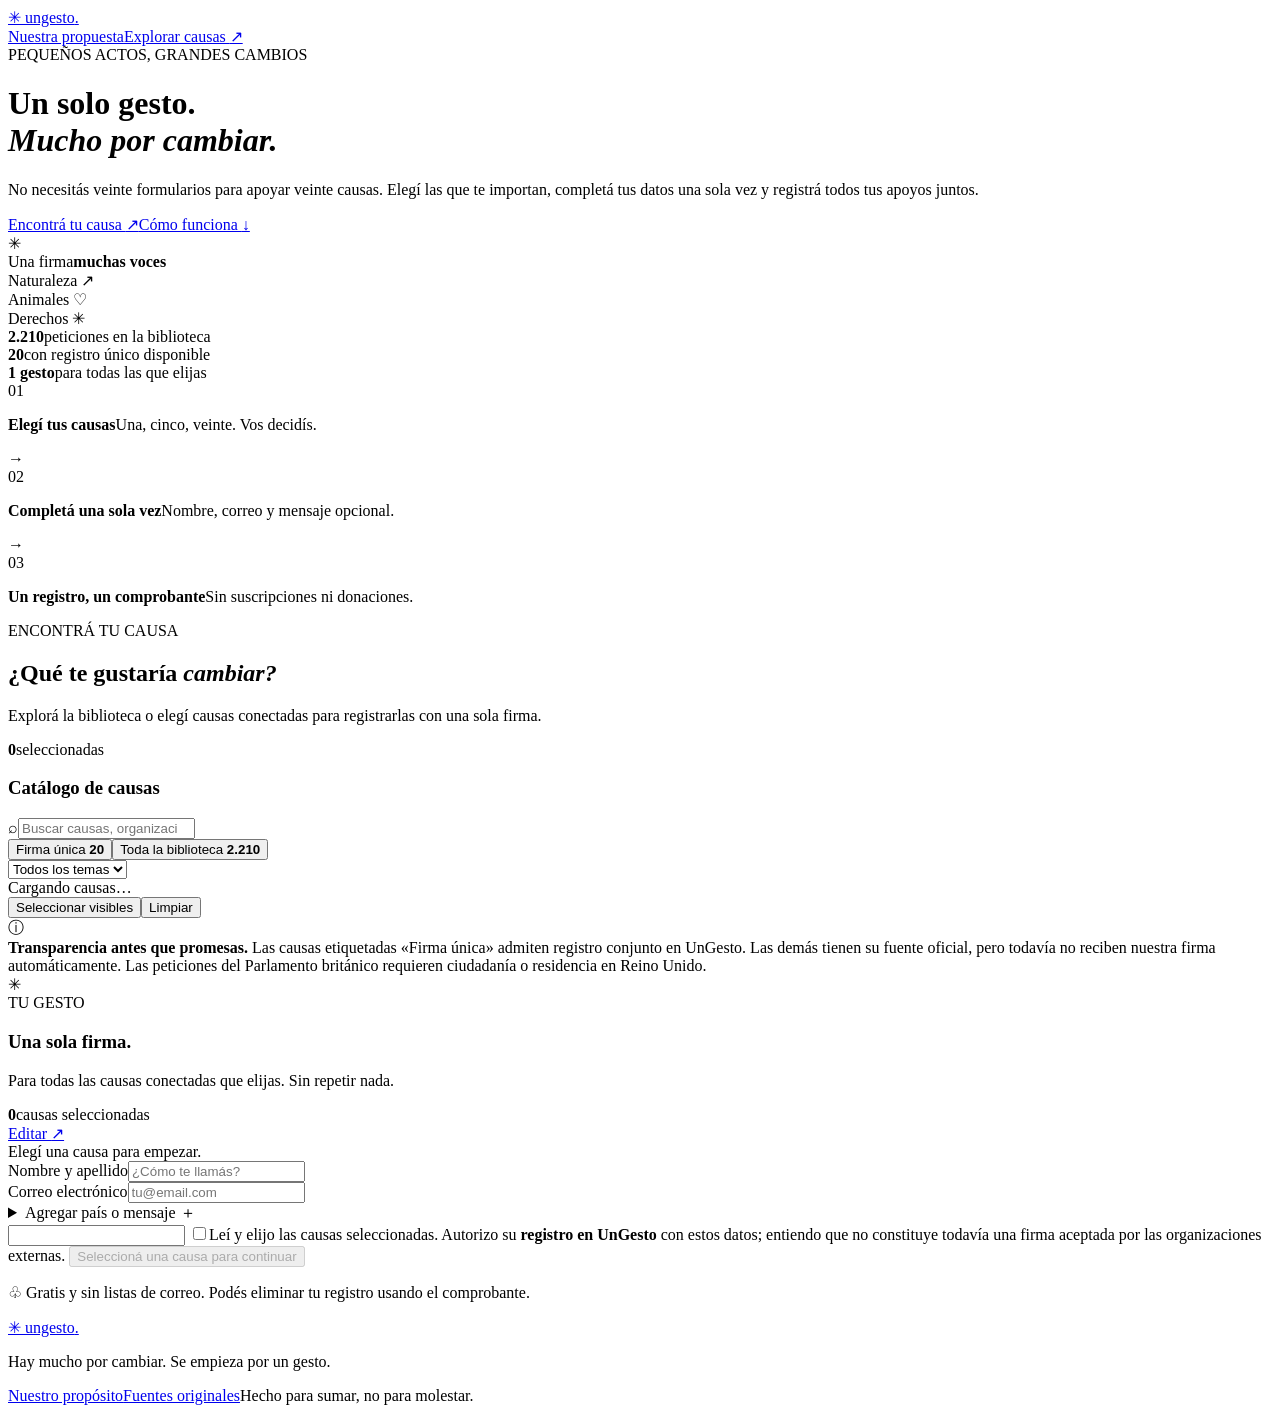
==== commit 8af2623e: "design: rebuild UnGesto as a calm, minimal single-action civic experience" ====
--- a/public/index.html
+++ b/public/index.html
@@ -1,70 +1,84 @@
 <!doctype html>
-<html lang="es"><head>
-<meta charset="UTF-8"><meta name="viewport" content="width=device-width,initial-scale=1">
-<title>UnGesto — Una firma. Muchas causas.</title>
-<meta name="description" content="Elegí las causas que te importan, completá tus datos una sola vez y registrá tu apoyo en todas juntas. Sin newsletters ni donaciones.">
-<meta name="theme-color" content="#123d2d">
-<link rel="stylesheet" href="/firma-batch.css"><script defer src="/firma-batch.js"></script>
-</head><body>
-<div class="shell">
- <nav class="nav" aria-label="Menú">
-  <a href="/" class="brand" aria-label="UnGesto inicio">un<span>gesto</span><b>.</b></a>
-  <div class="navlinks"><a href="/manifiesto.html">Nuestro propósito</a><a href="/biblioteca.html#biblioteca">Biblioteca de peticiones</a></div>
- </nav>
- <header class="hero">
-  <div class="eyebrow"><span class="indicator"></span> UN GESTO PUEDE HACER MUCHO</div>
-  <h1>Una firma.<br><em>Muchas causas.</em></h1>
-  <p>Elegí las causas que realmente te importan. Completá tus datos una vez y registrá tu apoyo para todas juntas, con una sola acción.</p>
-  <div class="heroBenefits"><span>Sin donaciones</span><span>Sin suscripciones</span><span>Sin repetir formularios</span></div>
- </header>
- <div class="steps" aria-label="Cómo funciona">
-  <span><b>01</b> Elegí tus causas</span><i></i>
-  <span><b>02</b> Firmá una vez</span><i></i>
-  <span><b>03</b> Recibí un comprobante</span>
+<html lang="es">
+<head>
+<meta charset="utf-8"><meta name="viewport" content="width=device-width, initial-scale=1">
+<meta name="theme-color" content="#f8f9f5">
+<meta name="description" content="UnGesto reúne causas reales. Elegí las que te importan y registrá tu apoyo a las conectadas, con una sola firma y sin suscripciones.">
+<title>UnGesto — Un solo gesto. Mucho por cambiar.</title>
+<link rel="preconnect" href="https://fonts.googleapis.com"><link rel="preconnect" href="https://fonts.gstatic.com" crossorigin>
+<link href="https://fonts.googleapis.com/css2?family=DM+Sans:wght@400;500;600;700;800&family=DM+Serif+Display:ital@0;1&display=swap" rel="stylesheet">
+<link rel="stylesheet" href="/firma-batch.css">
+<script defer src="/firma-batch.js"></script>
+</head>
+<body>
+<div class="site">
+<nav class="nav wrap" aria-label="Navegación">
+ <a href="/" class="brand" aria-label="UnGesto — inicio"><span class="brand-mark" aria-hidden="true">✳</span> ungesto<span class="brand-dot">.</span></a>
+ <div class="nav-side"><a href="/manifiesto.html" class="nav-text">Nuestra propuesta</a><a class="nav-pill" href="#causas">Explorar causas <span aria-hidden="true">↗</span></a></div>
+</nav>
+<header class="hero wrap">
+ <div class="hero-left">
+  <div class="eyebrow"><span class="live-dot"></span> PEQUEÑOS ACTOS, GRANDES CAMBIOS</div>
+  <h1>Un solo gesto.<br><em>Mucho por cambiar.</em></h1>
+  <p>No necesitás veinte formularios para apoyar veinte causas. Elegí las que te importan, completá tus datos una sola vez y registrá todos tus apoyos juntos.</p>
+  <div class="hero-actions"><a class="main-link" href="#causas">Encontrá tu causa <span aria-hidden="true">↗</span></a><a class="under-link" href="#como-funciona">Cómo funciona <span aria-hidden="true">↓</span></a></div>
  </div>
- <main class="content">
-  <section id="causeSection" aria-labelledby="causesHeading">
-   <div class="sectionTitle"><div><span class="overline">TUS CAUSAS</span><h2 id="causesHeading">¿Qué querés cambiar?</h2><p>Marcá una, varias o todas. Ninguna viene seleccionada.</p></div><div class="selectionCount"><strong id="countTop">0</strong><span>seleccionadas</span></div></div>
-   <div class="tools">
-    <label class="searchWrap"><span>⌕</span><input id="search" type="search" aria-label="Buscar causas" maxlength="100" placeholder="Buscar por nombre, organización o tema"></label>
-    <select id="category" aria-label="Filtrar categorías"><option value="">Todas las categorías</option></select>
+ <div class="hero-art" aria-hidden="true"><div class="orbit orbit-one"></div><div class="orbit orbit-two"></div><div class="orbit orbit-three"></div><div class="hero-center"><div class="hero-icon">✳</div><span>Una firma</span><strong>muchas voces</strong></div><div class="orbit-label orbit-label-a">Naturaleza <span>↗</span></div><div class="orbit-label orbit-label-b">Animales <span>♡</span></div><div class="orbit-label orbit-label-c">Derechos <span>✳</span></div></div>
+</header>
+<div class="mini-metrics wrap" aria-label="Estado del catálogo">
+ <div><strong id="metricCatalog">2.210</strong><span>peticiones en la biblioteca</span></div>
+ <div><strong id="metricConnected">20</strong><span>con registro único disponible</span></div>
+ <div><strong>1 gesto</strong><span>para todas las que elijas</span></div>
+</div>
+<section id="como-funciona" class="how wrap" aria-label="Cómo funciona">
+ <div class="how-item"><span class="stepnum">01</span><p><strong>Elegí tus causas</strong><span>Una, cinco, veinte. Vos decidís.</span></p></div>
+ <span class="how-arrow" aria-hidden="true">→</span>
+ <div class="how-item"><span class="stepnum">02</span><p><strong>Completá una sola vez</strong><span>Nombre, correo y mensaje opcional.</span></p></div>
+ <span class="how-arrow" aria-hidden="true">→</span>
+ <div class="how-item"><span class="stepnum">03</span><p><strong>Un registro, un comprobante</strong><span>Sin suscripciones ni donaciones.</span></p></div>
+</section>
+<main class="wrap workspace" id="causas">
+ <div class="workspace-top"><div><span class="eyebrow subtle">ENCONTRÁ TU CAUSA</span><h2>¿Qué te gustaría <em>cambiar?</em></h2><p>Explorá la biblioteca o elegí causas conectadas para registrarlas con una sola firma.</p></div><div class="selection-count"><strong id="countTop">0</strong><span>seleccionadas</span></div></div>
+ <div class="workspace-columns">
+  <section class="explorer" id="causeSection" aria-labelledby="catalogHeading">
+   <h3 id="catalogHeading" class="sr-only">Catálogo de causas</h3>
+   <div class="filter-box">
+    <label class="search"><span aria-hidden="true">⌕</span><input id="search" type="search" placeholder="Buscar causas, organizaciones, temas…" maxlength="120" aria-label="Buscar causas"></label>
+    <div class="filters"><div class="tabs" role="group" aria-label="Tipo de causas"><button type="button" class="tab active" data-mode="connected">Firma única <b id="tabConnected">20</b></button><button type="button" class="tab" data-mode="all">Toda la biblioteca <b id="tabAll">2.210</b></button></div><select id="category" aria-label="Filtrar por categoría"><option value="">Todos los temas</option></select></div>
    </div>
-   <div class="bulkActions"><button type="button" id="selectAll">Seleccionar todas las visibles</button><button type="button" id="clearAll">Desmarcar todas</button><span id="visibleCount"></span></div>
-   <div id="causes" class="causeGrid" role="group" aria-label="Elegir causas"></div>
-   <div class="libraryTeaser"><span class="libraryIcon">✳</span><div><strong>También estamos construyendo una gran biblioteca de peticiones.</strong><p>Más de dos mil campañas documentadas para investigar y explorar. Están separadas de este formulario hasta tener una integración de firma válida.</p></div><a href="/biblioteca.html#biblioteca">Explorar biblioteca ↗</a></div>
+   <div class="cause-controls"><span id="visibleCount" role="status">Cargando causas…</span><div><button id="selectAll" type="button">Seleccionar visibles</button><button id="clearAll" type="button">Limpiar</button></div></div>
+   <div id="causes" class="cause-list" aria-live="off"></div>
+   <div class="load-more"><button id="more" type="button" hidden>Mostrar más causas <span aria-hidden="true">↓</span></button></div>
+   <div class="library-note"><span aria-hidden="true">ⓘ</span><div><strong>Transparencia antes que promesas.</strong> Las causas etiquetadas «Firma única» admiten registro conjunto en UnGesto. Las demás tienen su fuente oficial, pero todavía no reciben nuestra firma automáticamente. Las peticiones del Parlamento británico requieren ciudadanía o residencia en Reino Unido.</div></div>
   </section>
-  <aside id="signPanel" class="signColumn" aria-labelledby="signHeading">
-   <form id="signForm" class="signCard" novalidate>
-    <div class="formHeader"><div class="roundSymbol">✍</div><div><span class="overline">UN SOLO FORMULARIO</span><h2 id="signHeading">Tu firma</h2></div></div>
-    <p class="formSub">Tus datos se completan una sola vez, aunque elijas veinte causas.</p>
-    <div class="chosenCount"><div><b id="countForm">0</b><span> causas elegidas</span></div><a href="#causeSection">Editar selección</a></div>
-    <label for="signerName">Nombre y apellido</label>
-    <input id="signerName" name="name" type="text" autocomplete="name" maxlength="120" required minlength="3" placeholder="Tu nombre completo">
-    <label for="signerEmail">Correo electrónico</label>
-    <input id="signerEmail" name="email" type="email" autocomplete="email" maxlength="254" required placeholder="tu@email.com">
-    <label for="signerCountry">País <small>(opcional)</small></label>
-    <input id="signerCountry" name="country" type="text" maxlength="80" autocomplete="country-name" placeholder="Argentina">
-    <label for="signerMessage">Tu mensaje <small>(opcional, uno para todas)</small></label>
-    <textarea id="signerMessage" name="message" rows="3" maxlength="1000" placeholder="Quiero apoyar estas causas porque…"></textarea>
-    <input name="website" id="website" class="honeypot" tabindex="-1" autocomplete="off" aria-hidden="true">
-    <label class="consent"><input id="consent" type="checkbox" required><span>Leí las causas seleccionadas y autorizo a UnGesto a registrar mi adhesión a cada una usando estos datos. <a href="#privacyNote">Cómo se trata mi firma</a>.</span></label>
-    <button id="signButton" type="submit" disabled>Elegí al menos una causa</button>
-    <p id="feedback" class="feedback" role="status" aria-live="polite"></p>
-    <div class="smallRule"></div>
-    <p class="truth" id="privacyNote"><strong>Qué significa firmar acá:</strong> UnGesto registra tu apoyo a todas las causas elegidas y te da un comprobante. Ese registro no equivale todavía a una firma recibida por cada ONG externa. No enviamos newsletters ni pedimos dinero.</p>
+  <aside id="signPanel" class="signature-column" aria-labelledby="signHeading">
+   <form id="signForm" class="signature-card" novalidate>
+    <div class="sign-head"><div class="sign-symbol" aria-hidden="true">✳</div><div><span class="eyebrow subtle">TU GESTO</span><h3 id="signHeading">Una sola firma.</h3></div></div>
+    <p class="sign-intro">Para todas las causas conectadas que elijas. Sin repetir nada.</p>
+    <div class="signed-choice"><div><strong id="countForm">0</strong><span>causas seleccionadas</span></div><a href="#causas">Editar <span aria-hidden="true">↗</span></a></div>
+    <div id="selectedPreview" class="selected-preview" aria-live="polite"><span>Elegí una causa para empezar.</span></div>
+    <div class="field-group"><label for="signerName">Nombre y apellido</label><input id="signerName" name="name" type="text" autocomplete="name" minlength="3" maxlength="120" required placeholder="¿Cómo te llamás?"></div>
+    <div class="field-group"><label for="signerEmail">Correo electrónico</label><input id="signerEmail" name="email" type="email" autocomplete="email" maxlength="254" required placeholder="tu@email.com"></div>
+    <details class="extras"><summary>Agregar país o mensaje <span aria-hidden="true">＋</span></summary><div class="field-group"><label for="signerCountry">País (opcional)</label><input id="signerCountry" name="country" type="text" maxlength="80" autocomplete="country-name" placeholder="Argentina"></div><div class="field-group"><label for="signerMessage">Mensaje compartido (opcional)</label><textarea id="signerMessage" name="message" maxlength="1000" rows="3" placeholder="Quiero apoyar estas causas porque…"></textarea></div></details>
+    <input id="website" name="website" autocomplete="off" tabindex="-1" class="honeypot" aria-hidden="true">
+    <label class="consent"><input id="consent" type="checkbox" required><span>Leí y elijo las causas seleccionadas. Autorizo su <strong>registro en UnGesto</strong> con estos datos; entiendo que no constituye todavía una firma aceptada por las organizaciones externas.</span></label>
+    <button id="signButton" type="submit" disabled>Seleccioná una causa para continuar</button>
+    <p id="feedback" role="status" aria-live="polite" class="feedback"></p>
+    <p class="privacy"><span aria-hidden="true">♧</span> Gratis y sin listas de correo. Podés eliminar tu registro usando el comprobante.</p>
    </form>
   </aside>
- </main>
- <section id="success" class="success" hidden aria-live="polite">
-  <div class="successMark">✓</div><span class="overline">REGISTRO COMPLETADO</span>
-  <h2>Un gesto. <em id="successCount">Muchas causas.</em></h2>
-  <p>Tu adhesión quedó registrada en cada una de las causas que elegiste, con una sola firma.</p>
-  <div class="receiptBox"><span>Comprobante UnGesto</span><strong id="receiptId"></strong><small id="receiptMeta"></small></div>
-  <div id="receiptCauses" class="receiptCauses"></div>
-  <p class="receiptInfo">Este comprobante acredita el registro dentro de UnGesto. No certifica recepción de las ONG externas.</p>
-  <div class="receiptButtons"><button id="copyReceipt" type="button">Copiar comprobante</button><button id="signAgain" type="button" class="secondary">Hacer otra selección</button><button id="revoke" type="button" class="danger">Eliminar mi adhesión</button></div>
-  <p id="revokeStatus" role="status"></p>
- </section>
- <footer><div class="footerTop"><strong class="brand">un<span>gesto</span><b>.</b></strong><p>Un gesto de verdad empieza con una decisión libre.</p></div><div class="footerBottom"><span>Gratuito · Sin suscripciones · Sin donaciones</span><a href="/manifiesto.html">Manifiesto</a><a href="/biblioteca.html#biblioteca">Biblioteca pública</a></div></footer>
+ </div>
+</main>
+<section id="success" class="success-panel" hidden aria-live="polite">
+ <div class="success-icon">✓</div><span class="eyebrow subtle">COMPROBANTE DE UNGESTO</span><h2>Tu gesto quedó <em>registrado.</em></h2>
+ <p>Tu apoyo está registrado para <strong id="successCount"></strong> causas dentro de UnGesto.</p>
+ <div class="receipt-box"><span>Referencia del registro</span><strong id="receiptId"></strong><small id="receiptMeta"></small></div>
+ <div id="receiptCauses" class="receipt-causes"></div>
+ <p class="receipt-info">Este comprobante no indica que las organizaciones externas hayan recibido tu firma.</p>
+ <div class="receipt-buttons"><button id="copyReceipt" type="button">Copiar comprobante</button><button id="signAgain" type="button">Apoyar otras causas</button><button id="revoke" type="button" class="danger">Eliminar registro</button></div>
+ <p id="revokeStatus" role="status"></p>
+</section>
+<footer class="footer wrap"><div><a href="/" class="brand"><span class="brand-mark" aria-hidden="true">✳</span> ungesto<span class="brand-dot">.</span></a><p>Hay mucho por cambiar. Se empieza por un gesto.</p></div><div><a href="/manifiesto.html">Nuestro propósito</a><a href="/biblioteca.html">Fuentes originales</a><span>Hecho para sumar, no para molestar.</span></div></footer>
 </div>
-</body></html>+</body>
+</html>
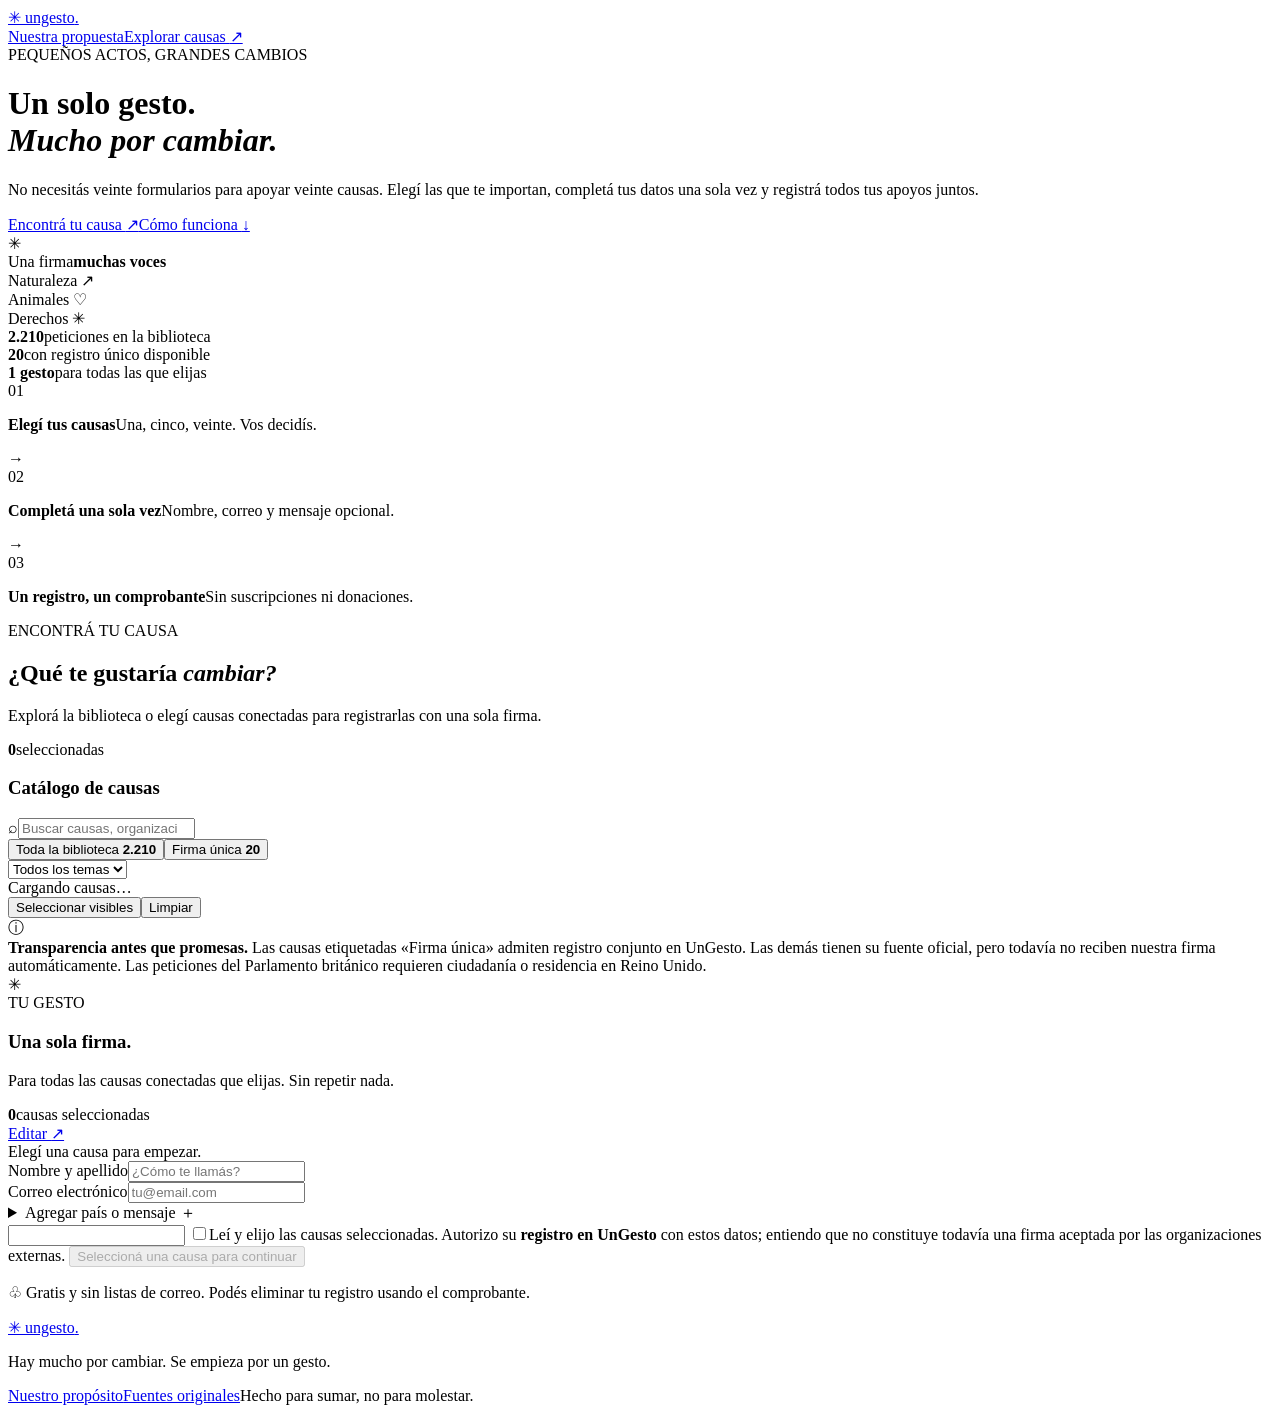
==== commit d9c585a8: "ux: surface the entire 2210-petition library by default while clearly marking 20 connected causes" ====
--- a/public/index.html
+++ b/public/index.html
@@ -44,7 +44,7 @@
    <h3 id="catalogHeading" class="sr-only">Catálogo de causas</h3>
    <div class="filter-box">
     <label class="search"><span aria-hidden="true">⌕</span><input id="search" type="search" placeholder="Buscar causas, organizaciones, temas…" maxlength="120" aria-label="Buscar causas"></label>
-    <div class="filters"><div class="tabs" role="group" aria-label="Tipo de causas"><button type="button" class="tab active" data-mode="connected">Firma única <b id="tabConnected">20</b></button><button type="button" class="tab" data-mode="all">Toda la biblioteca <b id="tabAll">2.210</b></button></div><select id="category" aria-label="Filtrar por categoría"><option value="">Todos los temas</option></select></div>
+    <div class="filters"><div class="tabs" role="group" aria-label="Tipo de causas"><button type="button" class="tab active" data-mode="all">Toda la biblioteca <b id="tabAll">2.210</b></button><button type="button" class="tab" data-mode="connected">Firma única <b id="tabConnected">20</b></button></div><select id="category" aria-label="Filtrar por categoría"><option value="">Todos los temas</option></select></div>
    </div>
    <div class="cause-controls"><span id="visibleCount" role="status">Cargando causas…</span><div><button id="selectAll" type="button">Seleccionar visibles</button><button id="clearAll" type="button">Limpiar</button></div></div>
    <div id="causes" class="cause-list" aria-live="off"></div>
@@ -78,7 +78,7 @@
  <div class="receipt-buttons"><button id="copyReceipt" type="button">Copiar comprobante</button><button id="signAgain" type="button">Apoyar otras causas</button><button id="revoke" type="button" class="danger">Eliminar registro</button></div>
  <p id="revokeStatus" role="status"></p>
 </section>
-<footer class="footer wrap"><div><a href="/" class="brand"><span class="brand-mark" aria-hidden="true">✳</span> ungesto<span class="brand-dot">.</span></a><p>Hay mucho por cambiar. Se empieza por un gesto.</p></div><div><a href="/manifiesto.html">Nuestro propósito</a><a href="/biblioteca.html">Fuentes originales</a><span>Hecho para sumar, no para molestar.</span></div></footer>
+<footer class="footer wrap"><div><a href="/" class="brand"><span class="brand-mark" aria-hidden="true">✳</span> ungesto<span class="brand-dot">.</span></a><p>Hay mucho por cambiar. Se empieza por un gesto.</p></div><div><a href="/manifiesto.html">Nuestro propósito</a><a href="/?vista=biblioteca#causas">Fuentes originales</a><span>Hecho para sumar, no para molestar.</span></div></footer>
 </div>
 </body>
 </html>
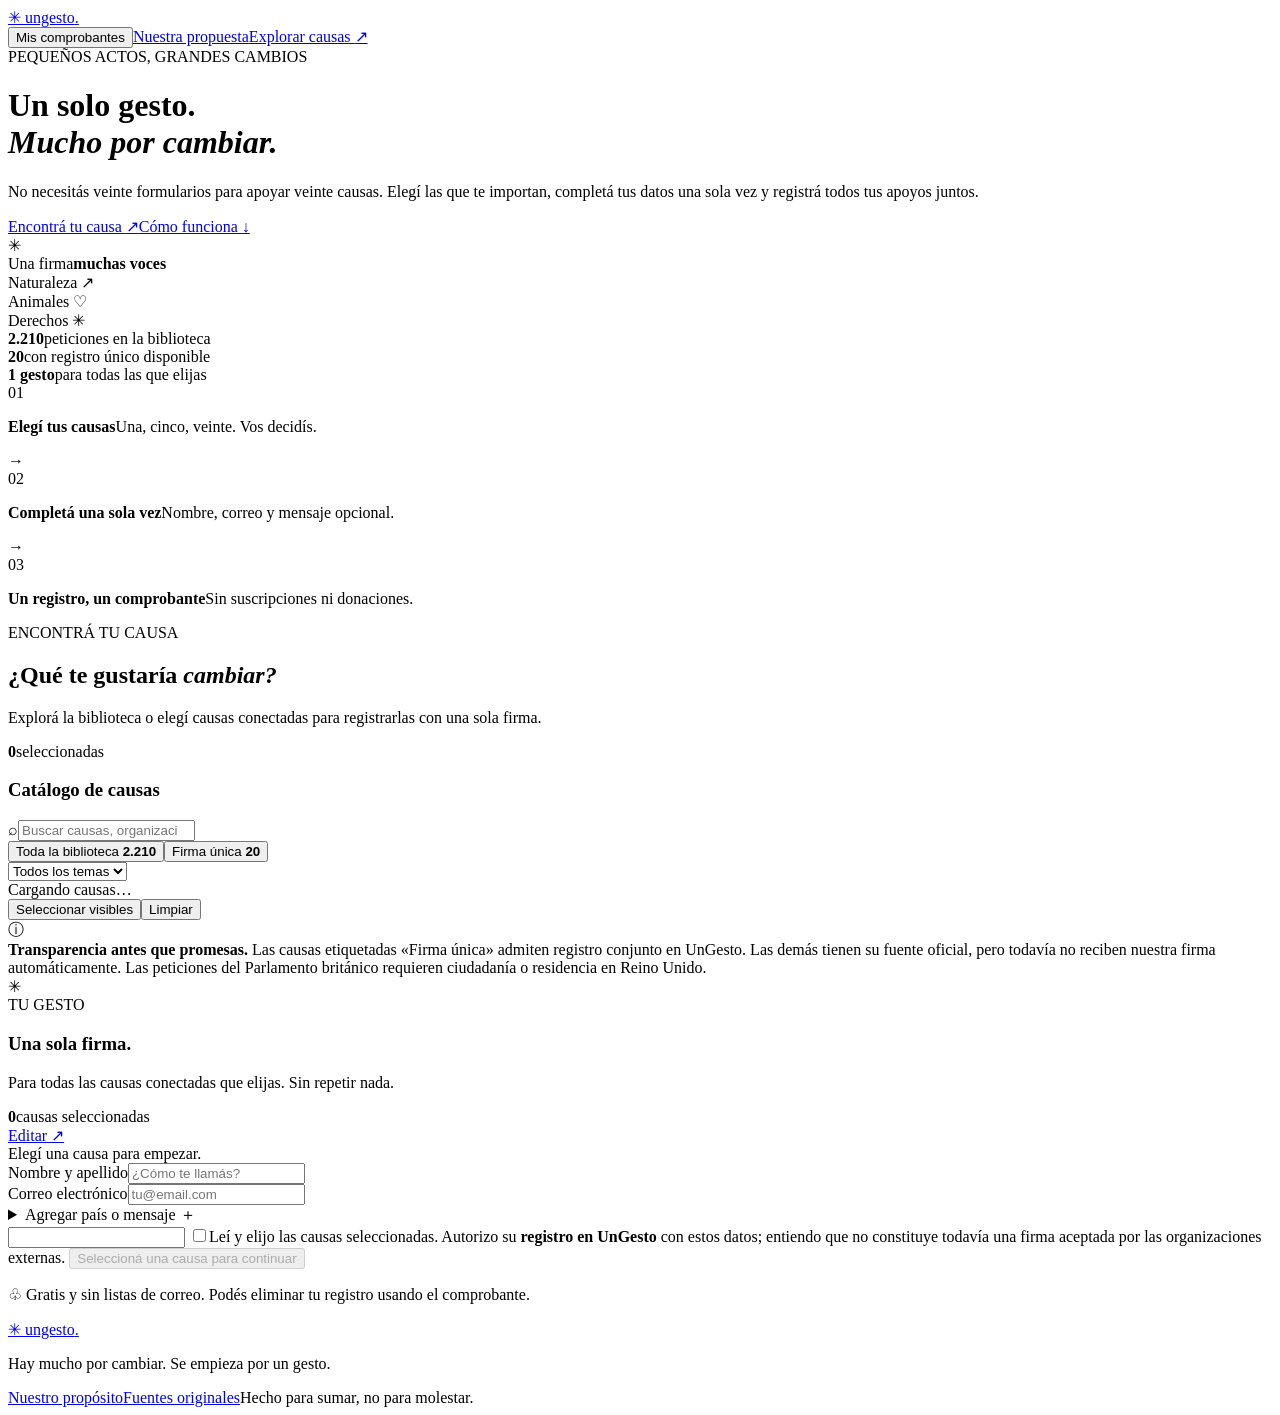
==== commit 93acea08: "feat(ux): removable selected causes, mobile signing tray, and recoverable private receipt history" ====
--- a/public/index.html
+++ b/public/index.html
@@ -14,7 +14,7 @@
 <div class="site">
 <nav class="nav wrap" aria-label="Navegación">
  <a href="/" class="brand" aria-label="UnGesto — inicio"><span class="brand-mark" aria-hidden="true">✳</span> ungesto<span class="brand-dot">.</span></a>
- <div class="nav-side"><a href="/manifiesto.html" class="nav-text">Nuestra propuesta</a><a class="nav-pill" href="#causas">Explorar causas <span aria-hidden="true">↗</span></a></div>
+ <div class="nav-side"><button id="receiptHistoryOpen" type="button" class="receipt-history-open">Mis comprobantes <span id="receiptHistoryCount"></span></button><a href="/manifiesto.html" class="nav-text">Nuestra propuesta</a><a class="nav-pill" href="#causas">Explorar causas <span aria-hidden="true">↗</span></a></div>
 </nav>
 <header class="hero wrap">
  <div class="hero-left">
@@ -78,6 +78,13 @@
  <div class="receipt-buttons"><button id="copyReceipt" type="button">Copiar comprobante</button><button id="signAgain" type="button">Apoyar otras causas</button><button id="revoke" type="button" class="danger">Eliminar registro</button></div>
  <p id="revokeStatus" role="status"></p>
 </section>
+<dialog id="receiptDialog" class="receipt-dialog" aria-labelledby="receiptDialogTitle">
+ <div class="receipt-dialog-head"><div><span class="eyebrow subtle">TUS REGISTROS</span><h2 id="receiptDialogTitle">Mis comprobantes</h2></div><button type="button" class="close-dialog" id="receiptHistoryClose" aria-label="Cerrar">×</button></div>
+ <p class="receipt-dialog-intro">Estos comprobantes están guardados <strong>solo en este navegador</strong>. Cada uno acredita adhesiones registradas dentro de UnGesto, no firmas recibidas por organizaciones externas. Podés revocarlos cuando quieras.</p>
+ <div id="receiptHistoryList" class="receipt-history-list"></div>
+ <p class="receipt-dialog-foot">Si cambiás de dispositivo o borrás los datos del navegador, esta lista dejará de estar disponible. Nunca compartas tu token privado de revocación.</p>
+</dialog>
+<div class="mobile-bar" id="mobileBar" hidden><span id="mobileBarCount">0 causas elegidas</span><button id="mobileToForm" type="button">Ir a mi firma <span aria-hidden="true">↗</span></button></div>
 <footer class="footer wrap"><div><a href="/" class="brand"><span class="brand-mark" aria-hidden="true">✳</span> ungesto<span class="brand-dot">.</span></a><p>Hay mucho por cambiar. Se empieza por un gesto.</p></div><div><a href="/manifiesto.html">Nuestro propósito</a><a href="/?vista=biblioteca#causas">Fuentes originales</a><span>Hecho para sumar, no para molestar.</span></div></footer>
 </div>
 </body>
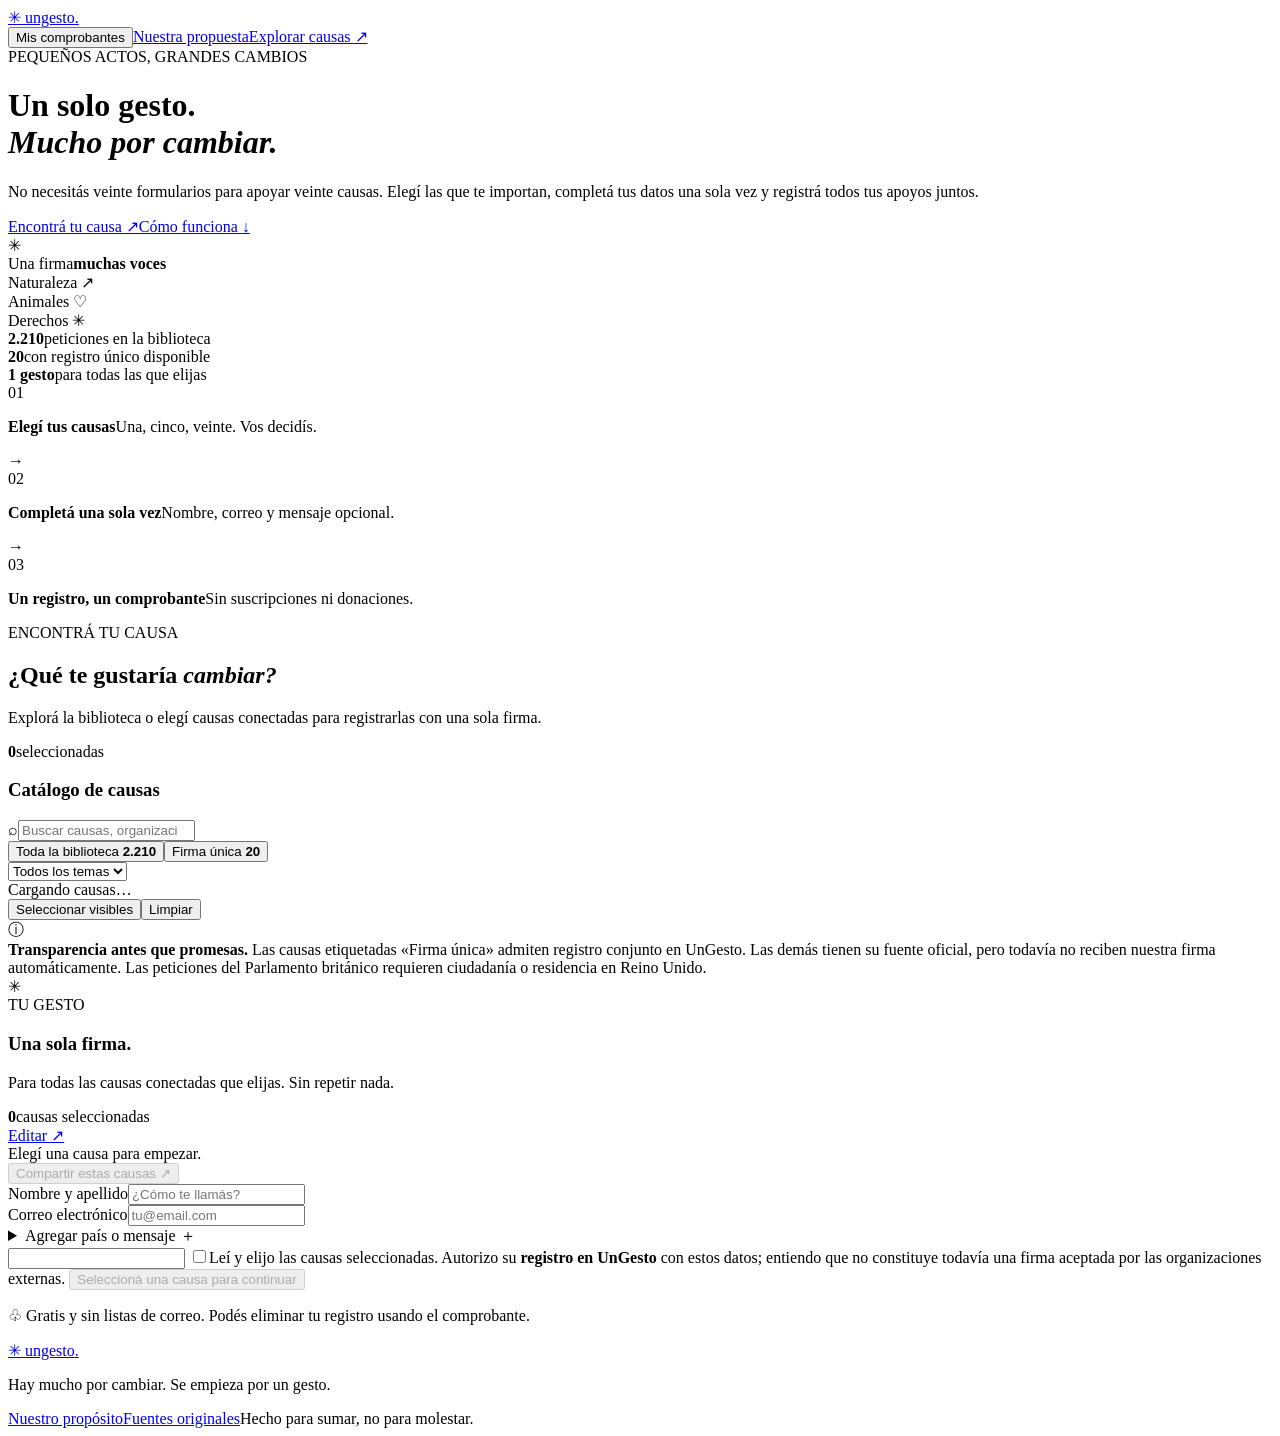
==== commit 17a54170: "feat(growth): share chosen campaigns via privacy-safe opt-in referral links" ====
--- a/public/index.html
+++ b/public/index.html
@@ -39,6 +39,12 @@
 </section>
 <main class="wrap workspace" id="causas">
  <div class="workspace-top"><div><span class="eyebrow subtle">ENCONTRÁ TU CAUSA</span><h2>¿Qué te gustaría <em>cambiar?</em></h2><p>Explorá la biblioteca o elegí causas conectadas para registrarlas con una sola firma.</p></div><div class="selection-count"><strong id="countTop">0</strong><span>seleccionadas</span></div></div>
+ <div id="sharedOffer" class="shared-offer" hidden>
+ <span class="shared-offer-icon" aria-hidden="true">✳</span>
+ <div><strong>Alguien te compartió una selección de causas.</strong><p id="sharedOfferText">Podés verlas y decidir libremente si querés apoyarlas.</p></div>
+ <button id="chooseShared" type="button">Elegir estas causas</button>
+ <button id="dismissShared" type="button" aria-label="Ocultar sugerencias" class="dismiss-shared">×</button>
+</div>
  <div class="workspace-columns">
   <section class="explorer" id="causeSection" aria-labelledby="catalogHeading">
    <h3 id="catalogHeading" class="sr-only">Catálogo de causas</h3>
@@ -57,6 +63,7 @@
     <p class="sign-intro">Para todas las causas conectadas que elijas. Sin repetir nada.</p>
     <div class="signed-choice"><div><strong id="countForm">0</strong><span>causas seleccionadas</span></div><a href="#causas">Editar <span aria-hidden="true">↗</span></a></div>
     <div id="selectedPreview" class="selected-preview" aria-live="polite"><span>Elegí una causa para empezar.</span></div>
+    <div class="share-line"><button id="shareSelection" type="button" disabled>Compartir estas causas ↗</button><span id="shareStatus" role="status" aria-live="polite"></span></div>
     <div class="field-group"><label for="signerName">Nombre y apellido</label><input id="signerName" name="name" type="text" autocomplete="name" minlength="3" maxlength="120" required placeholder="¿Cómo te llamás?"></div>
     <div class="field-group"><label for="signerEmail">Correo electrónico</label><input id="signerEmail" name="email" type="email" autocomplete="email" maxlength="254" required placeholder="tu@email.com"></div>
     <details class="extras"><summary>Agregar país o mensaje <span aria-hidden="true">＋</span></summary><div class="field-group"><label for="signerCountry">País (opcional)</label><input id="signerCountry" name="country" type="text" maxlength="80" autocomplete="country-name" placeholder="Argentina"></div><div class="field-group"><label for="signerMessage">Mensaje compartido (opcional)</label><textarea id="signerMessage" name="message" maxlength="1000" rows="3" placeholder="Quiero apoyar estas causas porque…"></textarea></div></details>
